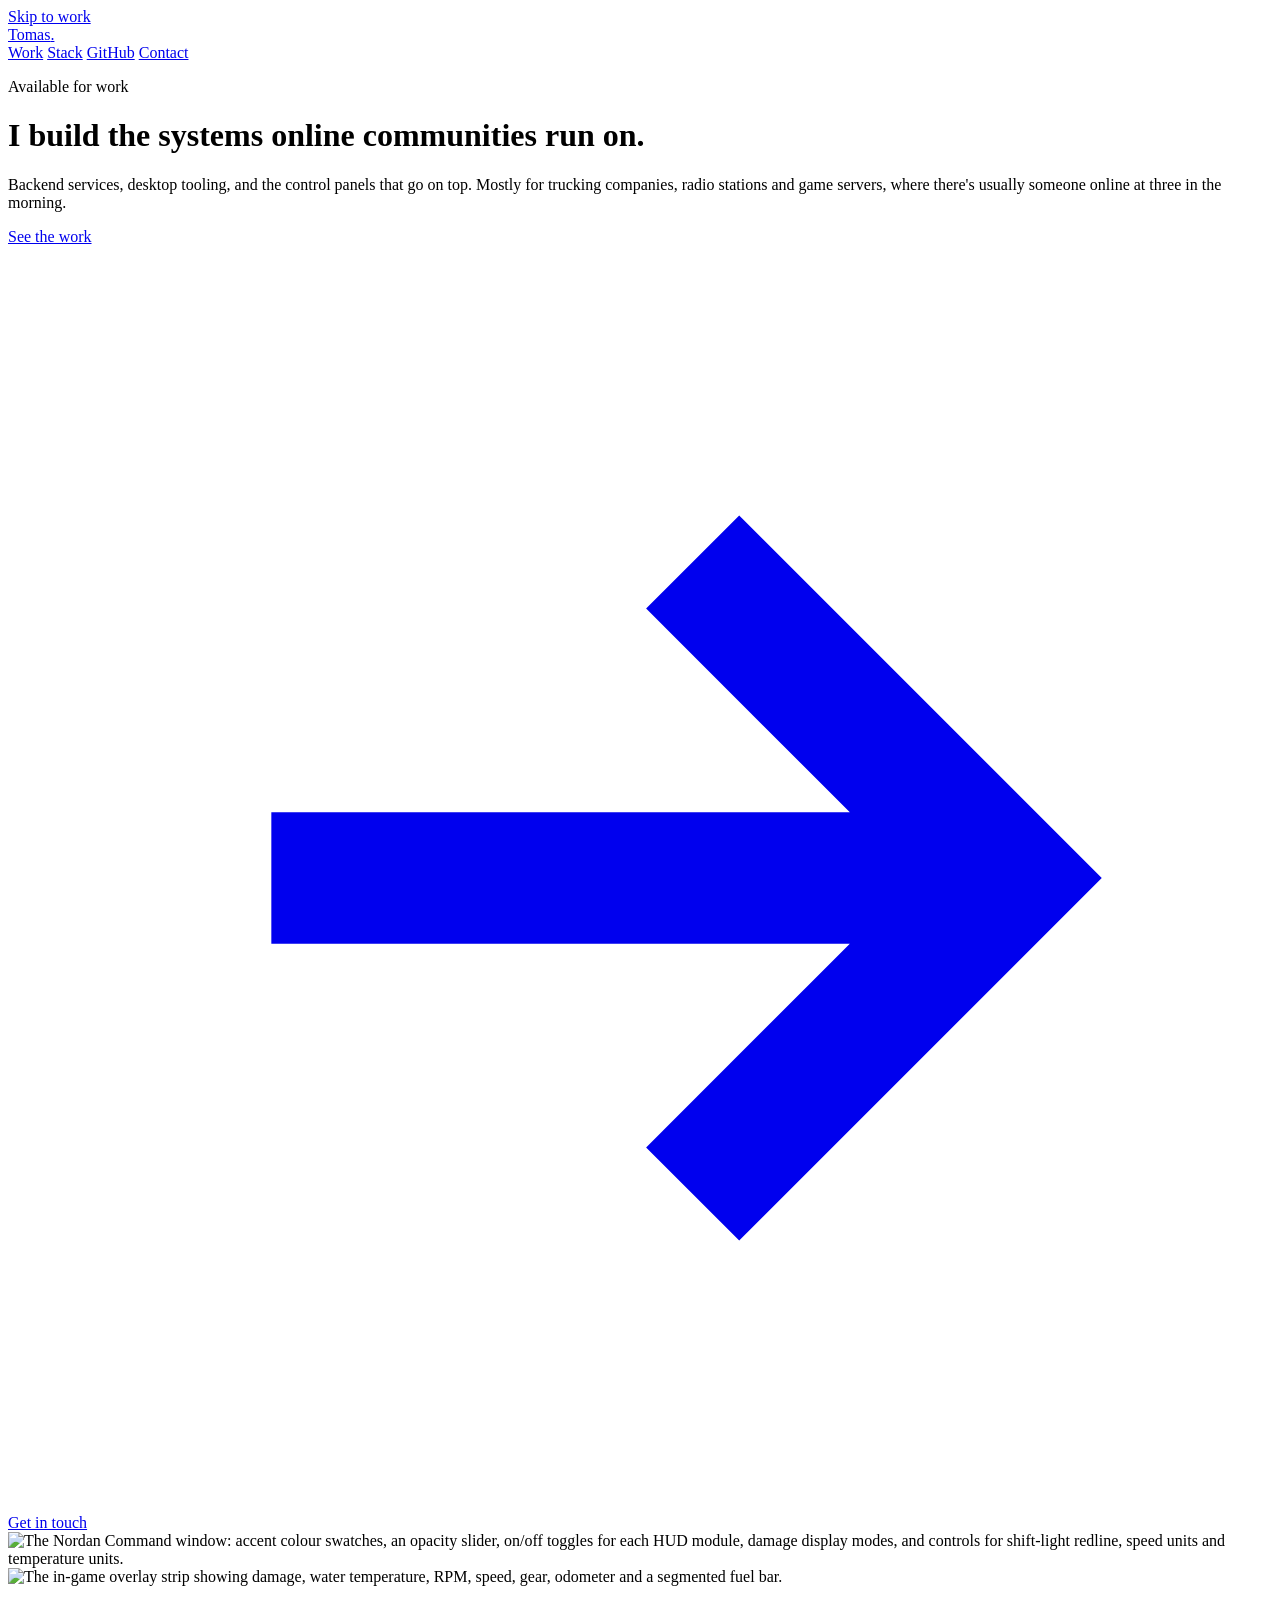
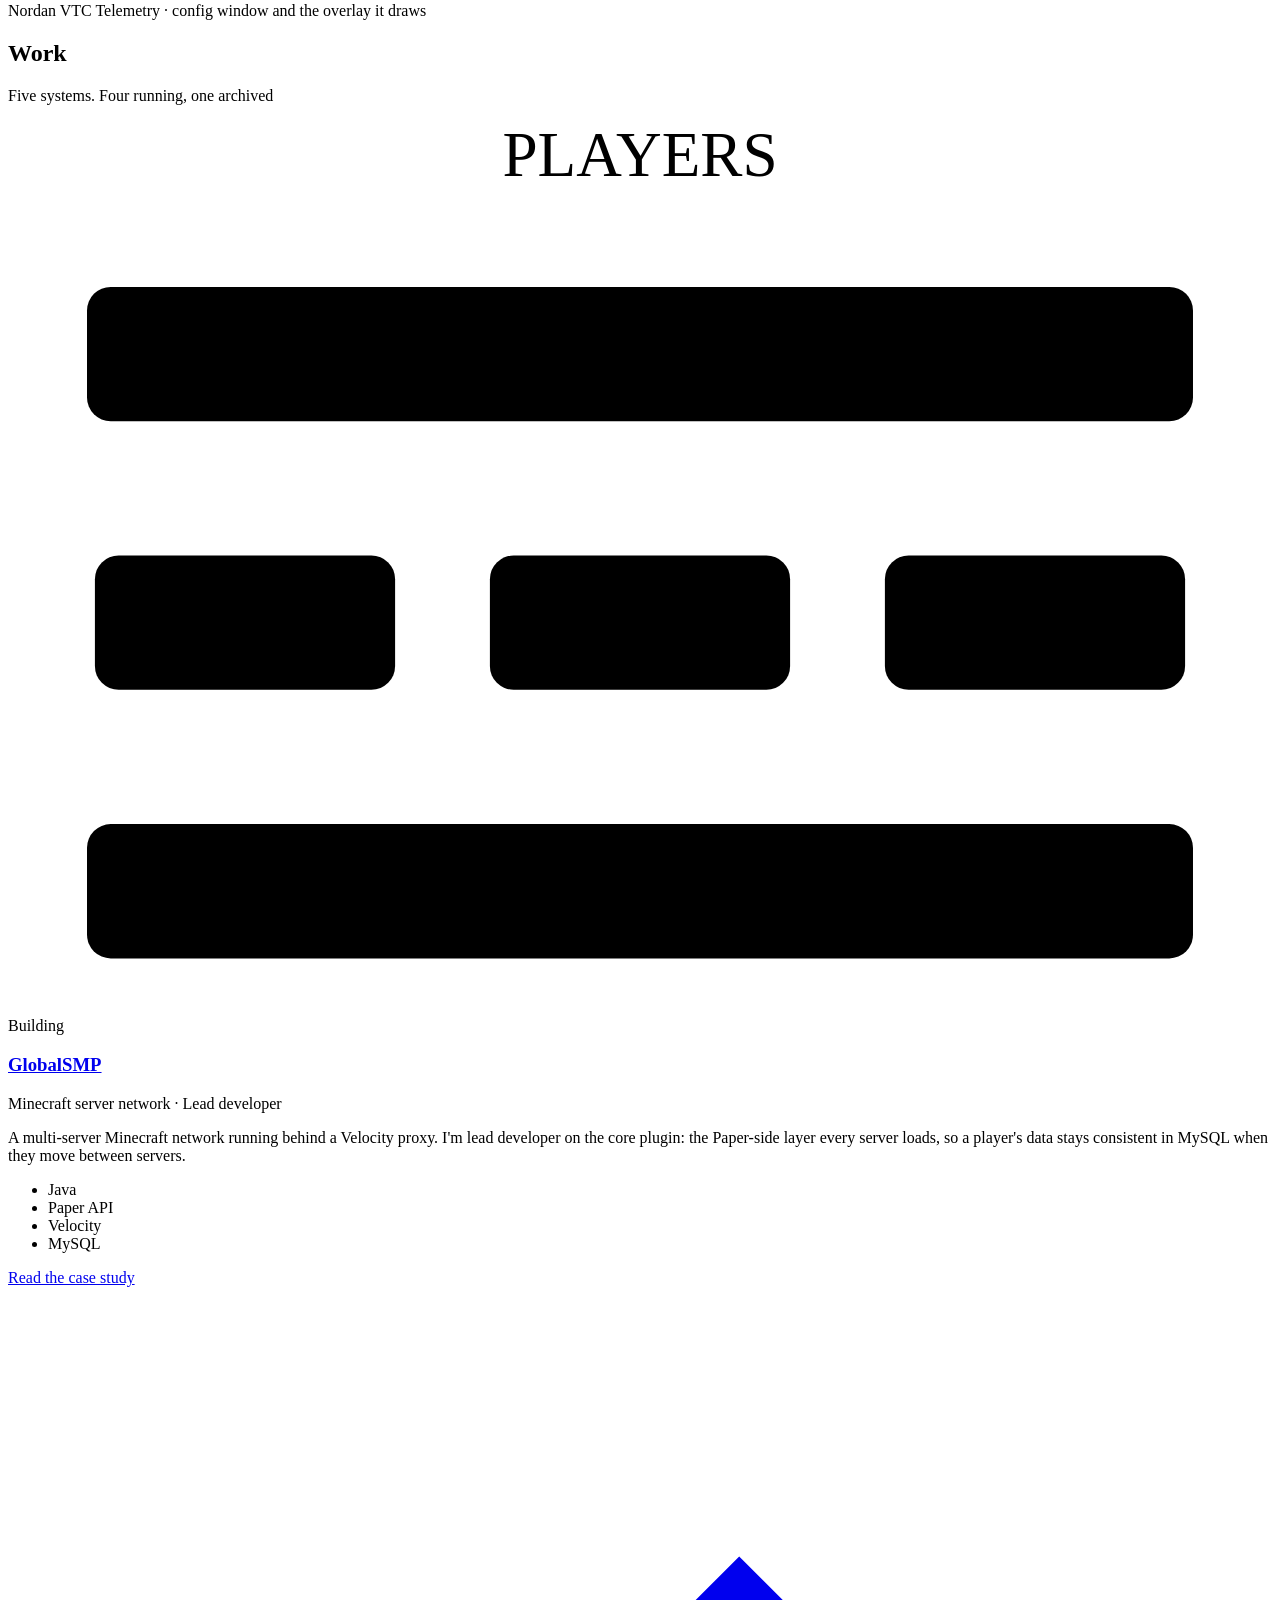
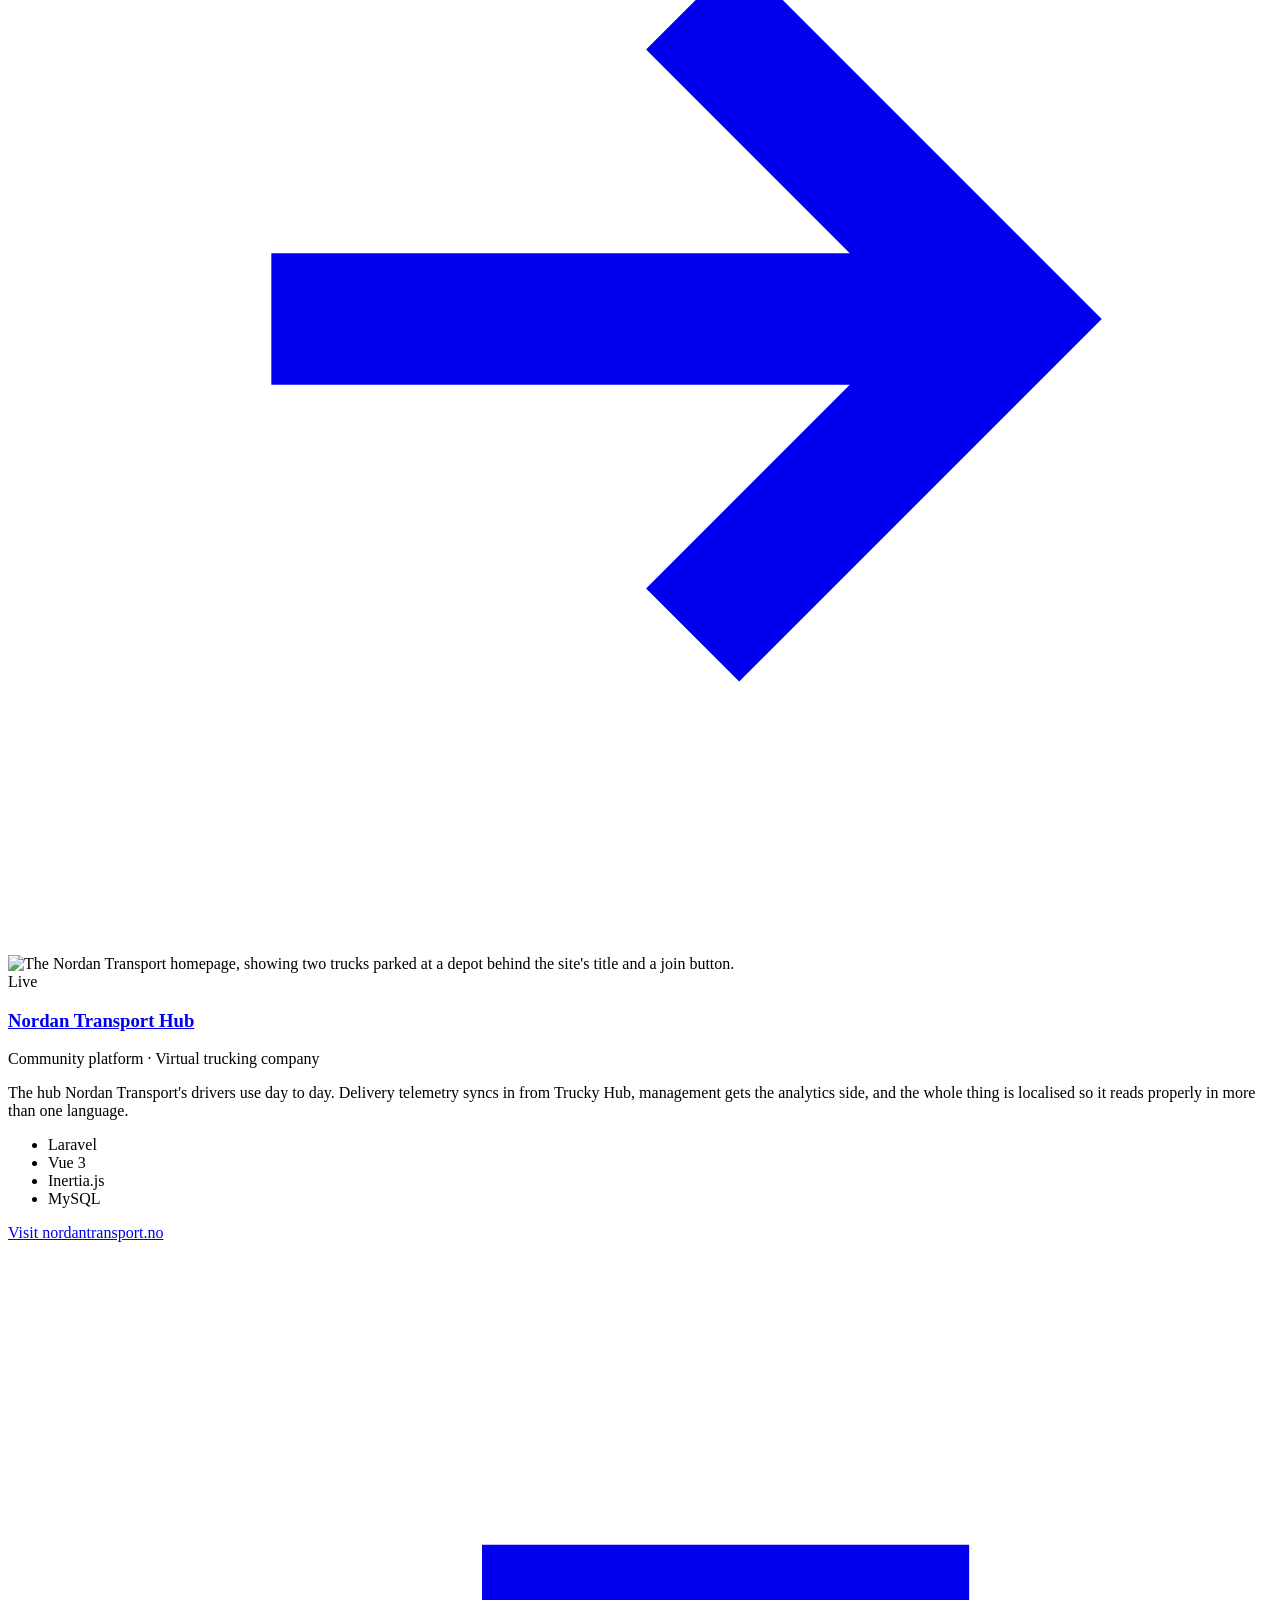
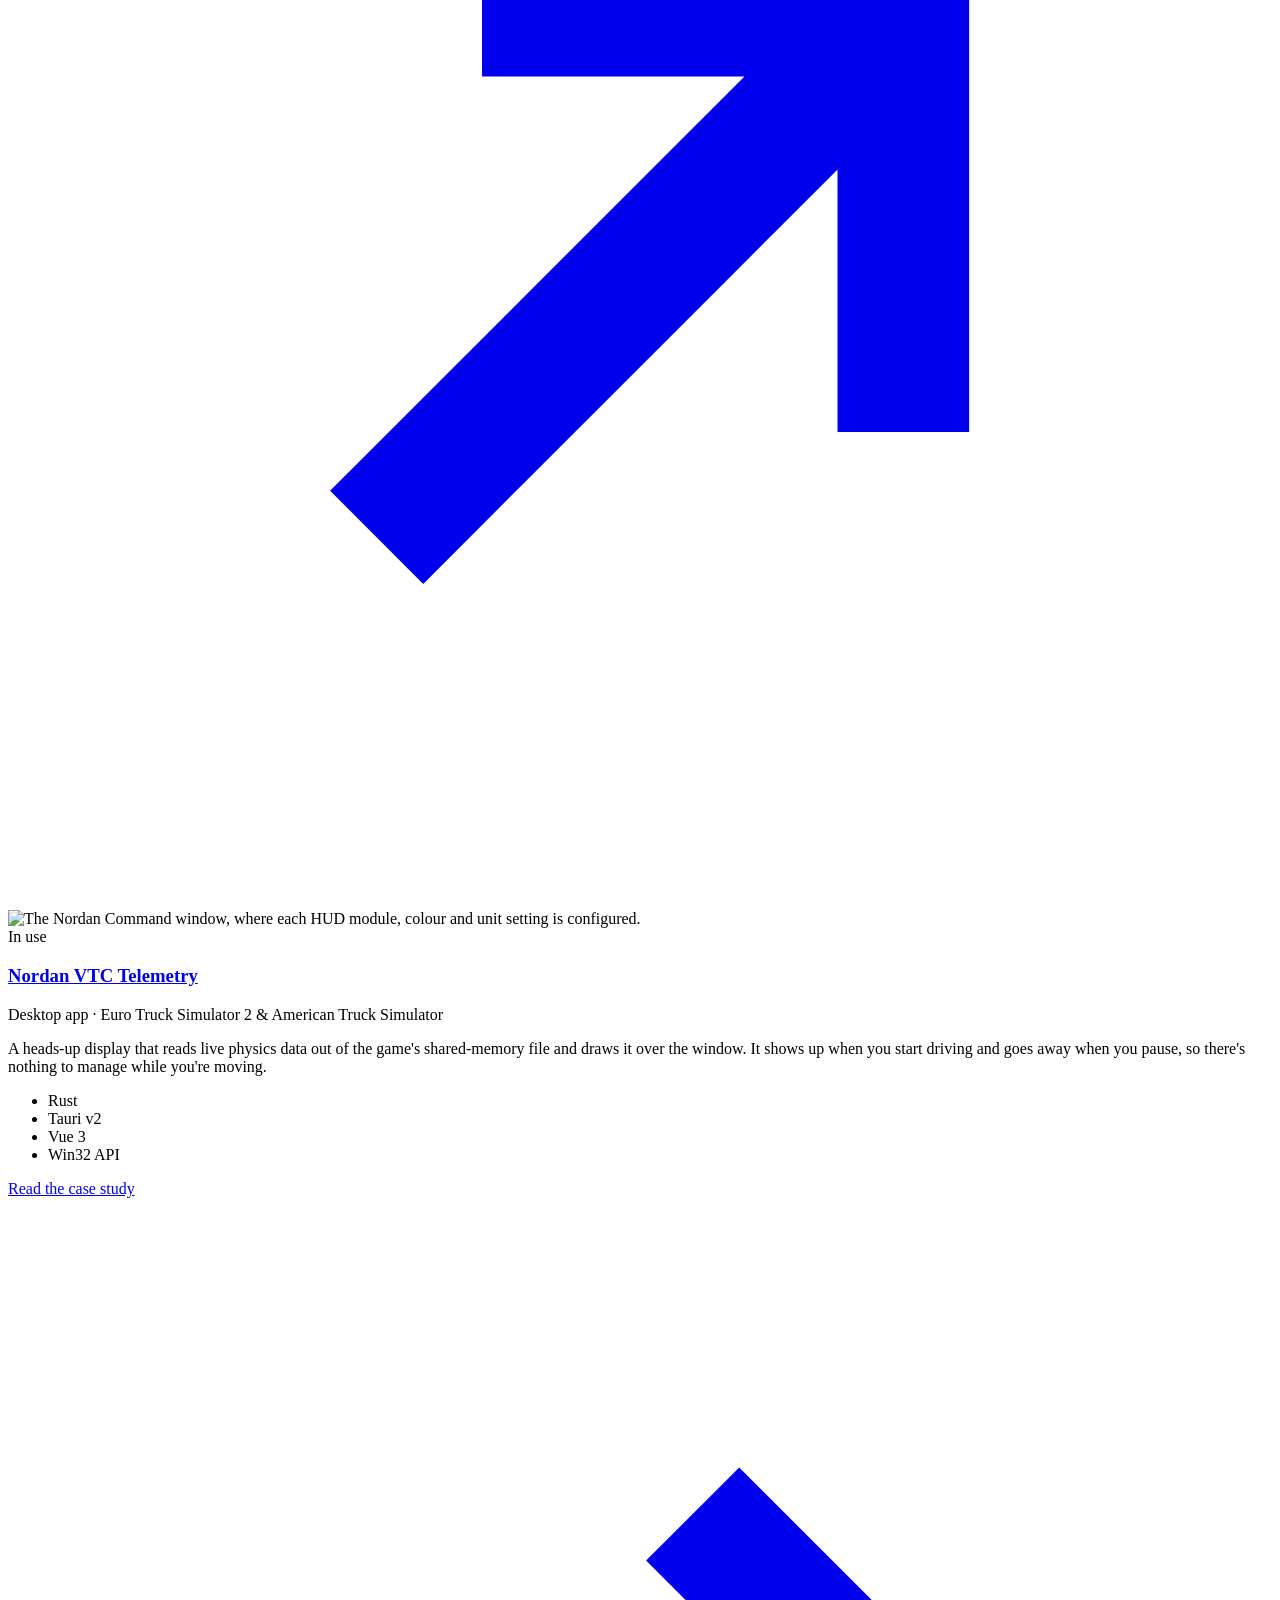
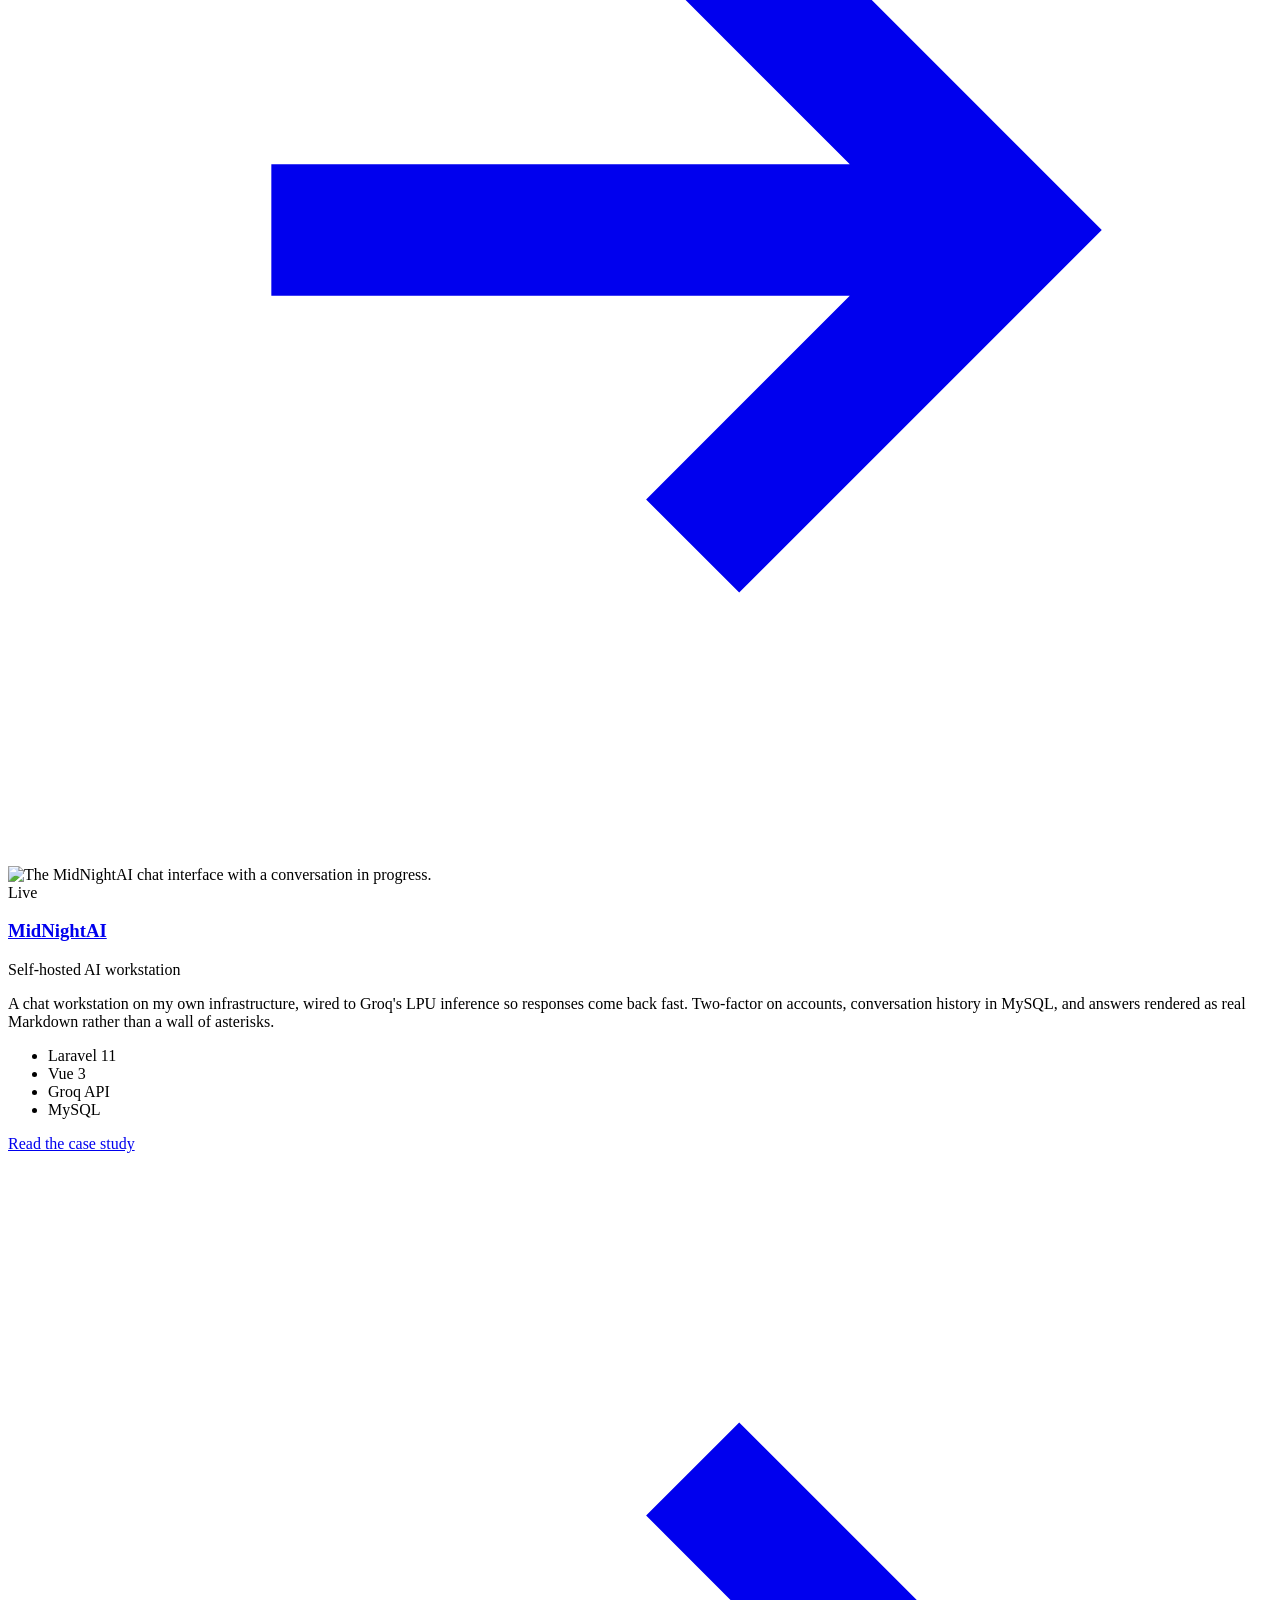
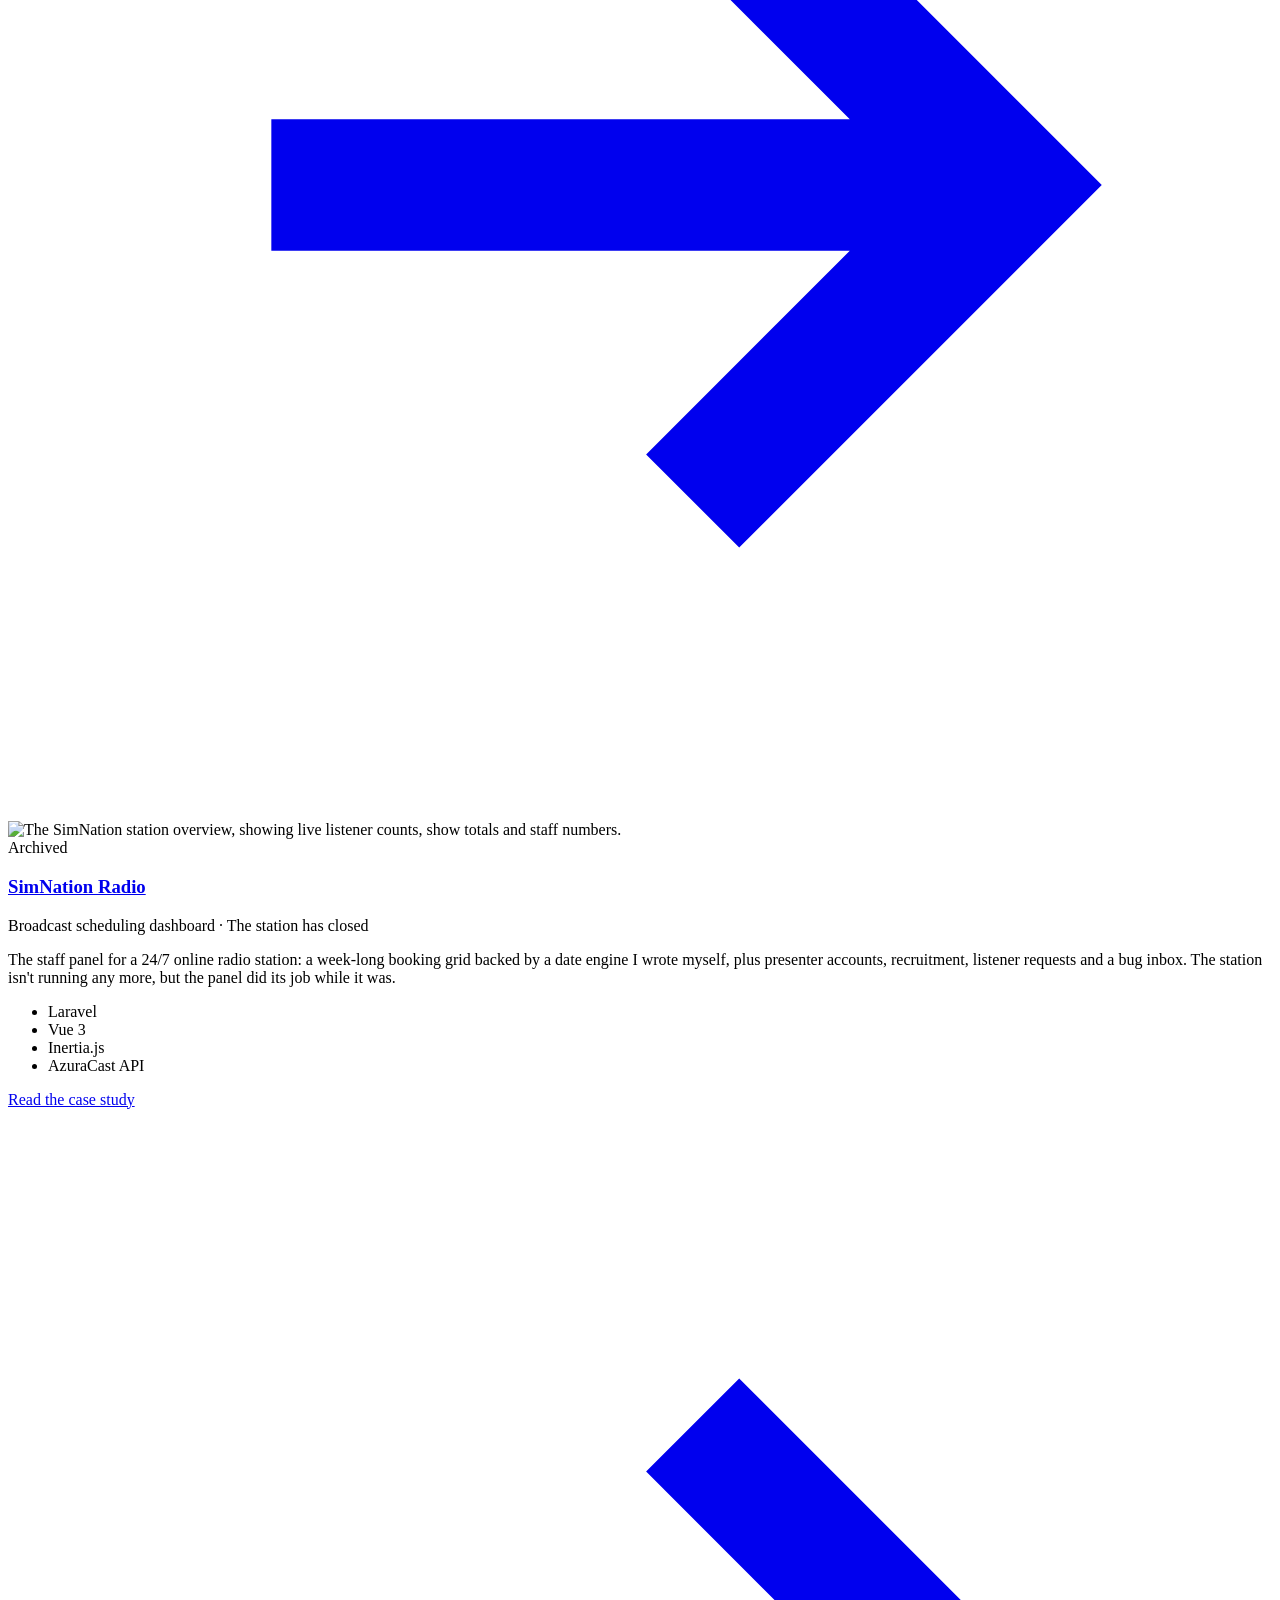
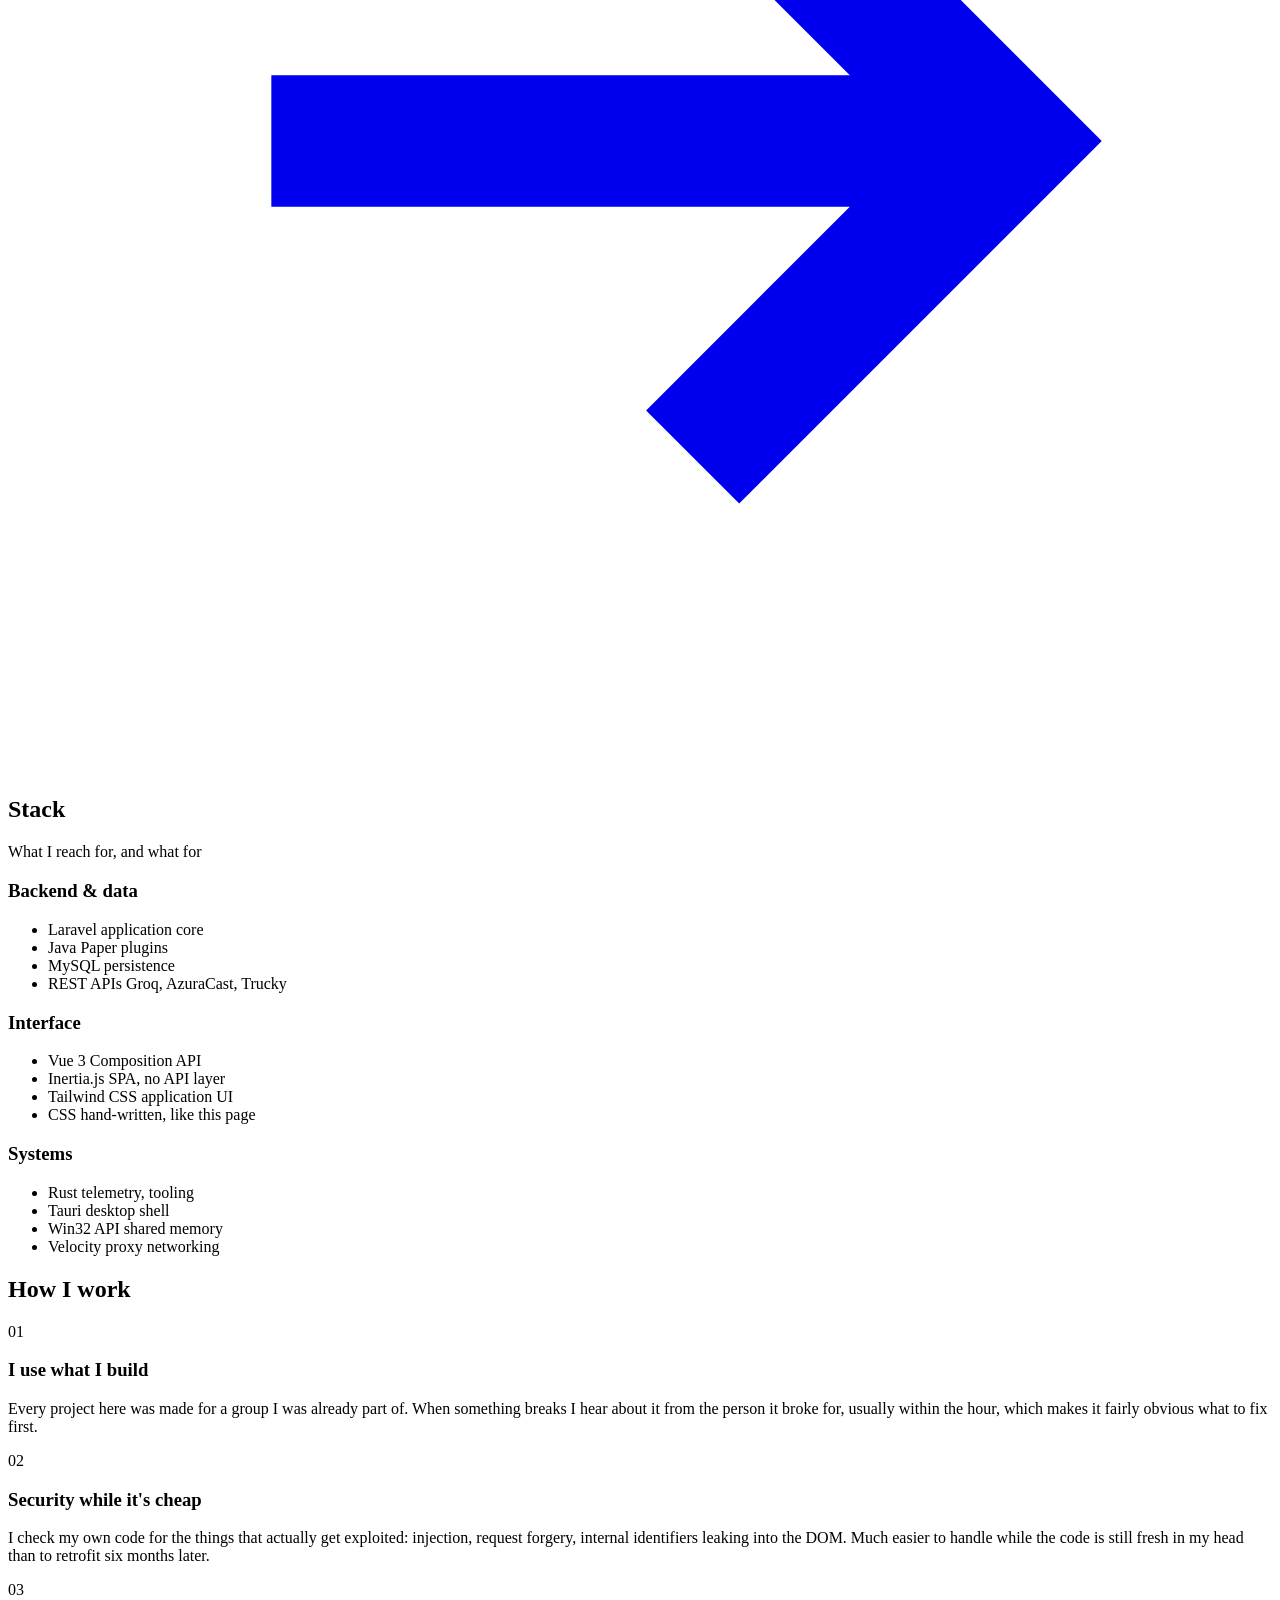
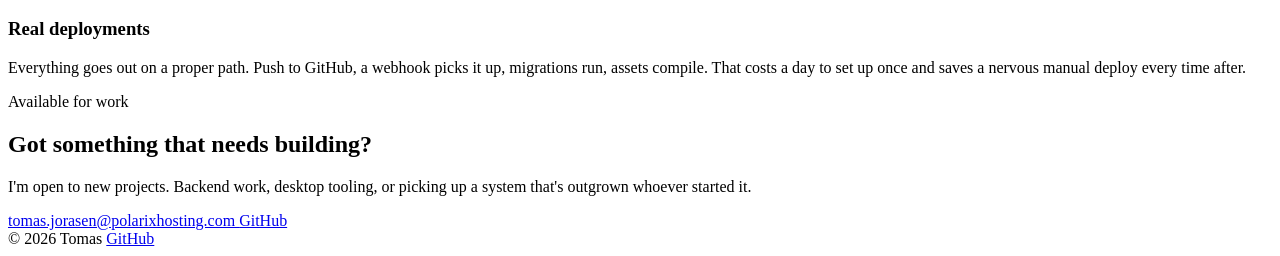
==== index.html @ 00ba9ccc "Update index.html" ====
<!DOCTYPE html>
<html lang="en">
<head>
<meta charset="UTF-8">
<meta name="viewport" content="width=device-width, initial-scale=1.0">
<script>document.documentElement.className+=' js';</script>

<title>Tomas — Systems &amp; Software Engineer</title>
<meta name="description" content="I build the systems online communities run on: backend services, desktop tooling, and the control panels that go on top.">
<link rel="canonical" href="https://miseltwister.github.io/">
<meta name="theme-color" content="#070809">
<link rel="icon" href="data:image/svg+xml,%3Csvg xmlns='http://www.w3.org/2000/svg' viewBox='0 0 32 32'%3E%3Crect width='32' height='32' rx='6' fill='%23070809'/%3E%3Crect x='11' y='11' width='10' height='10' rx='2' fill='%23ffb043'/%3E%3C/svg%3E">

<meta property="og:type" content="website">
<meta property="og:url" content="https://miseltwister.github.io/">
<meta property="og:title" content="Tomas — Systems &amp; Software Engineer">
<meta property="og:description" content="I build the systems online communities run on: backend services, desktop tooling, and the control panels that go on top.">
<meta property="og:image" content="https://miseltwister.github.io/images/og-preview.png">
<meta property="og:image:width" content="1200">
<meta property="og:image:height" content="630">
<meta name="twitter:card" content="summary_large_image">
<meta name="twitter:title" content="Tomas — Systems &amp; Software Engineer">
<meta name="twitter:description" content="I build the systems online communities run on: backend services, desktop tooling, and the control panels that go on top.">
<meta name="twitter:image" content="https://miseltwister.github.io/images/og-preview.png">

<link rel="preconnect" href="https://fonts.googleapis.com">
<link rel="preconnect" href="https://fonts.gstatic.com" crossorigin>
<link rel="stylesheet" href="https://fonts.googleapis.com/css2?family=Archivo:wdth,wght@100..125,400..800&family=IBM+Plex+Mono:wght@400;500&family=Instrument+Sans:wght@400;500;600&display=swap">
<link rel="stylesheet" href="styles.css">

<script type="application/ld+json">
{
  "@context": "https://schema.org",
  "@type": "Person",
  "name": "Tomas",
  "url": "https://miseltwister.github.io/",
  "jobTitle": "Systems & Software Engineer",
  "email": "mailto:tomas.jorasen@polarixhosting.com",
  "sameAs": ["https://github.com/ForgotToBuy"],
  "knowsAbout": ["Java", "Rust", "Laravel", "Vue.js", "Minecraft server development", "Application security"]
}
</script>
</head>
<body>

<a class="skip-link" href="#work">Skip to work</a>

<nav class="site-nav" aria-label="Main">
  <div class="wrap site-nav__inner">
    <a class="wordmark" href="/">Tomas<span>.</span></a>
    <div class="nav-links">
      <a href="#work">Work</a>
      <a href="#stack">Stack</a>
      <a href="https://github.com/MiselTwister" target="_blank" rel="noopener noreferrer">GitHub</a>
      <a class="btn btn--ghost" href="mailto:tomas.jorasen@polarixhosting.com">Contact</a>
    </div>
  </div>
</nav>

<header class="hero">
  <div class="glow hero__glow-a"></div>
  <div class="glow hero__glow-b"></div>
  <div class="wrap">
    <div class="hero__intro">
      <p class="eyebrow hero__eyebrow"><span class="status">Available for work</span></p>
      <h1>I build the systems online communities run on.</h1>
      <p class="hero__lede">
        Backend services, desktop tooling, and the control panels that go on top.
        Mostly for trucking companies, radio stations and game servers, where
        there's usually someone online at three in the morning.
      </p>
      <div class="hero__actions">
        <a class="btn btn--primary" href="#work">
          See the work
          <svg viewBox="0 0 24 24" fill="none" stroke="currentColor" stroke-width="2.5" aria-hidden="true"><path d="M5 12h14M13 6l6 6-6 6"/></svg>
        </a>
        <a class="btn btn--ghost" href="mailto:tomas.jorasen@polarixhosting.com">Get in touch</a>
      </div>
    </div>

    <div class="hero__showcase">
      <div class="hero__stack">
      <div class="hero__frame">
        <img src="images/commandcenter.png" width="1646" height="980" fetchpriority="high" decoding="async" alt="The Nordan Command window: accent colour swatches, an opacity slider, on/off toggles for each HUD module, damage display modes, and controls for shift-light redline, speed units and temperature units.">
      </div>
      <div class="hero__chip">
        <img src="images/overlay.png" width="1397" height="96" decoding="async" alt="The in-game overlay strip showing damage, water temperature, RPM, speed, gear, odometer and a segmented fuel bar.">
      </div>
      </div>
      <p class="hero__visual-caption">Nordan VTC Telemetry &middot; config window and the overlay it draws</p>
    </div>
  </div>
</header>

<main id="work">

  <section class="wrap section">
    <div class="section__head">
      <div class="section__title"><h2>Work</h2></div>
      <p class="eyebrow">Five systems. Four running, one archived</p>
    </div>

    <div class="projects">

      <article class="project" data-reveal>
        <div class="project__media project__media--diagram">
          <svg class="topology" viewBox="0 0 320 226" role="img" aria-label="Diagram: players connect through a Velocity proxy to three Paper servers, which share one MySQL database.">
            <text class="label label--dim" x="160" y="14" text-anchor="middle">PLAYERS</text>
            <path class="wire" d="M160 22 V40"/>
            <rect class="node node--live" x="20" y="42" width="280" height="34" rx="6"/>
            <text class="label label--amber" x="160" y="64" text-anchor="middle">VELOCITY PROXY</text>
            <path class="wire" d="M160 76 V92 M60 92 H260 M60 92 V108 M160 92 V108 M260 92 V108"/>
            <rect class="node" x="22" y="110" width="76" height="34" rx="6"/>
            <rect class="node" x="122" y="110" width="76" height="34" rx="6"/>
            <rect class="node" x="222" y="110" width="76" height="34" rx="6"/>
            <text class="label" x="60" y="132" text-anchor="middle">PAPER</text>
            <text class="label" x="160" y="132" text-anchor="middle">PAPER</text>
            <text class="label" x="260" y="132" text-anchor="middle">PAPER</text>
            <path class="wire" d="M60 144 V160 M160 144 V160 M260 144 V160 M60 160 H260 M160 160 V176"/>
            <rect class="node" x="20" y="178" width="280" height="34" rx="6"/>
            <text class="label label--dim" x="160" y="200" text-anchor="middle">MYSQL</text>
          </svg>
        </div>
        <div class="project__body">
          <div class="project__head">
          <span class="status">Building</span>
          <h3 class="project__title"><a href="globalsmp.html">GlobalSMP</a></h3>
          <p class="project__kicker">Minecraft server network &middot; Lead developer</p>
          </div>
          <div class="project__detail">
            <p class="project__text">
            A multi-server Minecraft network running behind a Velocity proxy. I'm
            lead developer on the core plugin: the Paper-side layer every server
            loads, so a player's data stays consistent in MySQL when they move
            between servers.
          </p>
          <ul class="tags">
            <li>Java</li><li>Paper API</li><li>Velocity</li><li>MySQL</li>
          </ul>
          <div class="project__actions">
            <a class="btn btn--ghost" href="globalsmp.html">
              Read the case study
              <svg viewBox="0 0 24 24" fill="none" stroke="currentColor" stroke-width="2.5" aria-hidden="true"><path d="M5 12h14M13 6l6 6-6 6"/></svg>
            </a>
          </div>
          </div>
        </div>
      </article>

      <article class="project" data-reveal>
        <div class="project__media">
          <img src="images/nordantransport.jpg" width="1600" height="636" loading="lazy" decoding="async" alt="The Nordan Transport homepage, showing two trucks parked at a depot behind the site's title and a join button.">
        </div>
        <div class="project__body">
          <div class="project__head">
          <span class="status">Live</span>
          <h3 class="project__title">
            <a href="https://nordantransport.no/" target="_blank" rel="noopener noreferrer">Nordan Transport Hub</a>
          </h3>
          <p class="project__kicker">Community platform &middot; Virtual trucking company</p>
          </div>
          <div class="project__detail">
            <p class="project__text">
            The hub Nordan Transport's drivers use day to day. Delivery telemetry
            syncs in from Trucky Hub, management gets the analytics side, and the
            whole thing is localised so it reads properly in more than one
            language.
          </p>
          <ul class="tags">
            <li>Laravel</li><li>Vue 3</li><li>Inertia.js</li><li>MySQL</li>
          </ul>
          <div class="project__actions">
            <a class="btn btn--ghost" href="https://nordantransport.no/" target="_blank" rel="noopener noreferrer">
              Visit nordantransport.no
              <svg viewBox="0 0 24 24" fill="none" stroke="currentColor" stroke-width="2.5" aria-hidden="true"><path d="M7 17 17 7M9 7h8v8"/></svg>
            </a>
          </div>
          </div>
        </div>
      </article>

      <article class="project" data-reveal>
        <div class="project__media">
          <img src="images/commandcenter.png" width="1646" height="980" loading="lazy" decoding="async" alt="The Nordan Command window, where each HUD module, colour and unit setting is configured.">
        </div>
        <div class="project__body">
          <div class="project__head">
          <span class="status">In use</span>
          <h3 class="project__title"><a href="nordanoverlay.html">Nordan VTC Telemetry</a></h3>
          <p class="project__kicker">Desktop app &middot; Euro Truck Simulator 2 &amp; American Truck Simulator</p>
          </div>
          <div class="project__detail">
            <p class="project__text">
            A heads-up display that reads live physics data out of the game's
            shared-memory file and draws it over the window. It shows up when you
            start driving and goes away when you pause, so there's nothing to
            manage while you're moving.
          </p>
          <ul class="tags">
            <li>Rust</li><li>Tauri v2</li><li>Vue 3</li><li>Win32 API</li>
          </ul>
          <div class="project__actions">
            <a class="btn btn--ghost" href="nordanoverlay.html">
              Read the case study
              <svg viewBox="0 0 24 24" fill="none" stroke="currentColor" stroke-width="2.5" aria-hidden="true"><path d="M5 12h14M13 6l6 6-6 6"/></svg>
            </a>
          </div>
          </div>
        </div>
      </article>

      <article class="project" data-reveal>
        <div class="project__media">
          <img src="images/Midnight-ai.png" width="1883" height="856" loading="lazy" decoding="async" alt="The MidNightAI chat interface with a conversation in progress.">
        </div>
        <div class="project__body">
          <div class="project__head">
          <span class="status">Live</span>
          <h3 class="project__title"><a href="midnight.html">MidNightAI</a></h3>
          <p class="project__kicker">Self-hosted AI workstation</p>
          </div>
          <div class="project__detail">
            <p class="project__text">
            A chat workstation on my own infrastructure, wired to Groq's LPU
            inference so responses come back fast. Two-factor on accounts,
            conversation history in MySQL, and answers rendered as real Markdown
            rather than a wall of asterisks.
          </p>
          <ul class="tags">
            <li>Laravel 11</li><li>Vue 3</li><li>Groq API</li><li>MySQL</li>
          </ul>
          <div class="project__actions">
            <a class="btn btn--ghost" href="midnight.html">
              Read the case study
              <svg viewBox="0 0 24 24" fill="none" stroke="currentColor" stroke-width="2.5" aria-hidden="true"><path d="M5 12h14M13 6l6 6-6 6"/></svg>
            </a>
          </div>
          </div>
        </div>
      </article>

      <article class="project project--off" data-reveal>
        <div class="project__media">
          <img src="images/staffdashboard.png" width="1810" height="894" loading="lazy" decoding="async" alt="The SimNation station overview, showing live listener counts, show totals and staff numbers.">
        </div>
        <div class="project__body">
          <div class="project__head">
          <span class="status status--off">Archived</span>
          <h3 class="project__title"><a href="simnation.html">SimNation Radio</a></h3>
          <p class="project__kicker">Broadcast scheduling dashboard &middot; The station has closed</p>
          </div>
          <div class="project__detail">
            <p class="project__text">
            The staff panel for a 24/7 online radio station: a week-long booking
            grid backed by a date engine I wrote myself, plus presenter accounts,
            recruitment, listener requests and a bug inbox. The station isn't
            running any more, but the panel did its job while it was.
          </p>
          <ul class="tags">
            <li>Laravel</li><li>Vue 3</li><li>Inertia.js</li><li>AzuraCast API</li>
          </ul>
          <div class="project__actions">
            <a class="btn btn--ghost" href="simnation.html">
              Read the case study
              <svg viewBox="0 0 24 24" fill="none" stroke="currentColor" stroke-width="2.5" aria-hidden="true"><path d="M5 12h14M13 6l6 6-6 6"/></svg>
            </a>
          </div>
          </div>
        </div>
      </article>

    </div>
  </section>

  <section class="wrap section" id="stack">
    <div class="section__head">
      <div class="section__title"><h2>Stack</h2></div>
      <p class="eyebrow">What I reach for, and what for</p>
    </div>

    <div class="stack">
      <div class="stack__group" data-reveal>
        <h3>Backend &amp; data</h3>
        <ul>
          <li>Laravel <span>application core</span></li>
          <li>Java <span>Paper plugins</span></li>
          <li>MySQL <span>persistence</span></li>
          <li>REST APIs <span>Groq, AzuraCast, Trucky</span></li>
        </ul>
      </div>
      <div class="stack__group" data-reveal>
        <h3>Interface</h3>
        <ul>
          <li>Vue 3 <span>Composition API</span></li>
          <li>Inertia.js <span>SPA, no API layer</span></li>
          <li>Tailwind CSS <span>application UI</span></li>
          <li>CSS <span>hand-written, like this page</span></li>
        </ul>
      </div>
      <div class="stack__group" data-reveal>
        <h3>Systems</h3>
        <ul>
          <li>Rust <span>telemetry, tooling</span></li>
          <li>Tauri <span>desktop shell</span></li>
          <li>Win32 API <span>shared memory</span></li>
          <li>Velocity <span>proxy networking</span></li>
        </ul>
      </div>
    </div>
  </section>

  <section class="wrap section">
    <div class="section__head">
      <div class="section__title"><h2>How I work</h2></div>
    </div>
    <div class="cards cards--3">
      <div class="card" data-reveal>
        <span class="card__no">01</span>
        <h3>I use what I build</h3>
        <p>
          Every project here was made for a group I was already part of. When
          something breaks I hear about it from the person it broke for, usually
          within the hour, which makes it fairly obvious what to fix first.
        </p>
      </div>
      <div class="card" data-reveal>
        <span class="card__no">02</span>
        <h3>Security while it's cheap</h3>
        <p>
          I check my own code for the things that actually get exploited:
          injection, request forgery, internal identifiers leaking into the DOM.
          Much easier to handle while the code is still fresh in my head than to
          retrofit six months later.
        </p>
      </div>
      <div class="card" data-reveal>
        <span class="card__no">03</span>
        <h3>Real deployments</h3>
        <p>
          Everything goes out on a proper path. Push to GitHub, a webhook picks
          it up, migrations run, assets compile. That costs a day to set up once
          and saves a nervous manual deploy every time after.
        </p>
      </div>
    </div>
  </section>

  <section class="wrap">
    <div class="contact" data-reveal>
      <p class="eyebrow"><span class="status">Available for work</span></p>
      <h2>Got something that needs building?</h2>
      <p class="prose">
        I'm open to new projects. Backend work, desktop tooling, or picking up a
        system that's outgrown whoever started it.
      </p>
      <div class="contact__actions">
        <a class="btn btn--primary" href="mailto:tomas.jorasen@polarixhosting.com">
          tomas.jorasen@polarixhosting.com
        </a>
        <a class="btn btn--ghost" href="https://github.com/MiselTwister" target="_blank" rel="noopener noreferrer">GitHub</a>
      </div>
    </div>
  </section>

</main>

<footer class="site-footer">
  <div class="wrap site-footer__inner">
    <span>&copy; 2026 Tomas</span>
    <a href="https://github.com/MiselTwister" target="_blank" rel="noopener noreferrer">GitHub</a>
  </div>
</footer>

<aside class="hud" id="siteHud" hidden>
  <div class="hud__player" id="hudPlayer" data-hud="player" hidden></div>
  <div class="hud__inner">
    <span class="hud__brand"><span class="hud__lamp"></span><span>Site telemetry</span></span>
    <button class="hud__now" data-hud="now" type="button" aria-expanded="false" aria-controls="hudPlayer" hidden>
      <svg class="hud__note" viewBox="0 0 24 24" fill="currentColor" aria-hidden="true"><path d="M21 3v12.5a3.5 3.5 0 1 1-2-3.16V6.6L10 8.4v9.1a3.5 3.5 0 1 1-2-3.16V5.6L21 3z"/></svg>
      <span class="hud__track">
        <span class="hud__title" data-hud="now-title"></span>
        <span class="hud__by" data-hud="now-artist"></span>
      </span>
      <svg class="hud__chevron" viewBox="0 0 24 24" fill="none" stroke="currentColor" stroke-width="2.5" aria-hidden="true"><path d="M18 15l-6-6-6 6"/></svg>
    </button>
    <div class="hud__bar" data-hud="bar" aria-hidden="true"></div>
    <div class="hud__readouts" aria-hidden="true">
      <div class="hud__cell hud__cell--primary"><span class="hud__val" data-hud="scroll">0</span><span class="hud__unit">% depth</span></div>
      <div class="hud__cell"><span class="hud__key">FPS</span><span class="hud__val" data-hud="fps">--</span></div>
      <div class="hud__cell hud__cell--session"><span class="hud__key">SES</span><span class="hud__val" data-hud="session">0:00</span></div>
      <div class="hud__cell hud__cell--viewport"><span class="hud__key">VIEW</span><span class="hud__val" data-hud="viewport">--</span></div>
    </div>
    <button class="hud__close" type="button" data-hud-close aria-label="Hide the telemetry readout">&times;</button>
  </div>
</aside>

<script src="motion.js" defer onerror="document.documentElement.classList.remove('js')"></script>

</body>
</html>
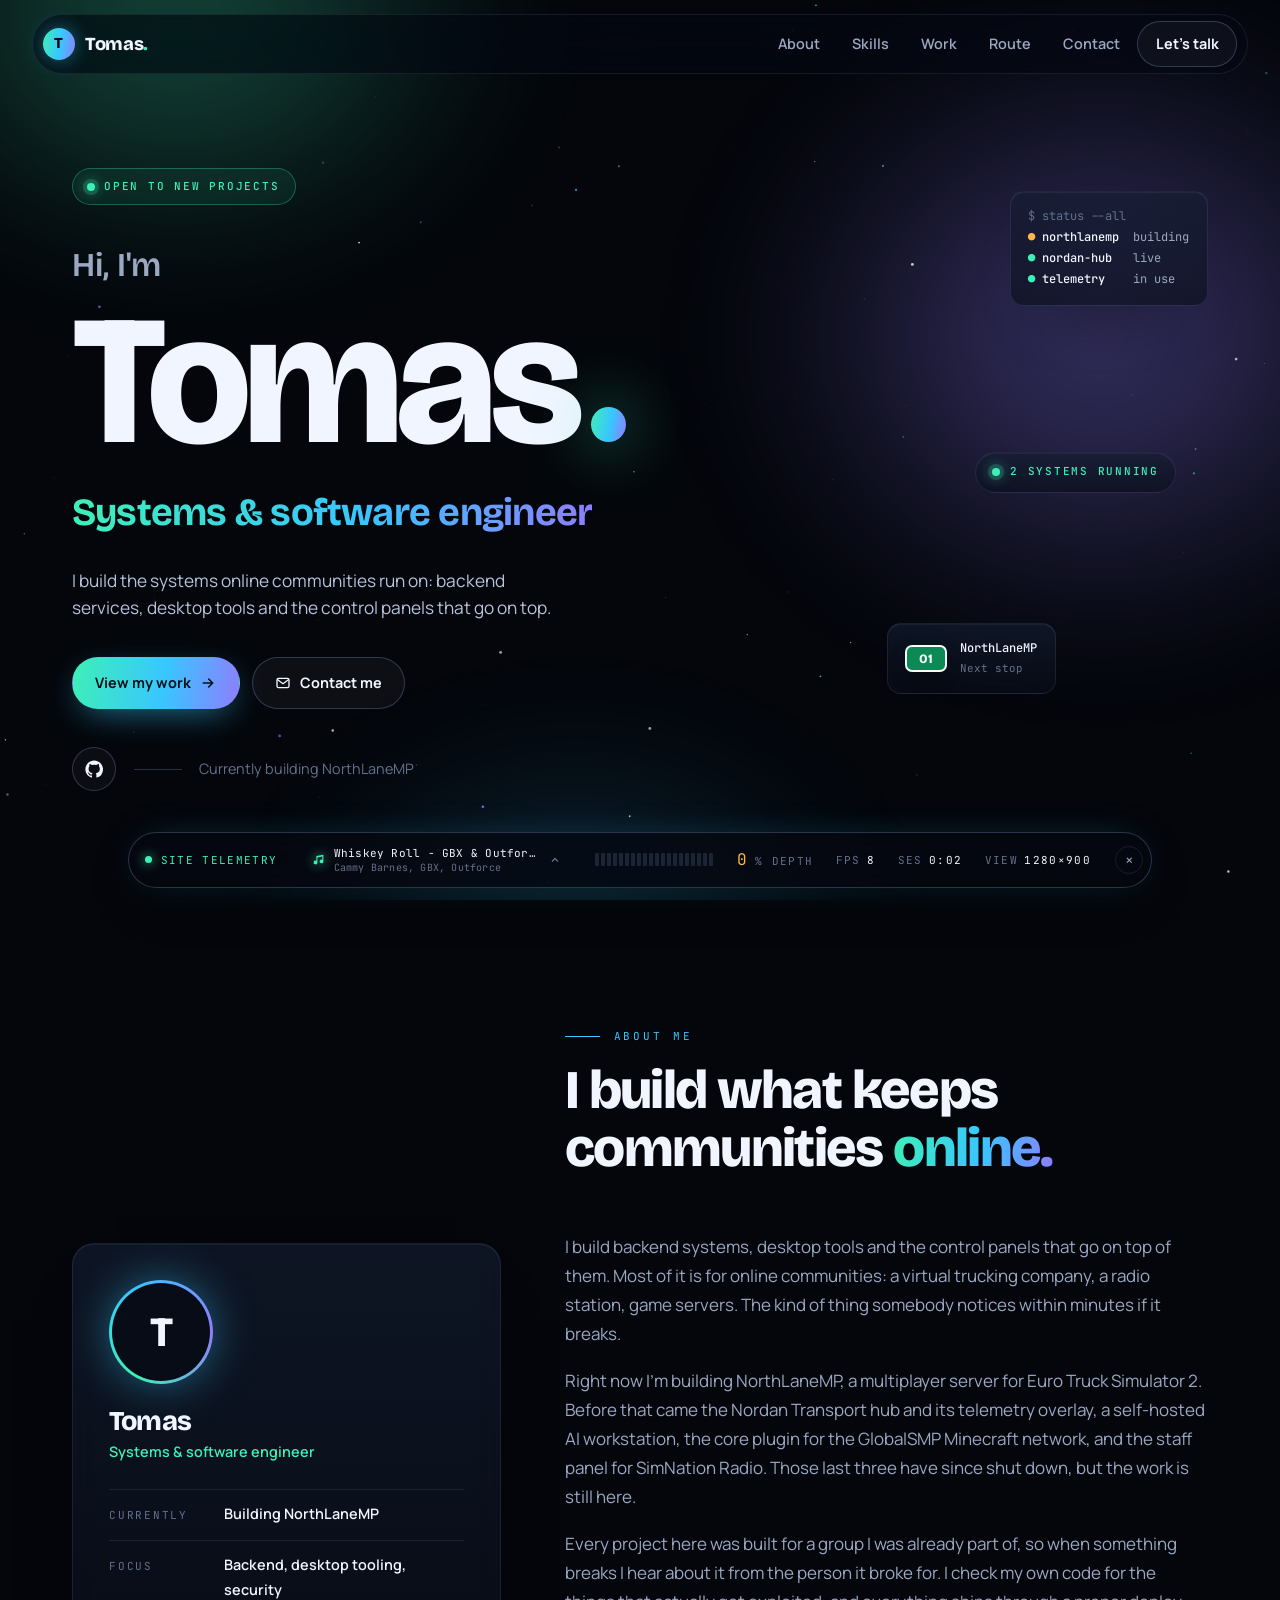
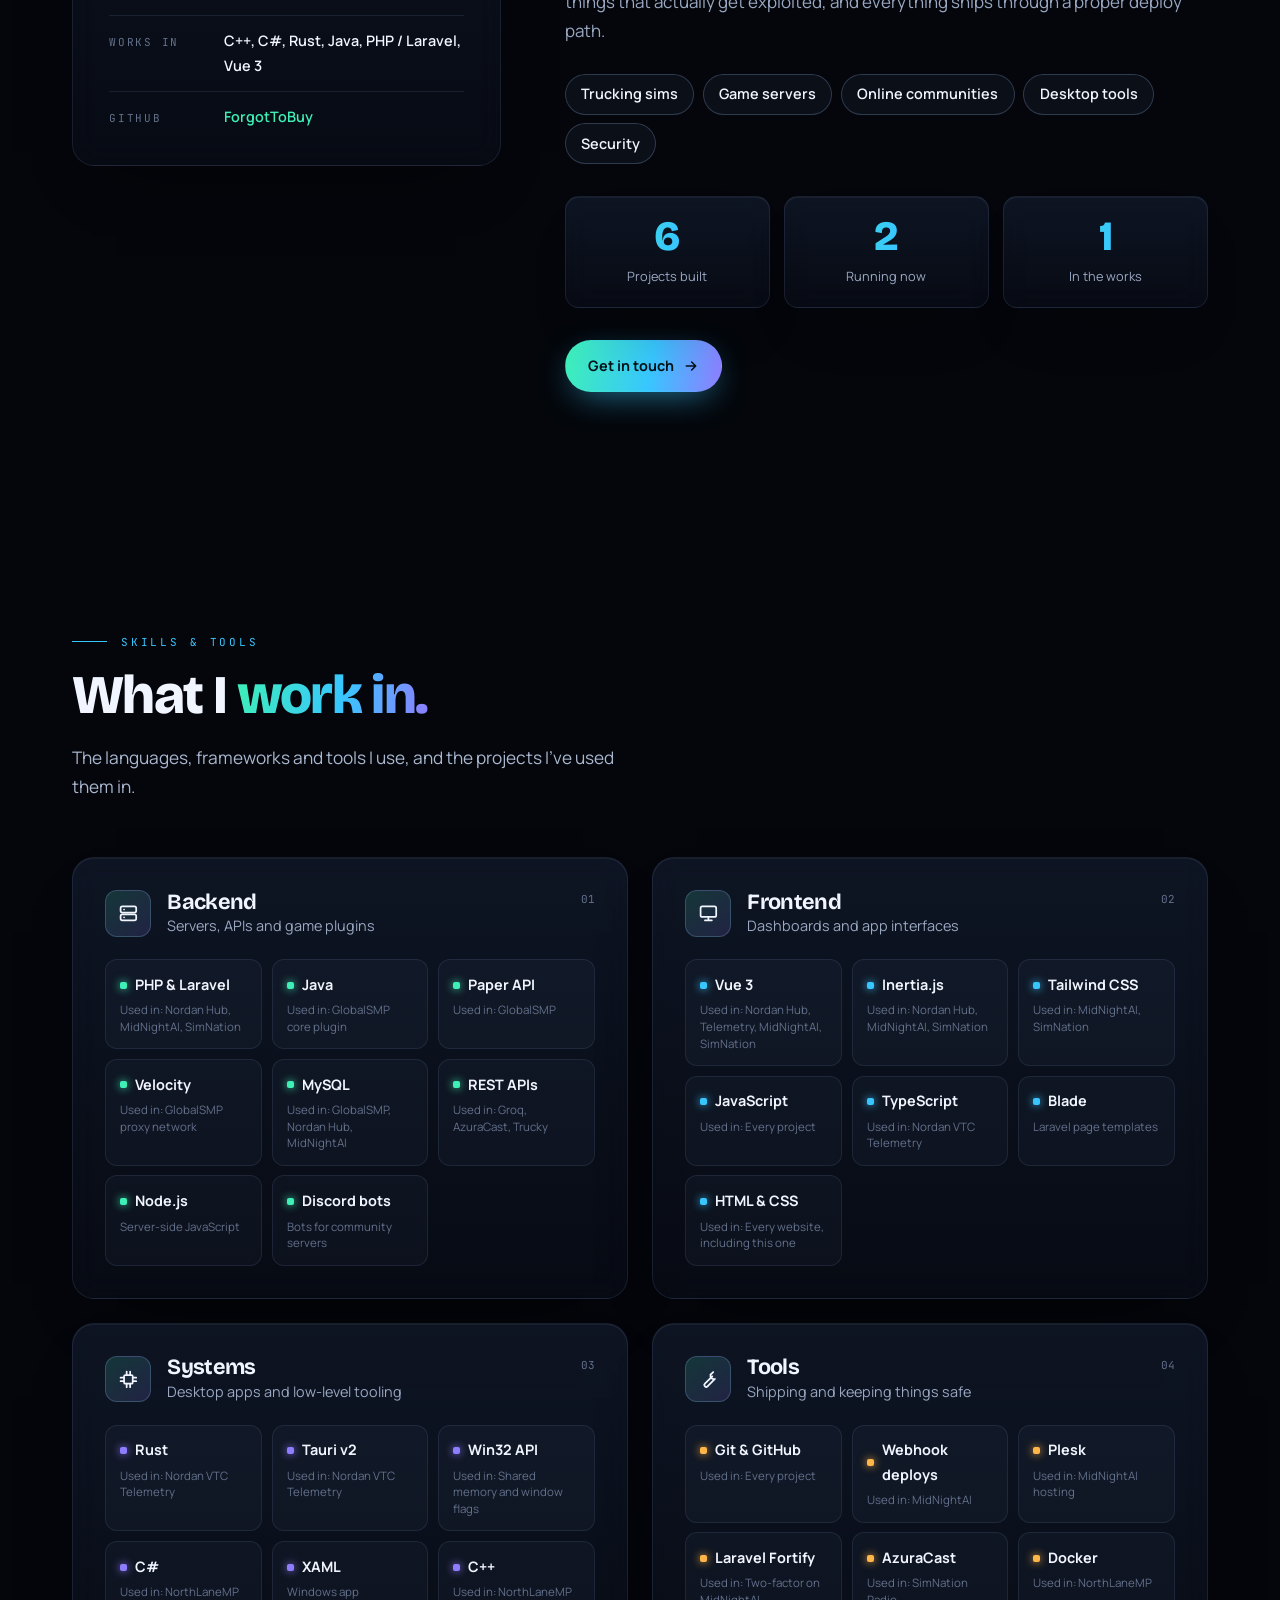
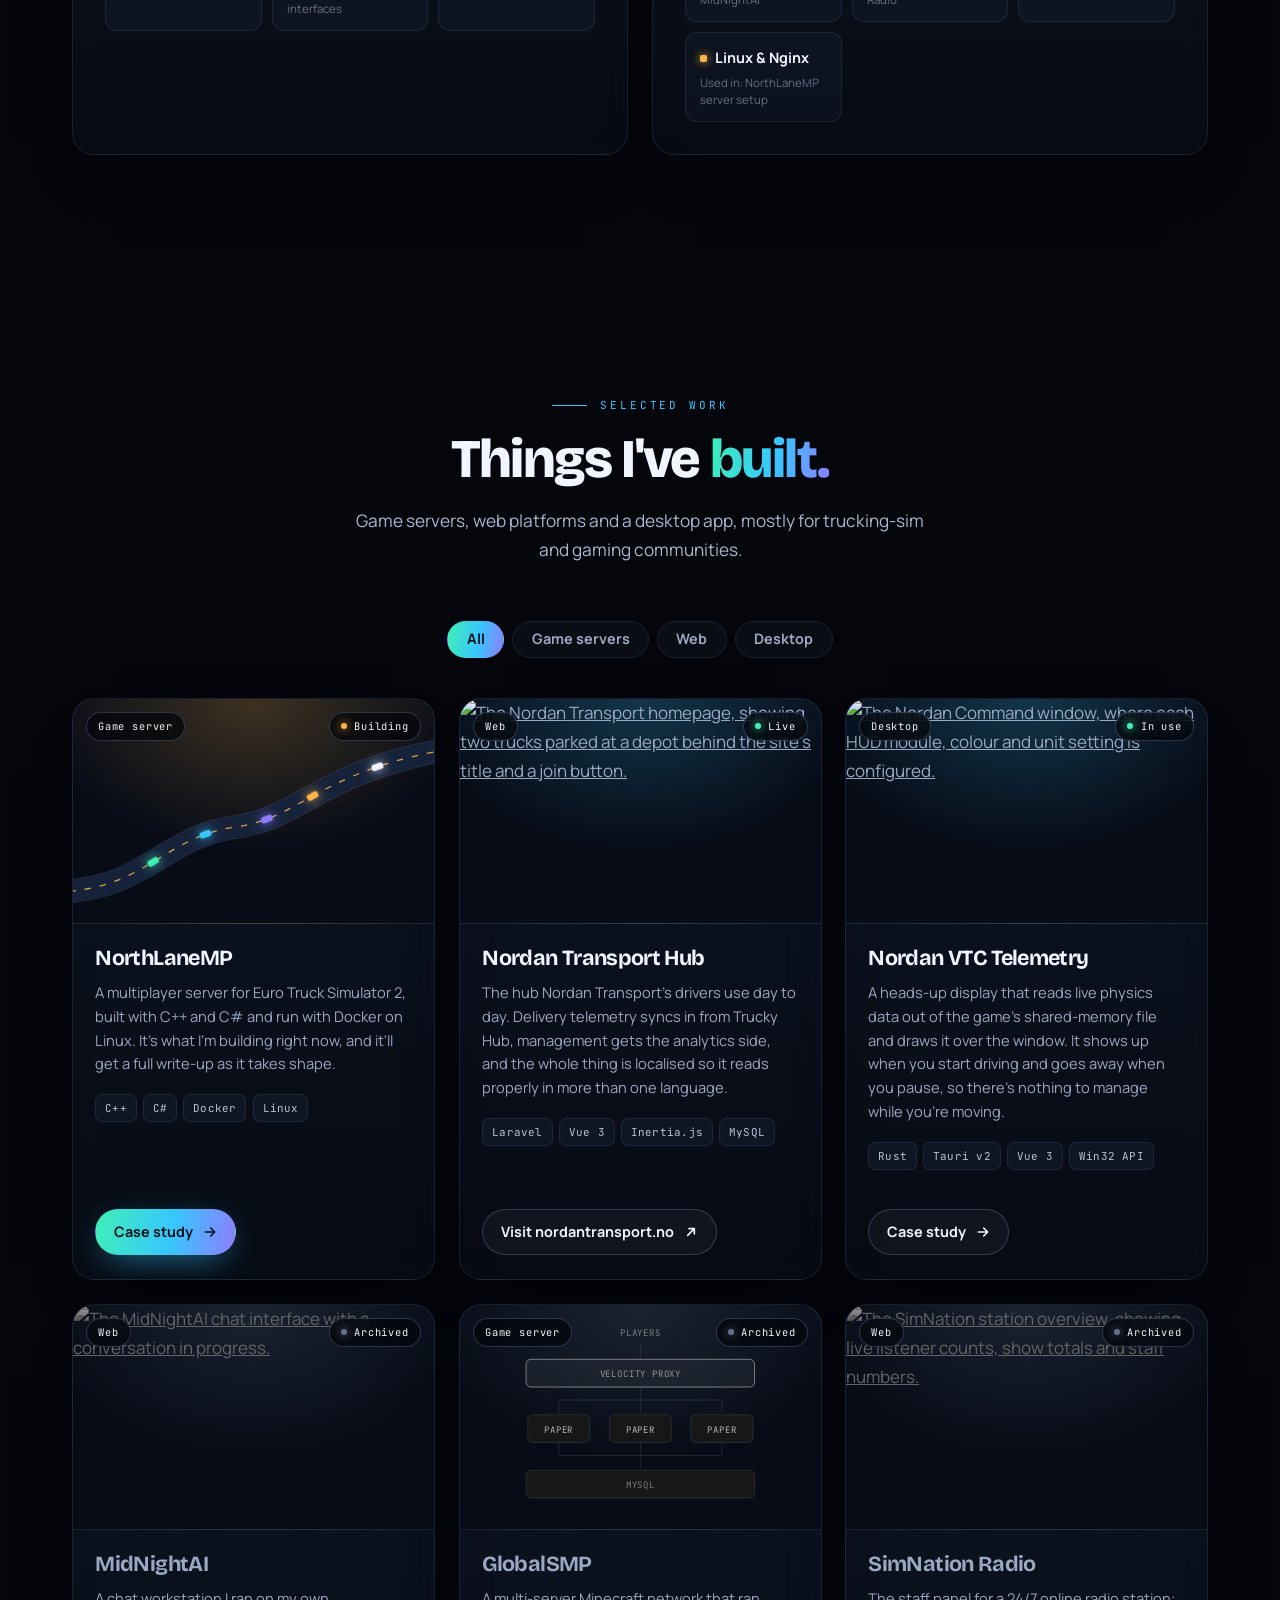
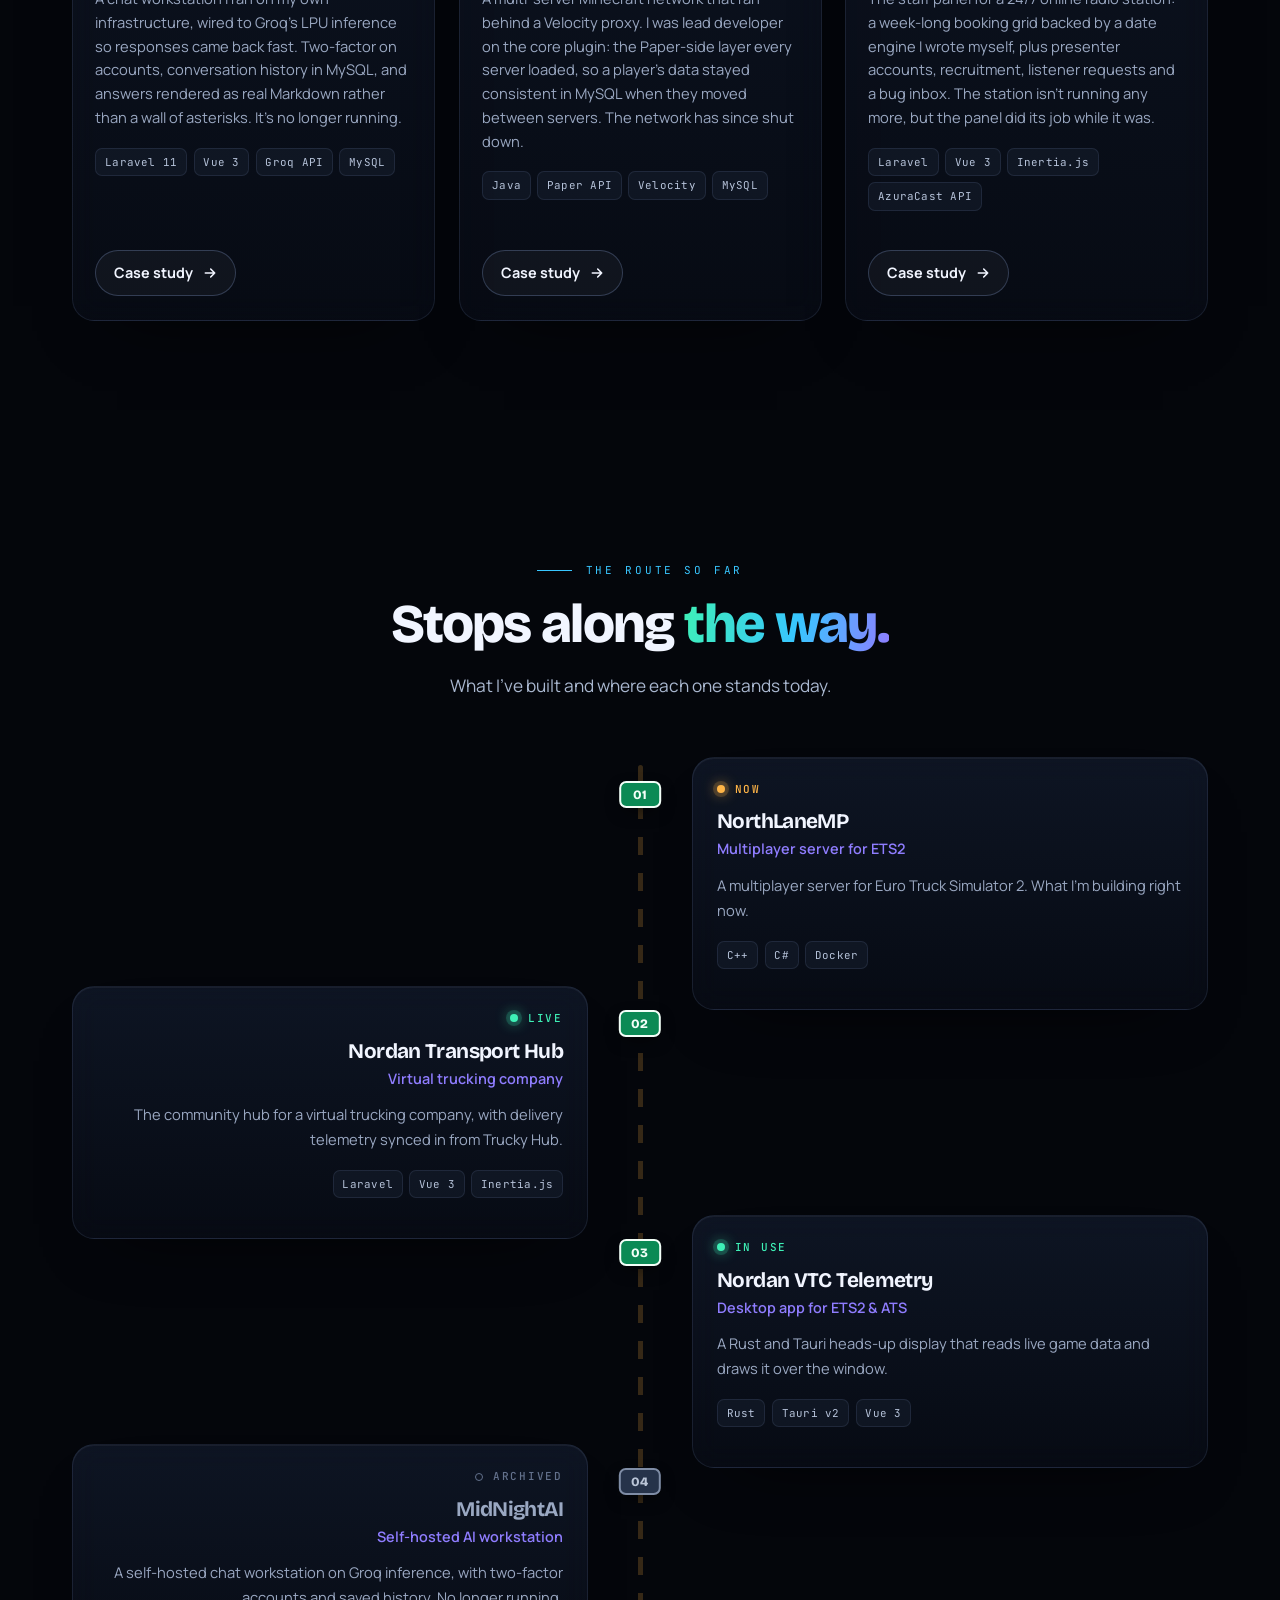
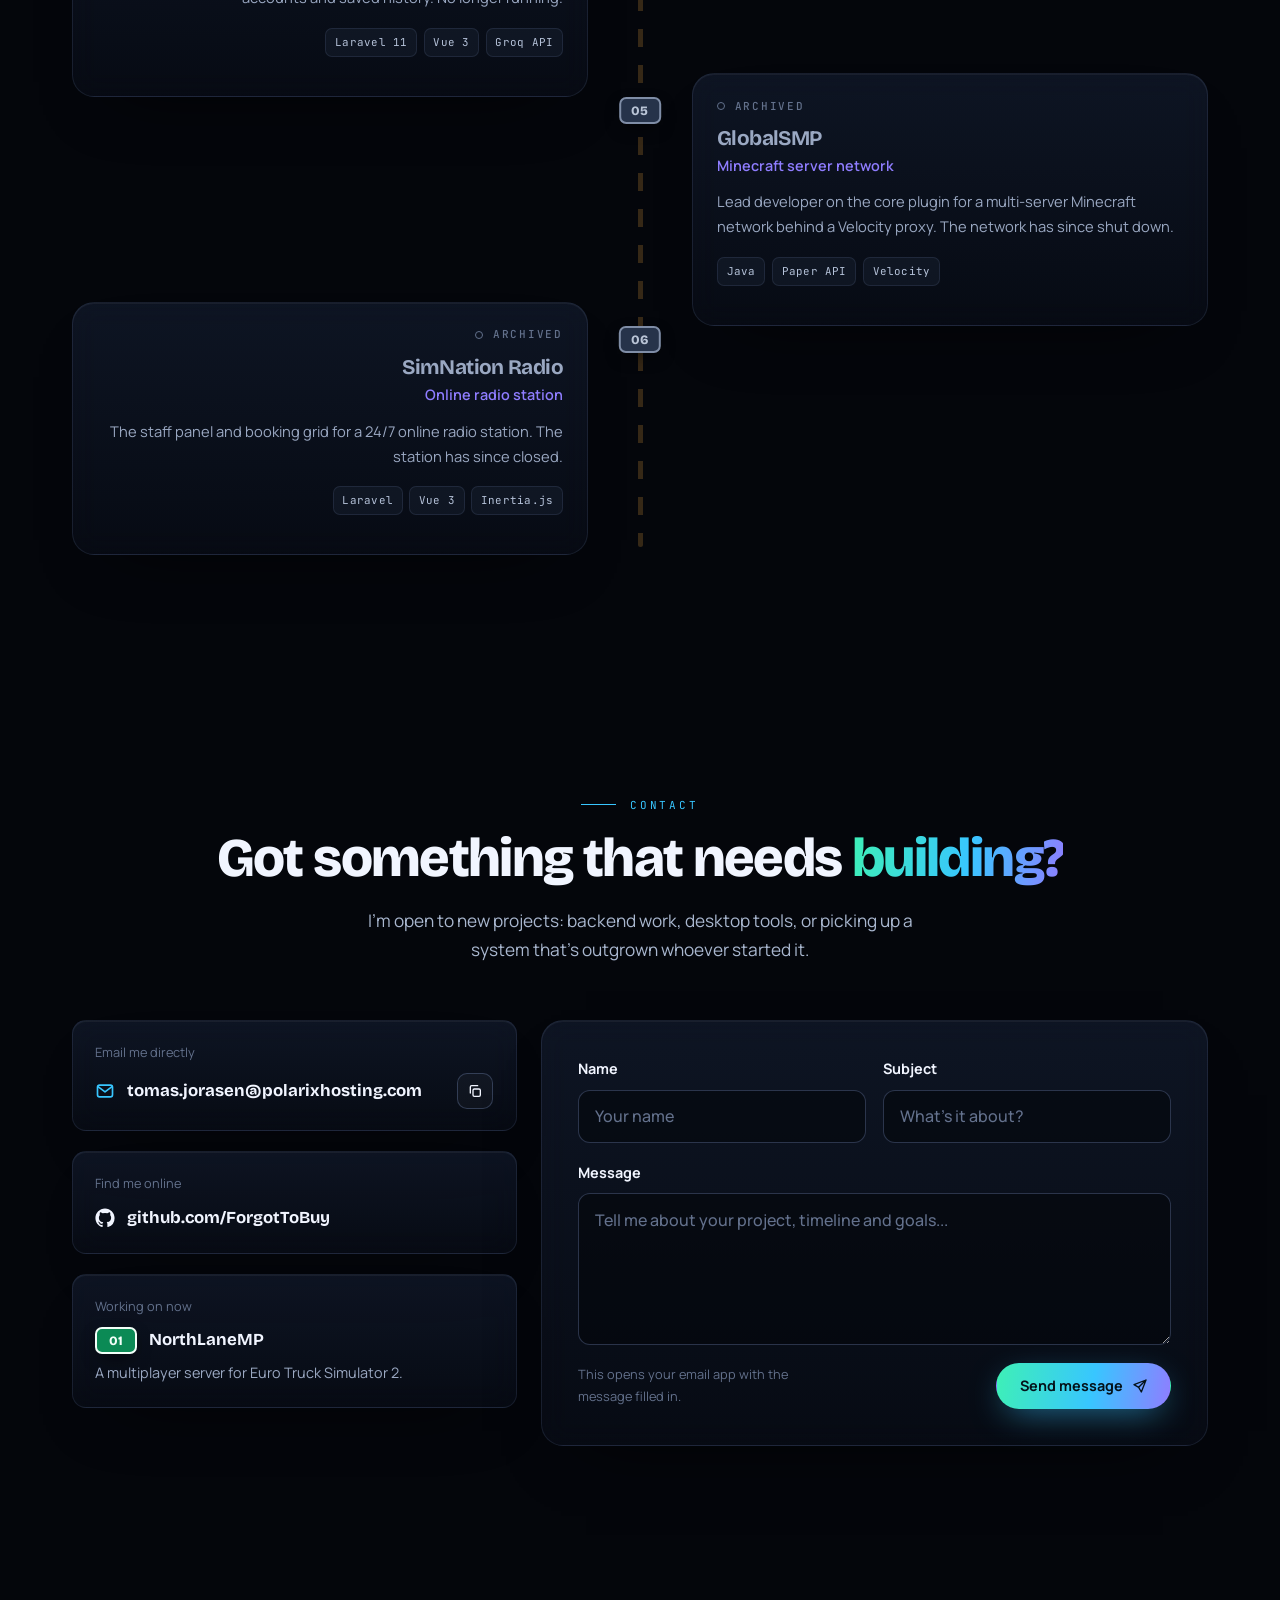
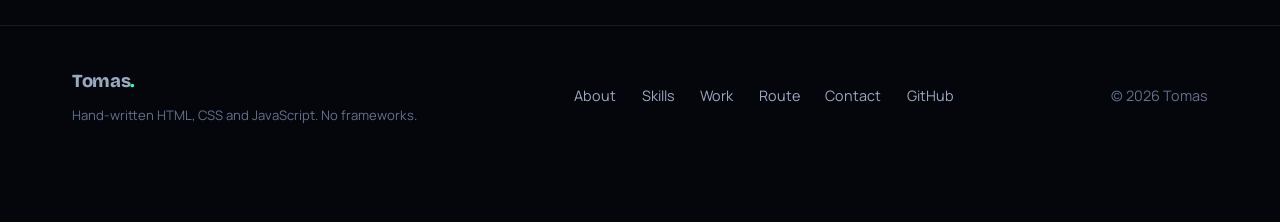
==== commit 3cf4b358: "Redesign portfolio as a single-page site and add NorthLaneMP - New one-page layout: hero, about, ski" ====
--- a/index.html
+++ b/index.html
@@ -1,400 +1,568 @@
-<!DOCTYPE html>
-<html lang="en">
-<head>
-<meta charset="UTF-8">
-<meta name="viewport" content="width=device-width, initial-scale=1.0">
-<script>document.documentElement.className+=' js';</script>
-
-<title>Tomas — Systems &amp; Software Engineer</title>
-<meta name="description" content="I build the systems online communities run on: backend services, desktop tooling, and the control panels that go on top.">
-<link rel="canonical" href="https://miseltwister.github.io/">
-<meta name="theme-color" content="#070809">
-<link rel="icon" href="data:image/svg+xml,%3Csvg xmlns='http://www.w3.org/2000/svg' viewBox='0 0 32 32'%3E%3Crect width='32' height='32' rx='6' fill='%23070809'/%3E%3Crect x='11' y='11' width='10' height='10' rx='2' fill='%23ffb043'/%3E%3C/svg%3E">
-
-<meta property="og:type" content="website">
-<meta property="og:url" content="https://miseltwister.github.io/">
-<meta property="og:title" content="Tomas — Systems &amp; Software Engineer">
-<meta property="og:description" content="I build the systems online communities run on: backend services, desktop tooling, and the control panels that go on top.">
-<meta property="og:image" content="https://miseltwister.github.io/images/og-preview.png">
-<meta property="og:image:width" content="1200">
-<meta property="og:image:height" content="630">
-<meta name="twitter:card" content="summary_large_image">
-<meta name="twitter:title" content="Tomas — Systems &amp; Software Engineer">
-<meta name="twitter:description" content="I build the systems online communities run on: backend services, desktop tooling, and the control panels that go on top.">
-<meta name="twitter:image" content="https://miseltwister.github.io/images/og-preview.png">
-
-<link rel="preconnect" href="https://fonts.googleapis.com">
-<link rel="preconnect" href="https://fonts.gstatic.com" crossorigin>
-<link rel="stylesheet" href="https://fonts.googleapis.com/css2?family=Archivo:wdth,wght@100..125,400..800&family=IBM+Plex+Mono:wght@400;500&family=Instrument+Sans:wght@400;500;600&display=swap">
-<link rel="stylesheet" href="styles.css">
-
-<script type="application/ld+json">
-{
-  "@context": "https://schema.org",
-  "@type": "Person",
-  "name": "Tomas",
-  "url": "https://miseltwister.github.io/",
-  "jobTitle": "Systems & Software Engineer",
-  "email": "mailto:tomas.jorasen@polarixhosting.com",
-  "sameAs": ["https://github.com/ForgotToBuy"],
-  "knowsAbout": ["Java", "Rust", "Laravel", "Vue.js", "Minecraft server development", "Application security"]
-}
-</script>
-</head>
-<body>
-
-<a class="skip-link" href="#work">Skip to work</a>
-
-<nav class="site-nav" aria-label="Main">
-  <div class="wrap site-nav__inner">
-    <a class="wordmark" href="/">Tomas<span>.</span></a>
-    <div class="nav-links">
-      <a href="#work">Work</a>
-      <a href="#stack">Stack</a>
-      <a href="https://github.com/MiselTwister" target="_blank" rel="noopener noreferrer">GitHub</a>
-      <a class="btn btn--ghost" href="mailto:tomas.jorasen@polarixhosting.com">Contact</a>
-    </div>
-  </div>
-</nav>
-
-<header class="hero">
-  <div class="glow hero__glow-a"></div>
-  <div class="glow hero__glow-b"></div>
-  <div class="wrap">
-    <div class="hero__intro">
-      <p class="eyebrow hero__eyebrow"><span class="status">Available for work</span></p>
-      <h1>I build the systems online communities run on.</h1>
-      <p class="hero__lede">
-        Backend services, desktop tooling, and the control panels that go on top.
-        Mostly for trucking companies, radio stations and game servers, where
-        there's usually someone online at three in the morning.
-      </p>
-      <div class="hero__actions">
-        <a class="btn btn--primary" href="#work">
-          See the work
-          <svg viewBox="0 0 24 24" fill="none" stroke="currentColor" stroke-width="2.5" aria-hidden="true"><path d="M5 12h14M13 6l6 6-6 6"/></svg>
-        </a>
-        <a class="btn btn--ghost" href="mailto:tomas.jorasen@polarixhosting.com">Get in touch</a>
-      </div>
-    </div>
-
-    <div class="hero__showcase">
-      <div class="hero__stack">
-      <div class="hero__frame">
-        <img src="images/commandcenter.png" width="1646" height="980" fetchpriority="high" decoding="async" alt="The Nordan Command window: accent colour swatches, an opacity slider, on/off toggles for each HUD module, damage display modes, and controls for shift-light redline, speed units and temperature units.">
-      </div>
-      <div class="hero__chip">
-        <img src="images/overlay.png" width="1397" height="96" decoding="async" alt="The in-game overlay strip showing damage, water temperature, RPM, speed, gear, odometer and a segmented fuel bar.">
-      </div>
-      </div>
-      <p class="hero__visual-caption">Nordan VTC Telemetry &middot; config window and the overlay it draws</p>
-    </div>
-  </div>
-</header>
-
-<main id="work">
-
-  <section class="wrap section">
-    <div class="section__head">
-      <div class="section__title"><h2>Work</h2></div>
-      <p class="eyebrow">Five systems. Four running, one archived</p>
-    </div>
-
-    <div class="projects">
-
-      <article class="project" data-reveal>
-        <div class="project__media project__media--diagram">
-          <svg class="topology" viewBox="0 0 320 226" role="img" aria-label="Diagram: players connect through a Velocity proxy to three Paper servers, which share one MySQL database.">
-            <text class="label label--dim" x="160" y="14" text-anchor="middle">PLAYERS</text>
-            <path class="wire" d="M160 22 V40"/>
-            <rect class="node node--live" x="20" y="42" width="280" height="34" rx="6"/>
-            <text class="label label--amber" x="160" y="64" text-anchor="middle">VELOCITY PROXY</text>
-            <path class="wire" d="M160 76 V92 M60 92 H260 M60 92 V108 M160 92 V108 M260 92 V108"/>
-            <rect class="node" x="22" y="110" width="76" height="34" rx="6"/>
-            <rect class="node" x="122" y="110" width="76" height="34" rx="6"/>
-            <rect class="node" x="222" y="110" width="76" height="34" rx="6"/>
-            <text class="label" x="60" y="132" text-anchor="middle">PAPER</text>
-            <text class="label" x="160" y="132" text-anchor="middle">PAPER</text>
-            <text class="label" x="260" y="132" text-anchor="middle">PAPER</text>
-            <path class="wire" d="M60 144 V160 M160 144 V160 M260 144 V160 M60 160 H260 M160 160 V176"/>
-            <rect class="node" x="20" y="178" width="280" height="34" rx="6"/>
-            <text class="label label--dim" x="160" y="200" text-anchor="middle">MYSQL</text>
-          </svg>
-        </div>
-        <div class="project__body">
-          <div class="project__head">
-          <span class="status">Building</span>
-          <h3 class="project__title"><a href="globalsmp.html">GlobalSMP</a></h3>
-          <p class="project__kicker">Minecraft server network &middot; Lead developer</p>
-          </div>
-          <div class="project__detail">
-            <p class="project__text">
-            A multi-server Minecraft network running behind a Velocity proxy. I'm
-            lead developer on the core plugin: the Paper-side layer every server
-            loads, so a player's data stays consistent in MySQL when they move
-            between servers.
-          </p>
-          <ul class="tags">
-            <li>Java</li><li>Paper API</li><li>Velocity</li><li>MySQL</li>
-          </ul>
-          <div class="project__actions">
-            <a class="btn btn--ghost" href="globalsmp.html">
-              Read the case study
-              <svg viewBox="0 0 24 24" fill="none" stroke="currentColor" stroke-width="2.5" aria-hidden="true"><path d="M5 12h14M13 6l6 6-6 6"/></svg>
-            </a>
-          </div>
-          </div>
-        </div>
-      </article>
-
-      <article class="project" data-reveal>
-        <div class="project__media">
-          <img src="images/nordantransport.jpg" width="1600" height="636" loading="lazy" decoding="async" alt="The Nordan Transport homepage, showing two trucks parked at a depot behind the site's title and a join button.">
-        </div>
-        <div class="project__body">
-          <div class="project__head">
-          <span class="status">Live</span>
-          <h3 class="project__title">
-            <a href="https://nordantransport.no/" target="_blank" rel="noopener noreferrer">Nordan Transport Hub</a>
-          </h3>
-          <p class="project__kicker">Community platform &middot; Virtual trucking company</p>
-          </div>
-          <div class="project__detail">
-            <p class="project__text">
-            The hub Nordan Transport's drivers use day to day. Delivery telemetry
-            syncs in from Trucky Hub, management gets the analytics side, and the
-            whole thing is localised so it reads properly in more than one
-            language.
-          </p>
-          <ul class="tags">
-            <li>Laravel</li><li>Vue 3</li><li>Inertia.js</li><li>MySQL</li>
-          </ul>
-          <div class="project__actions">
-            <a class="btn btn--ghost" href="https://nordantransport.no/" target="_blank" rel="noopener noreferrer">
-              Visit nordantransport.no
-              <svg viewBox="0 0 24 24" fill="none" stroke="currentColor" stroke-width="2.5" aria-hidden="true"><path d="M7 17 17 7M9 7h8v8"/></svg>
-            </a>
-          </div>
-          </div>
-        </div>
-      </article>
-
-      <article class="project" data-reveal>
-        <div class="project__media">
-          <img src="images/commandcenter.png" width="1646" height="980" loading="lazy" decoding="async" alt="The Nordan Command window, where each HUD module, colour and unit setting is configured.">
-        </div>
-        <div class="project__body">
-          <div class="project__head">
-          <span class="status">In use</span>
-          <h3 class="project__title"><a href="nordanoverlay.html">Nordan VTC Telemetry</a></h3>
-          <p class="project__kicker">Desktop app &middot; Euro Truck Simulator 2 &amp; American Truck Simulator</p>
-          </div>
-          <div class="project__detail">
-            <p class="project__text">
-            A heads-up display that reads live physics data out of the game's
-            shared-memory file and draws it over the window. It shows up when you
-            start driving and goes away when you pause, so there's nothing to
-            manage while you're moving.
-          </p>
-          <ul class="tags">
-            <li>Rust</li><li>Tauri v2</li><li>Vue 3</li><li>Win32 API</li>
-          </ul>
-          <div class="project__actions">
-            <a class="btn btn--ghost" href="nordanoverlay.html">
-              Read the case study
-              <svg viewBox="0 0 24 24" fill="none" stroke="currentColor" stroke-width="2.5" aria-hidden="true"><path d="M5 12h14M13 6l6 6-6 6"/></svg>
-            </a>
-          </div>
-          </div>
-        </div>
-      </article>
-
-      <article class="project" data-reveal>
-        <div class="project__media">
-          <img src="images/Midnight-ai.png" width="1883" height="856" loading="lazy" decoding="async" alt="The MidNightAI chat interface with a conversation in progress.">
-        </div>
-        <div class="project__body">
-          <div class="project__head">
-          <span class="status">Live</span>
-          <h3 class="project__title"><a href="midnight.html">MidNightAI</a></h3>
-          <p class="project__kicker">Self-hosted AI workstation</p>
-          </div>
-          <div class="project__detail">
-            <p class="project__text">
-            A chat workstation on my own infrastructure, wired to Groq's LPU
-            inference so responses come back fast. Two-factor on accounts,
-            conversation history in MySQL, and answers rendered as real Markdown
-            rather than a wall of asterisks.
-          </p>
-          <ul class="tags">
-            <li>Laravel 11</li><li>Vue 3</li><li>Groq API</li><li>MySQL</li>
-          </ul>
-          <div class="project__actions">
-            <a class="btn btn--ghost" href="midnight.html">
-              Read the case study
-              <svg viewBox="0 0 24 24" fill="none" stroke="currentColor" stroke-width="2.5" aria-hidden="true"><path d="M5 12h14M13 6l6 6-6 6"/></svg>
-            </a>
-          </div>
-          </div>
-        </div>
-      </article>
-
-      <article class="project project--off" data-reveal>
-        <div class="project__media">
-          <img src="images/staffdashboard.png" width="1810" height="894" loading="lazy" decoding="async" alt="The SimNation station overview, showing live listener counts, show totals and staff numbers.">
-        </div>
-        <div class="project__body">
-          <div class="project__head">
-          <span class="status status--off">Archived</span>
-          <h3 class="project__title"><a href="simnation.html">SimNation Radio</a></h3>
-          <p class="project__kicker">Broadcast scheduling dashboard &middot; The station has closed</p>
-          </div>
-          <div class="project__detail">
-            <p class="project__text">
-            The staff panel for a 24/7 online radio station: a week-long booking
-            grid backed by a date engine I wrote myself, plus presenter accounts,
-            recruitment, listener requests and a bug inbox. The station isn't
-            running any more, but the panel did its job while it was.
-          </p>
-          <ul class="tags">
-            <li>Laravel</li><li>Vue 3</li><li>Inertia.js</li><li>AzuraCast API</li>
-          </ul>
-          <div class="project__actions">
-            <a class="btn btn--ghost" href="simnation.html">
-              Read the case study
-              <svg viewBox="0 0 24 24" fill="none" stroke="currentColor" stroke-width="2.5" aria-hidden="true"><path d="M5 12h14M13 6l6 6-6 6"/></svg>
-            </a>
-          </div>
-          </div>
-        </div>
-      </article>
-
-    </div>
-  </section>
-
-  <section class="wrap section" id="stack">
-    <div class="section__head">
-      <div class="section__title"><h2>Stack</h2></div>
-      <p class="eyebrow">What I reach for, and what for</p>
-    </div>
-
-    <div class="stack">
-      <div class="stack__group" data-reveal>
-        <h3>Backend &amp; data</h3>
-        <ul>
-          <li>Laravel <span>application core</span></li>
-          <li>Java <span>Paper plugins</span></li>
-          <li>MySQL <span>persistence</span></li>
-          <li>REST APIs <span>Groq, AzuraCast, Trucky</span></li>
-        </ul>
-      </div>
-      <div class="stack__group" data-reveal>
-        <h3>Interface</h3>
-        <ul>
-          <li>Vue 3 <span>Composition API</span></li>
-          <li>Inertia.js <span>SPA, no API layer</span></li>
-          <li>Tailwind CSS <span>application UI</span></li>
-          <li>CSS <span>hand-written, like this page</span></li>
-        </ul>
-      </div>
-      <div class="stack__group" data-reveal>
-        <h3>Systems</h3>
-        <ul>
-          <li>Rust <span>telemetry, tooling</span></li>
-          <li>Tauri <span>desktop shell</span></li>
-          <li>Win32 API <span>shared memory</span></li>
-          <li>Velocity <span>proxy networking</span></li>
-        </ul>
-      </div>
-    </div>
-  </section>
-
-  <section class="wrap section">
-    <div class="section__head">
-      <div class="section__title"><h2>How I work</h2></div>
-    </div>
-    <div class="cards cards--3">
-      <div class="card" data-reveal>
-        <span class="card__no">01</span>
-        <h3>I use what I build</h3>
-        <p>
-          Every project here was made for a group I was already part of. When
-          something breaks I hear about it from the person it broke for, usually
-          within the hour, which makes it fairly obvious what to fix first.
-        </p>
-      </div>
-      <div class="card" data-reveal>
-        <span class="card__no">02</span>
-        <h3>Security while it's cheap</h3>
-        <p>
-          I check my own code for the things that actually get exploited:
-          injection, request forgery, internal identifiers leaking into the DOM.
-          Much easier to handle while the code is still fresh in my head than to
-          retrofit six months later.
-        </p>
-      </div>
-      <div class="card" data-reveal>
-        <span class="card__no">03</span>
-        <h3>Real deployments</h3>
-        <p>
-          Everything goes out on a proper path. Push to GitHub, a webhook picks
-          it up, migrations run, assets compile. That costs a day to set up once
-          and saves a nervous manual deploy every time after.
-        </p>
-      </div>
-    </div>
-  </section>
-
-  <section class="wrap">
-    <div class="contact" data-reveal>
-      <p class="eyebrow"><span class="status">Available for work</span></p>
-      <h2>Got something that needs building?</h2>
-      <p class="prose">
-        I'm open to new projects. Backend work, desktop tooling, or picking up a
-        system that's outgrown whoever started it.
-      </p>
-      <div class="contact__actions">
-        <a class="btn btn--primary" href="mailto:tomas.jorasen@polarixhosting.com">
-          tomas.jorasen@polarixhosting.com
-        </a>
-        <a class="btn btn--ghost" href="https://github.com/MiselTwister" target="_blank" rel="noopener noreferrer">GitHub</a>
-      </div>
-    </div>
-  </section>
-
-</main>
-
-<footer class="site-footer">
-  <div class="wrap site-footer__inner">
-    <span>&copy; 2026 Tomas</span>
-    <a href="https://github.com/MiselTwister" target="_blank" rel="noopener noreferrer">GitHub</a>
-  </div>
-</footer>
-
-<aside class="hud" id="siteHud" hidden>
-  <div class="hud__player" id="hudPlayer" data-hud="player" hidden></div>
-  <div class="hud__inner">
-    <span class="hud__brand"><span class="hud__lamp"></span><span>Site telemetry</span></span>
-    <button class="hud__now" data-hud="now" type="button" aria-expanded="false" aria-controls="hudPlayer" hidden>
-      <svg class="hud__note" viewBox="0 0 24 24" fill="currentColor" aria-hidden="true"><path d="M21 3v12.5a3.5 3.5 0 1 1-2-3.16V6.6L10 8.4v9.1a3.5 3.5 0 1 1-2-3.16V5.6L21 3z"/></svg>
-      <span class="hud__track">
-        <span class="hud__title" data-hud="now-title"></span>
-        <span class="hud__by" data-hud="now-artist"></span>
-      </span>
-      <svg class="hud__chevron" viewBox="0 0 24 24" fill="none" stroke="currentColor" stroke-width="2.5" aria-hidden="true"><path d="M18 15l-6-6-6 6"/></svg>
-    </button>
-    <div class="hud__bar" data-hud="bar" aria-hidden="true"></div>
-    <div class="hud__readouts" aria-hidden="true">
-      <div class="hud__cell hud__cell--primary"><span class="hud__val" data-hud="scroll">0</span><span class="hud__unit">% depth</span></div>
-      <div class="hud__cell"><span class="hud__key">FPS</span><span class="hud__val" data-hud="fps">--</span></div>
-      <div class="hud__cell hud__cell--session"><span class="hud__key">SES</span><span class="hud__val" data-hud="session">0:00</span></div>
-      <div class="hud__cell hud__cell--viewport"><span class="hud__key">VIEW</span><span class="hud__val" data-hud="viewport">--</span></div>
-    </div>
-    <button class="hud__close" type="button" data-hud-close aria-label="Hide the telemetry readout">&times;</button>
-  </div>
-</aside>
-
-<script src="motion.js" defer onerror="document.documentElement.classList.remove('js')"></script>
-
-</body>
-</html>
+<!DOCTYPE html>
+<html lang="en">
+<head>
+<meta charset="UTF-8">
+<meta name="viewport" content="width=device-width, initial-scale=1.0">
+<script>document.documentElement.className+=' js';</script>
+
+<title>Tomas — Systems &amp; Software Engineer</title>
+<meta name="description" content="I build the systems online communities run on: backend services, desktop tools, and the control panels that go on top.">
+<link rel="canonical" href="https://forgottobuy.github.io/">
+<meta name="theme-color" content="#04060b">
+<link rel="icon" href="data:image/svg+xml,%3Csvg xmlns='http://www.w3.org/2000/svg' viewBox='0 0 32 32'%3E%3Cdefs%3E%3ClinearGradient id='g' x1='0' x2='1'%3E%3Cstop stop-color='%233ef0b6'/%3E%3Cstop offset='.55' stop-color='%2338c6ff'/%3E%3Cstop offset='1' stop-color='%238f7dff'/%3E%3C/linearGradient%3E%3C/defs%3E%3Ccircle cx='16' cy='16' r='16' fill='url(%23g)'/%3E%3Cpath d='M9 10h14v4h-5v9h-4v-9H9z' fill='%2304060b'/%3E%3C/svg%3E">
+
+<meta property="og:type" content="website">
+<meta property="og:url" content="https://forgottobuy.github.io/">
+<meta property="og:title" content="Tomas — Systems &amp; Software Engineer">
+<meta property="og:description" content="I build the systems online communities run on: backend services, desktop tools, and the control panels that go on top.">
+<meta property="og:image" content="https://forgottobuy.github.io/images/og-preview.png">
+<meta name="twitter:card" content="summary_large_image">
+<meta name="twitter:image" content="https://forgottobuy.github.io/images/og-preview.png">
+
+<link rel="preconnect" href="https://fonts.googleapis.com">
+<link rel="preconnect" href="https://fonts.gstatic.com" crossorigin>
+<link rel="stylesheet" href="https://fonts.googleapis.com/css2?family=Bricolage+Grotesque:opsz,wght@12..96,500..800&family=JetBrains+Mono:wght@400;500&family=Manrope:wght@400;500;600;700&display=swap">
+<link rel="stylesheet" href="styles.css?v=7">
+
+<script type="application/ld+json">
+{
+  "@context": "https://schema.org",
+  "@type": "Person",
+  "name": "Tomas",
+  "url": "https://forgottobuy.github.io/",
+  "jobTitle": "Systems & Software Engineer",
+  "email": "mailto:tomas.jorasen@polarixhosting.com",
+  "sameAs": ["https://github.com/ForgotToBuy"],
+  "knowsAbout": ["Java", "Rust", "Laravel", "Vue.js", "Game server development", "Application security"]
+}
+</script>
+</head>
+<body id="top">
+
+<div class="backdrop" aria-hidden="true"><i></i><i></i><i></i></div>
+<canvas class="stars" aria-hidden="true"></canvas>
+
+<a class="skip-link" href="#main">Skip to content</a>
+
+<nav class="site-nav" aria-label="Main">
+  <div class="wrap site-nav__inner">
+    <a class="wordmark" href="#top"><span class="wordmark__mark">T</span>Tomas<span>.</span></a>
+    <div class="nav-links">
+      <a href="#about">About</a>
+      <a href="#skills">Skills</a>
+      <a href="#work">Work</a>
+      <a href="#route">Route</a>
+      <a href="#contact">Contact</a>
+      <a class="btn btn--ghost btn--small" href="#contact">Let's talk</a>
+    </div>
+  </div>
+</nav>
+
+<header class="hero">
+  <div class="hero__chips" aria-hidden="true">
+    <div class="chip chip--term glass"><em>$ status --all</em><br><span class="a">&#9679;</span> <b>northlanemp</b> &nbsp;building<br><span class="g">&#9679;</span> <b>nordan-hub</b> &nbsp;&nbsp;live<br><span class="g">&#9679;</span> <b>telemetry</b> &nbsp;&nbsp;&nbsp;in use</div>
+    <div class="chip chip--live glass"><span class="status">2 systems running</span></div>
+    <div class="chip chip--now glass"><span class="sign">01</span><span><b>NorthLaneMP</b><small>Next stop</small></span></div>
+  </div>
+
+  <div class="wrap">
+    <span class="hero__pill"><span class="status">Open to new projects</span></span>
+    <p class="hero__hi">Hi, I'm</p>
+    <h1 class="hero__name">Tomas<span class="hero__lamp"></span></h1>
+    <p class="hero__role" data-roles="Backend developer|Game server developer|Desktop tool builder|Systems &amp; software engineer"><span>Systems &amp; software engineer</span></p>
+    <p class="hero__lede">
+      I build the systems online communities run on: backend services,
+      desktop tools and the control panels that go on top.
+    </p>
+    <div class="hero__actions">
+      <a class="btn btn--primary" href="#work">
+        View my work
+        <svg viewBox="0 0 24 24" fill="none" stroke="currentColor" stroke-width="2.4" stroke-linecap="round" stroke-linejoin="round" aria-hidden="true"><path d="M5 12h14M13 6l6 6-6 6"/></svg>
+      </a>
+      <a class="btn btn--ghost" href="#contact">
+        <svg viewBox="0 0 24 24" fill="none" stroke="currentColor" stroke-width="2" stroke-linecap="round" stroke-linejoin="round" aria-hidden="true"><rect x="3" y="5" width="18" height="14" rx="2.5"/><path d="m4 7 8 6 8-6"/></svg>
+        Contact me
+      </a>
+    </div>
+    <div class="hero__meta">
+      <a class="icon-btn" href="https://github.com/ForgotToBuy" target="_blank" rel="noopener noreferrer" aria-label="GitHub"><svg viewBox="0 0 24 24" fill="currentColor" aria-hidden="true"><path d="M12 .5C5.65.5.5 5.65.5 12c0 5.08 3.29 9.39 7.86 10.91.58.11.79-.25.79-.56v-2.14c-3.2.7-3.87-1.36-3.87-1.36-.52-1.33-1.28-1.68-1.28-1.68-1.04-.71.08-.7.08-.7 1.15.08 1.76 1.18 1.76 1.18 1.03 1.76 2.69 1.25 3.35.96.1-.74.4-1.25.73-1.54-2.55-.29-5.24-1.28-5.24-5.68 0-1.26.45-2.28 1.18-3.09-.12-.29-.51-1.46.11-3.04 0 0 .97-.31 3.16 1.18a10.9 10.9 0 0 1 5.76 0c2.2-1.49 3.16-1.18 3.16-1.18.63 1.58.23 2.75.11 3.04.74.81 1.18 1.83 1.18 3.09 0 4.42-2.69 5.39-5.25 5.67.41.36.78 1.06.78 2.13v3.16c0 .31.21.68.8.56A11.5 11.5 0 0 0 23.5 12C23.5 5.65 18.35.5 12 .5z"/></svg></a>
+      <span>Currently building NorthLaneMP</span>
+    </div>
+  </div>
+
+</header>
+
+<main id="main">
+
+  <section class="wrap section" id="about">
+    <div class="about">
+      <aside class="glance glass" data-reveal>
+        <div class="glance__ring"><span>T</span></div>
+        <h3 class="glance__name">Tomas</h3>
+        <p class="glance__role">Systems &amp; software engineer</p>
+        <dl>
+          <div><dt>Currently</dt><dd>Building NorthLaneMP</dd></div>
+          <div><dt>Focus</dt><dd>Backend, desktop tooling, security</dd></div>
+          <div><dt>Works in</dt><dd>C++, C#, Rust, Java, PHP / Laravel, Vue 3</dd></div>
+          <div><dt>GitHub</dt><dd><a href="https://github.com/ForgotToBuy" target="_blank" rel="noopener noreferrer">ForgotToBuy</a></dd></div>
+        </dl>
+      </aside>
+
+      <div class="about__text" data-reveal>
+        <div class="head">
+          <span class="head__kicker">About me</span>
+          <h2>I build what keeps communities <span class="aurora-text">online.</span></h2>
+        </div>
+        <p>
+          I build backend systems, desktop tools and the control panels that go
+          on top of them. Most of it is for online communities: a virtual
+          trucking company, a radio station, game servers. The kind of thing
+          somebody notices within minutes if it breaks.
+        </p>
+        <p>
+          Right now I'm building NorthLaneMP, a multiplayer server for Euro
+          Truck Simulator 2. Before that came the Nordan Transport hub and its
+          telemetry overlay, a self-hosted AI workstation, the core plugin for
+          the GlobalSMP Minecraft network, and the staff panel for SimNation
+          Radio. Those last three have since shut down, but the work is still here.
+        </p>
+        <p>
+          Every project here was built for a group I was already part of, so
+          when something breaks I hear about it from the person it broke for. I
+          check my own code for the things that actually get exploited, and
+          everything ships through a proper deploy path.
+        </p>
+        <ul class="chips">
+          <li>Trucking sims</li><li>Game servers</li><li>Online communities</li><li>Desktop tools</li><li>Security</li>
+        </ul>
+        <div class="stats">
+          <div class="stat glass"><b>6</b><span>Projects built</span></div>
+          <div class="stat glass"><b>2</b><span>Running now</span></div>
+          <div class="stat glass"><b>1</b><span>In the works</span></div>
+        </div>
+        <a class="btn btn--primary about__cta" href="#contact">
+          Get in touch
+          <svg viewBox="0 0 24 24" fill="none" stroke="currentColor" stroke-width="2.4" stroke-linecap="round" stroke-linejoin="round" aria-hidden="true"><path d="M5 12h14M13 6l6 6-6 6"/></svg>
+        </a>
+      </div>
+    </div>
+  </section>
+
+  <section class="wrap section" id="skills">
+    <div class="head" data-reveal>
+      <span class="head__kicker">Skills &amp; tools</span>
+      <h2>What I <span class="aurora-text">work in.</span></h2>
+      <p class="head__sub">The languages, frameworks and tools I use, and the projects I've used them in.</p>
+    </div>
+    <div class="skills">
+      <div class="skill glass" data-reveal>
+        <div class="skill__head">
+          <span class="skill__icon"><svg viewBox="0 0 24 24" fill="none" stroke="currentColor" stroke-width="2" stroke-linecap="round" stroke-linejoin="round" aria-hidden="true"><rect x="3" y="4" width="18" height="7" rx="2"/><rect x="3" y="13" width="18" height="7" rx="2"/><path d="M7 7.5h.01M7 16.5h.01"/></svg></span>
+          <div><h3>Backend</h3><p>Servers, APIs and game plugins</p></div>
+          <span class="skill__no">01</span>
+        </div>
+        <div class="skill__grid">
+          <div class="tool" style="--dot: var(--green)"><b>PHP &amp; Laravel</b><small>Used in: Nordan Hub, MidNightAI, SimNation</small></div>
+          <div class="tool" style="--dot: var(--green)"><b>Java</b><small>Used in: GlobalSMP core plugin</small></div>
+          <div class="tool" style="--dot: var(--green)"><b>Paper API</b><small>Used in: GlobalSMP</small></div>
+          <div class="tool" style="--dot: var(--green)"><b>Velocity</b><small>Used in: GlobalSMP proxy network</small></div>
+          <div class="tool" style="--dot: var(--green)"><b>MySQL</b><small>Used in: GlobalSMP, Nordan Hub, MidNightAI</small></div>
+          <div class="tool" style="--dot: var(--green)"><b>REST APIs</b><small>Used in: Groq, AzuraCast, Trucky</small></div>
+          <div class="tool" style="--dot: var(--green)"><b>Node.js</b><small>Server-side JavaScript</small></div>
+          <div class="tool" style="--dot: var(--green)"><b>Discord bots</b><small>Bots for community servers</small></div>
+        </div>
+      </div>
+      <div class="skill glass" data-reveal>
+        <div class="skill__head">
+          <span class="skill__icon"><svg viewBox="0 0 24 24" fill="none" stroke="currentColor" stroke-width="2" stroke-linecap="round" stroke-linejoin="round" aria-hidden="true"><rect x="3" y="4" width="18" height="12" rx="2"/><path d="M8 20h8M12 16v4"/></svg></span>
+          <div><h3>Frontend</h3><p>Dashboards and app interfaces</p></div>
+          <span class="skill__no">02</span>
+        </div>
+        <div class="skill__grid">
+          <div class="tool" style="--dot: var(--cyan)"><b>Vue 3</b><small>Used in: Nordan Hub, Telemetry, MidNightAI, SimNation</small></div>
+          <div class="tool" style="--dot: var(--cyan)"><b>Inertia.js</b><small>Used in: Nordan Hub, MidNightAI, SimNation</small></div>
+          <div class="tool" style="--dot: var(--cyan)"><b>Tailwind CSS</b><small>Used in: MidNightAI, SimNation</small></div>
+          <div class="tool" style="--dot: var(--cyan)"><b>JavaScript</b><small>Used in: Every project</small></div>
+          <div class="tool" style="--dot: var(--cyan)"><b>TypeScript</b><small>Used in: Nordan VTC Telemetry</small></div>
+          <div class="tool" style="--dot: var(--cyan)"><b>Blade</b><small>Laravel page templates</small></div>
+          <div class="tool" style="--dot: var(--cyan)"><b>HTML &amp; CSS</b><small>Used in: Every website, including this one</small></div>
+        </div>
+      </div>
+      <div class="skill glass" data-reveal>
+        <div class="skill__head">
+          <span class="skill__icon"><svg viewBox="0 0 24 24" fill="none" stroke="currentColor" stroke-width="2" stroke-linecap="round" stroke-linejoin="round" aria-hidden="true"><rect x="7" y="7" width="10" height="10" rx="1.5"/><path d="M10 3v4M14 3v4M10 17v4M14 17v4M3 10h4M3 14h4M17 10h4M17 14h4"/></svg></span>
+          <div><h3>Systems</h3><p>Desktop apps and low-level tooling</p></div>
+          <span class="skill__no">03</span>
+        </div>
+        <div class="skill__grid">
+          <div class="tool" style="--dot: var(--violet)"><b>Rust</b><small>Used in: Nordan VTC Telemetry</small></div>
+          <div class="tool" style="--dot: var(--violet)"><b>Tauri v2</b><small>Used in: Nordan VTC Telemetry</small></div>
+          <div class="tool" style="--dot: var(--violet)"><b>Win32 API</b><small>Used in: Shared memory and window flags</small></div>
+          <div class="tool" style="--dot: var(--violet)"><b>C#</b><small>Used in: NorthLaneMP</small></div>
+          <div class="tool" style="--dot: var(--violet)"><b>XAML</b><small>Windows app interfaces</small></div>
+          <div class="tool" style="--dot: var(--violet)"><b>C++</b><small>Used in: NorthLaneMP</small></div>
+        </div>
+      </div>
+      <div class="skill glass" data-reveal>
+        <div class="skill__head">
+          <span class="skill__icon"><svg viewBox="0 0 24 24" fill="none" stroke="currentColor" stroke-width="2" stroke-linecap="round" stroke-linejoin="round" aria-hidden="true"><path d="M14.5 6.5a4 4 0 0 0 5 5L11 20a2.1 2.1 0 0 1-3-3l8.5-8.5"/><path d="m14.5 6.5 3-3"/></svg></span>
+          <div><h3>Tools</h3><p>Shipping and keeping things safe</p></div>
+          <span class="skill__no">04</span>
+        </div>
+        <div class="skill__grid">
+          <div class="tool" style="--dot: var(--amber)"><b>Git &amp; GitHub</b><small>Used in: Every project</small></div>
+          <div class="tool" style="--dot: var(--amber)"><b>Webhook deploys</b><small>Used in: MidNightAI</small></div>
+          <div class="tool" style="--dot: var(--amber)"><b>Plesk</b><small>Used in: MidNightAI hosting</small></div>
+          <div class="tool" style="--dot: var(--amber)"><b>Laravel Fortify</b><small>Used in: Two-factor on MidNightAI</small></div>
+          <div class="tool" style="--dot: var(--amber)"><b>AzuraCast</b><small>Used in: SimNation Radio</small></div>
+          <div class="tool" style="--dot: var(--amber)"><b>Docker</b><small>Used in: NorthLaneMP</small></div>
+          <div class="tool" style="--dot: var(--amber)"><b>Linux &amp; Nginx</b><small>Used in: NorthLaneMP server setup</small></div>
+        </div>
+      </div>
+    </div>
+  </section>
+
+  <section class="wrap section" id="work">
+    <div class="head head--center" data-reveal>
+      <span class="head__kicker">Selected work</span>
+      <h2>Things I've <span class="aurora-text">built.</span></h2>
+      <p class="head__sub">Game servers, web platforms and a desktop app, mostly for trucking-sim and gaming communities.</p>
+    </div>
+    <div class="filters" role="group" aria-label="Filter projects">
+      <button class="filter" type="button" data-filter="all" aria-pressed="true">All</button>
+      <button class="filter" type="button" data-filter="game" aria-pressed="false">Game servers</button>
+      <button class="filter" type="button" data-filter="web" aria-pressed="false">Web</button>
+      <button class="filter" type="button" data-filter="desktop" aria-pressed="false">Desktop</button>
+    </div>
+    <div class="work">
+      <article class="work-card glass" data-cat="game" style="--accent: var(--amber)" data-reveal>
+        <a class="work-card__media" href="northlanemp.html" tabindex="-1" aria-hidden="true">
+          <span class="badge badge--type">Game server</span>
+          <span class="badge badge--state" style="--lamp: var(--amber)">Building</span>
+          <svg viewBox="0 0 560 350" preserveAspectRatio="xMidYMid slice" aria-hidden="true"><path id="convoyPath" class="convoy__edge" d="M-30 300C110 300 140 215 250 200S380 110 600 76"/><path class="convoy__road" d="M-30 300C110 300 140 215 250 200S380 110 600 76"/><path class="convoy__lane" d="M-30 300C110 300 140 215 250 200S380 110 600 76"/><rect class="convoy__truck" x="-9" y="-5" width="18" height="10" rx="3" fill="var(--green)" color="var(--green)"><animateMotion dur="11s" begin="0s" repeatCount="indefinite" rotate="auto"><mpath href="#convoyPath"/></animateMotion></rect><rect class="convoy__truck" x="-9" y="-5" width="18" height="10" rx="3" fill="var(--cyan)" color="var(--cyan)"><animateMotion dur="11s" begin="-1.5s" repeatCount="indefinite" rotate="auto"><mpath href="#convoyPath"/></animateMotion></rect><rect class="convoy__truck" x="-9" y="-5" width="18" height="10" rx="3" fill="var(--violet)" color="var(--violet)"><animateMotion dur="11s" begin="-3.1s" repeatCount="indefinite" rotate="auto"><mpath href="#convoyPath"/></animateMotion></rect><rect class="convoy__truck" x="-9" y="-5" width="18" height="10" rx="3" fill="var(--amber)" color="var(--amber)"><animateMotion dur="11s" begin="-4.4s" repeatCount="indefinite" rotate="auto"><mpath href="#convoyPath"/></animateMotion></rect><rect class="convoy__truck" x="-9" y="-5" width="18" height="10" rx="3" fill="#f1f5ff" color="#f1f5ff"><animateMotion dur="11s" begin="-6.2s" repeatCount="indefinite" rotate="auto"><mpath href="#convoyPath"/></animateMotion></rect><rect class="convoy__truck" x="-9" y="-5" width="18" height="10" rx="3" fill="var(--cyan)" color="var(--cyan)"><animateMotion dur="11s" begin="-8s" repeatCount="indefinite" rotate="auto"><mpath href="#convoyPath"/></animateMotion></rect></svg>
+        </a>
+        <div class="work-card__body">
+          <h3><a href="northlanemp.html">NorthLaneMP</a></h3>
+          <p>
+            A multiplayer server for Euro Truck Simulator 2, built with C++ and
+            C# and run with Docker on Linux. It's what I'm building right now,
+            and it'll get a full write-up as it takes shape.
+          </p>
+          <ul class="tags"><li>C++</li><li>C#</li><li>Docker</li><li>Linux</li></ul>
+          <div class="work-card__actions">
+            <a class="btn btn--primary btn--small" href="northlanemp.html">
+              Case study
+              <svg viewBox="0 0 24 24" fill="none" stroke="currentColor" stroke-width="2.4" stroke-linecap="round" stroke-linejoin="round" aria-hidden="true"><path d="M5 12h14M13 6l6 6-6 6"/></svg>
+            </a>
+          </div>
+        </div>
+      </article>
+
+      <article class="work-card glass" data-cat="web" style="--accent: var(--cyan)" data-reveal>
+        <a class="work-card__media" href="https://nordantransport.no/" target="_blank" rel="noopener noreferrer" tabindex="-1" aria-hidden="true">
+          <span class="badge badge--type">Web</span>
+          <span class="badge badge--state" style="--lamp: var(--green)">Live</span>
+          <img src="images/nordantransport.jpg" width="1600" height="636" loading="lazy" decoding="async" alt="The Nordan Transport homepage, showing two trucks parked at a depot behind the site's title and a join button.">
+        </a>
+        <div class="work-card__body">
+          <h3><a href="https://nordantransport.no/" target="_blank" rel="noopener noreferrer">Nordan Transport Hub</a></h3>
+          <p>
+            The hub Nordan Transport's drivers use day to day. Delivery
+            telemetry syncs in from Trucky Hub, management gets the analytics
+            side, and the whole thing is localised so it reads properly in more
+            than one language.
+          </p>
+          <ul class="tags"><li>Laravel</li><li>Vue 3</li><li>Inertia.js</li><li>MySQL</li></ul>
+          <div class="work-card__actions">
+            <a class="btn btn--ghost btn--small" href="https://nordantransport.no/" target="_blank" rel="noopener noreferrer">
+              Visit nordantransport.no
+              <svg viewBox="0 0 24 24" fill="none" stroke="currentColor" stroke-width="2.4" stroke-linecap="round" stroke-linejoin="round" aria-hidden="true"><path d="M7 17 17 7M9 7h8v8"/></svg>
+            </a>
+          </div>
+        </div>
+      </article>
+
+      <article class="work-card glass" data-cat="desktop" style="--accent: var(--cyan)" data-reveal>
+        <a class="work-card__media" href="nordanoverlay.html" tabindex="-1" aria-hidden="true">
+          <span class="badge badge--type">Desktop</span>
+          <span class="badge badge--state" style="--lamp: var(--green)">In use</span>
+          <img src="images/commandcenter.png" width="1646" height="980" loading="lazy" decoding="async" alt="The Nordan Command window, where each HUD module, colour and unit setting is configured.">
+        </a>
+        <div class="work-card__body">
+          <h3><a href="nordanoverlay.html">Nordan VTC Telemetry</a></h3>
+          <p>
+            A heads-up display that reads live physics data out of the game's
+            shared-memory file and draws it over the window. It shows up when
+            you start driving and goes away when you pause, so there's nothing
+            to manage while you're moving.
+          </p>
+          <ul class="tags"><li>Rust</li><li>Tauri v2</li><li>Vue 3</li><li>Win32 API</li></ul>
+          <div class="work-card__actions">
+            <a class="btn btn--ghost btn--small" href="nordanoverlay.html">
+              Case study
+              <svg viewBox="0 0 24 24" fill="none" stroke="currentColor" stroke-width="2.4" stroke-linecap="round" stroke-linejoin="round" aria-hidden="true"><path d="M5 12h14M13 6l6 6-6 6"/></svg>
+            </a>
+          </div>
+        </div>
+      </article>
+
+      <article class="work-card glass work-card--off" data-cat="web" style="--accent: var(--dim)" data-reveal>
+        <a class="work-card__media" href="midnight.html" tabindex="-1" aria-hidden="true">
+          <span class="badge badge--type">Web</span>
+          <span class="badge badge--state" style="--lamp: var(--dim)">Archived</span>
+          <img src="images/Midnight-ai.png" width="1883" height="856" loading="lazy" decoding="async" alt="The MidNightAI chat interface with a conversation in progress.">
+        </a>
+        <div class="work-card__body">
+          <h3><a href="midnight.html">MidNightAI</a></h3>
+          <p>
+            A chat workstation I ran on my own infrastructure, wired to Groq's
+            LPU inference so responses came back fast. Two-factor on accounts,
+            conversation history in MySQL, and answers rendered as real Markdown
+            rather than a wall of asterisks. It's no longer running.
+          </p>
+          <ul class="tags"><li>Laravel 11</li><li>Vue 3</li><li>Groq API</li><li>MySQL</li></ul>
+          <div class="work-card__actions">
+            <a class="btn btn--ghost btn--small" href="midnight.html">
+              Case study
+              <svg viewBox="0 0 24 24" fill="none" stroke="currentColor" stroke-width="2.4" stroke-linecap="round" stroke-linejoin="round" aria-hidden="true"><path d="M5 12h14M13 6l6 6-6 6"/></svg>
+            </a>
+          </div>
+        </div>
+      </article>
+
+      <article class="work-card glass work-card--off" data-cat="game" style="--accent: var(--dim)" data-reveal>
+        <a class="work-card__media" href="globalsmp.html" tabindex="-1" aria-hidden="true">
+          <span class="badge badge--type">Game server</span>
+          <span class="badge badge--state" style="--lamp: var(--dim)">Archived</span>
+          <svg class="topology" viewBox="0 0 320 226" role="img" aria-label="Diagram: players connect through a Velocity proxy to three Paper servers, which share one MySQL database.">
+            <text class="label label--dim" x="160" y="14" text-anchor="middle">PLAYERS</text>
+            <path class="wire" d="M160 22 V40"/>
+            <rect class="node node--live" x="20" y="42" width="280" height="34" rx="6"/>
+            <text class="label label--amber" x="160" y="64" text-anchor="middle">VELOCITY PROXY</text>
+            <path class="wire" d="M160 76 V92 M60 92 H260 M60 92 V108 M160 92 V108 M260 92 V108"/>
+            <rect class="node" x="22" y="110" width="76" height="34" rx="6"/>
+            <rect class="node" x="122" y="110" width="76" height="34" rx="6"/>
+            <rect class="node" x="222" y="110" width="76" height="34" rx="6"/>
+            <text class="label" x="60" y="132" text-anchor="middle">PAPER</text>
+            <text class="label" x="160" y="132" text-anchor="middle">PAPER</text>
+            <text class="label" x="260" y="132" text-anchor="middle">PAPER</text>
+            <path class="wire" d="M60 144 V160 M160 144 V160 M260 144 V160 M60 160 H260 M160 160 V176"/>
+            <rect class="node" x="20" y="178" width="280" height="34" rx="6"/>
+            <text class="label label--dim" x="160" y="200" text-anchor="middle">MYSQL</text>
+          </svg>
+        </a>
+        <div class="work-card__body">
+          <h3><a href="globalsmp.html">GlobalSMP</a></h3>
+          <p>
+            A multi-server Minecraft network that ran behind a Velocity proxy. I
+            was lead developer on the core plugin: the Paper-side layer every
+            server loaded, so a player's data stayed consistent in MySQL when
+            they moved between servers. The network has since shut down.
+          </p>
+          <ul class="tags"><li>Java</li><li>Paper API</li><li>Velocity</li><li>MySQL</li></ul>
+          <div class="work-card__actions">
+            <a class="btn btn--ghost btn--small" href="globalsmp.html">
+              Case study
+              <svg viewBox="0 0 24 24" fill="none" stroke="currentColor" stroke-width="2.4" stroke-linecap="round" stroke-linejoin="round" aria-hidden="true"><path d="M5 12h14M13 6l6 6-6 6"/></svg>
+            </a>
+          </div>
+        </div>
+      </article>
+
+      <article class="work-card glass work-card--off" data-cat="web" style="--accent: var(--dim)" data-reveal>
+        <a class="work-card__media" href="simnation.html" tabindex="-1" aria-hidden="true">
+          <span class="badge badge--type">Web</span>
+          <span class="badge badge--state" style="--lamp: var(--dim)">Archived</span>
+          <img src="images/staffdashboard.png" width="1810" height="894" loading="lazy" decoding="async" alt="The SimNation station overview, showing live listener counts, show totals and staff numbers.">
+        </a>
+        <div class="work-card__body">
+          <h3><a href="simnation.html">SimNation Radio</a></h3>
+          <p>
+            The staff panel for a 24/7 online radio station: a week-long booking
+            grid backed by a date engine I wrote myself, plus presenter
+            accounts, recruitment, listener requests and a bug inbox. The
+            station isn't running any more, but the panel did its job while it
+            was.
+          </p>
+          <ul class="tags"><li>Laravel</li><li>Vue 3</li><li>Inertia.js</li><li>AzuraCast API</li></ul>
+          <div class="work-card__actions">
+            <a class="btn btn--ghost btn--small" href="simnation.html">
+              Case study
+              <svg viewBox="0 0 24 24" fill="none" stroke="currentColor" stroke-width="2.4" stroke-linecap="round" stroke-linejoin="round" aria-hidden="true"><path d="M5 12h14M13 6l6 6-6 6"/></svg>
+            </a>
+          </div>
+        </div>
+      </article>
+    </div>
+  </section>
+
+  <section class="wrap section" id="route">
+    <div class="head head--center" data-reveal>
+      <span class="head__kicker">The route so far</span>
+      <h2>Stops along <span class="aurora-text">the way.</span></h2>
+      <p class="head__sub">What I've built and where each one stands today.</p>
+    </div>
+    <div class="route__track">
+      <div class="lane" aria-hidden="true"><div class="lane__fill"></div></div>
+      <article class="stop" data-reveal>
+        <span class="sign" aria-hidden="true">01</span>
+        <div class="stop__card glass">
+          <div class="stop__top"><span class="status status--build">Now</span></div>
+          <h3><a href="northlanemp.html">NorthLaneMP</a></h3>
+          <p class="stop__sub">Multiplayer server for ETS2</p>
+          <p>A multiplayer server for Euro Truck Simulator 2. What I'm building right now.</p>
+          <ul class="tags"><li>C++</li><li>C#</li><li>Docker</li></ul>
+        </div>
+      </article>
+
+      <article class="stop" data-reveal>
+        <span class="sign" aria-hidden="true">02</span>
+        <div class="stop__card glass">
+          <div class="stop__top"><span class="status">Live</span></div>
+          <h3><a href="https://nordantransport.no/" target="_blank" rel="noopener noreferrer">Nordan Transport Hub</a></h3>
+          <p class="stop__sub">Virtual trucking company</p>
+          <p>The community hub for a virtual trucking company, with delivery telemetry synced in from Trucky Hub.</p>
+          <ul class="tags"><li>Laravel</li><li>Vue 3</li><li>Inertia.js</li></ul>
+        </div>
+      </article>
+
+      <article class="stop" data-reveal>
+        <span class="sign" aria-hidden="true">03</span>
+        <div class="stop__card glass">
+          <div class="stop__top"><span class="status">In use</span></div>
+          <h3><a href="nordanoverlay.html">Nordan VTC Telemetry</a></h3>
+          <p class="stop__sub">Desktop app for ETS2 & ATS</p>
+          <p>A Rust and Tauri heads-up display that reads live game data and draws it over the window.</p>
+          <ul class="tags"><li>Rust</li><li>Tauri v2</li><li>Vue 3</li></ul>
+        </div>
+      </article>
+
+      <article class="stop stop--off" data-reveal>
+        <span class="sign sign--off" aria-hidden="true">04</span>
+        <div class="stop__card glass">
+          <div class="stop__top"><span class="status status--off">Archived</span></div>
+          <h3><a href="midnight.html">MidNightAI</a></h3>
+          <p class="stop__sub">Self-hosted AI workstation</p>
+          <p>A self-hosted chat workstation on Groq inference, with two-factor accounts and saved history. No longer running.</p>
+          <ul class="tags"><li>Laravel 11</li><li>Vue 3</li><li>Groq API</li></ul>
+        </div>
+      </article>
+
+      <article class="stop stop--off" data-reveal>
+        <span class="sign sign--off" aria-hidden="true">05</span>
+        <div class="stop__card glass">
+          <div class="stop__top"><span class="status status--off">Archived</span></div>
+          <h3><a href="globalsmp.html">GlobalSMP</a></h3>
+          <p class="stop__sub">Minecraft server network</p>
+          <p>Lead developer on the core plugin for a multi-server Minecraft network behind a Velocity proxy. The network has since shut down.</p>
+          <ul class="tags"><li>Java</li><li>Paper API</li><li>Velocity</li></ul>
+        </div>
+      </article>
+
+      <article class="stop stop--off" data-reveal>
+        <span class="sign sign--off" aria-hidden="true">06</span>
+        <div class="stop__card glass">
+          <div class="stop__top"><span class="status status--off">Archived</span></div>
+          <h3><a href="simnation.html">SimNation Radio</a></h3>
+          <p class="stop__sub">Online radio station</p>
+          <p>The staff panel and booking grid for a 24/7 online radio station. The station has since closed.</p>
+          <ul class="tags"><li>Laravel</li><li>Vue 3</li><li>Inertia.js</li></ul>
+        </div>
+      </article>
+    </div>
+  </section>
+
+  <section class="wrap section" id="contact">
+    <div class="head head--center" data-reveal>
+      <span class="head__kicker">Contact</span>
+      <h2>Got something that needs <span class="aurora-text">building?</span></h2>
+      <p class="head__sub">I'm open to new projects: backend work, desktop tools, or picking up a system that's outgrown whoever started it.</p>
+    </div>
+    <div class="reach">
+      <div class="reach__side" data-reveal>
+        <div class="reach__card glass">
+          <small>Email me directly</small>
+          <div class="reach__row">
+            <svg viewBox="0 0 24 24" fill="none" stroke="currentColor" stroke-width="2" stroke-linecap="round" stroke-linejoin="round" aria-hidden="true"><rect x="3" y="5" width="18" height="14" rx="2.5"/><path d="m4 7 8 6 8-6"/></svg>
+            <a href="mailto:tomas.jorasen@polarixhosting.com">tomas.jorasen@polarixhosting.com</a>
+            <button class="icon-btn" type="button" data-copy="tomas.jorasen@polarixhosting.com" aria-label="Copy email address"><svg viewBox="0 0 24 24" fill="none" stroke="currentColor" stroke-width="2" stroke-linecap="round" stroke-linejoin="round" aria-hidden="true"><rect x="9" y="9" width="11" height="11" rx="2"/><path d="M5 15V6a2 2 0 0 1 2-2h9"/></svg></button>
+          </div>
+        </div>
+        <div class="reach__card glass">
+          <small>Find me online</small>
+          <div class="reach__row">
+            <svg style="color: var(--snow)" viewBox="0 0 24 24" fill="currentColor" aria-hidden="true"><path d="M12 .5C5.65.5.5 5.65.5 12c0 5.08 3.29 9.39 7.86 10.91.58.11.79-.25.79-.56v-2.14c-3.2.7-3.87-1.36-3.87-1.36-.52-1.33-1.28-1.68-1.28-1.68-1.04-.71.08-.7.08-.7 1.15.08 1.76 1.18 1.76 1.18 1.03 1.76 2.69 1.25 3.35.96.1-.74.4-1.25.73-1.54-2.55-.29-5.24-1.28-5.24-5.68 0-1.26.45-2.28 1.18-3.09-.12-.29-.51-1.46.11-3.04 0 0 .97-.31 3.16 1.18a10.9 10.9 0 0 1 5.76 0c2.2-1.49 3.16-1.18 3.16-1.18.63 1.58.23 2.75.11 3.04.74.81 1.18 1.83 1.18 3.09 0 4.42-2.69 5.39-5.25 5.67.41.36.78 1.06.78 2.13v3.16c0 .31.21.68.8.56A11.5 11.5 0 0 0 23.5 12C23.5 5.65 18.35.5 12 .5z"/></svg>
+            <a href="https://github.com/ForgotToBuy" target="_blank" rel="noopener noreferrer">github.com/ForgotToBuy</a>
+          </div>
+        </div>
+        <div class="reach__card glass">
+          <small>Working on now</small>
+          <div class="reach__row"><span class="sign">01</span><b>NorthLaneMP</b></div>
+          <p>A multiplayer server for Euro Truck Simulator 2.</p>
+        </div>
+      </div>
+
+      <form class="form glass" data-mailto="tomas.jorasen@polarixhosting.com" action="mailto:tomas.jorasen@polarixhosting.com" method="post" enctype="text/plain" data-reveal>
+        <div class="form__two">
+          <label>Name<input type="text" name="name" autocomplete="name" placeholder="Your name" required></label>
+          <label>Subject<input type="text" name="subject" placeholder="What's it about?"></label>
+        </div>
+        <label>Message<textarea name="message" placeholder="Tell me about your project, timeline and goals..." required></textarea></label>
+        <div class="form__foot">
+          <small>This opens your email app with the message filled in.</small>
+          <button class="btn btn--primary" type="submit">
+            Send message
+            <svg viewBox="0 0 24 24" fill="none" stroke="currentColor" stroke-width="2" stroke-linecap="round" stroke-linejoin="round" aria-hidden="true"><path d="M21 3 10 14M21 3l-7 18-4-7-7-4z"/></svg>
+          </button>
+        </div>
+      </form>
+    </div>
+  </section>
+
+</main>
+
+<footer class="site-footer">
+  <div class="wrap site-footer__inner">
+    <div class="site-footer__brand">
+      <a class="wordmark" href="#top">Tomas<span>.</span></a>
+      <p>Hand-written HTML, CSS and JavaScript. No frameworks.</p>
+    </div>
+    <div class="site-footer__links">
+      <a href="#about">About</a>
+      <a href="#skills">Skills</a>
+      <a href="#work">Work</a>
+      <a href="#route">Route</a>
+      <a href="#contact">Contact</a>
+      <a href="https://github.com/ForgotToBuy" target="_blank" rel="noopener noreferrer">GitHub</a>
+    </div>
+    <span>&copy; 2026 Tomas</span>
+  </div>
+</footer>
+
+<aside class="hud" id="siteHud" hidden>
+  <div class="hud__player" id="hudPlayer" data-hud="player" hidden></div>
+  <div class="hud__inner">
+    <span class="hud__brand"><span class="hud__lamp"></span><span>Site telemetry</span></span>
+    <button class="hud__now" data-hud="now" type="button" aria-expanded="false" aria-controls="hudPlayer" hidden>
+      <svg class="hud__note" viewBox="0 0 24 24" fill="currentColor" aria-hidden="true"><path d="M21 3v12.5a3.5 3.5 0 1 1-2-3.16V6.6L10 8.4v9.1a3.5 3.5 0 1 1-2-3.16V5.6L21 3z"/></svg>
+      <span class="hud__track">
+        <span class="hud__title" data-hud="now-title"></span>
+        <span class="hud__by" data-hud="now-artist"></span>
+      </span>
+      <svg class="hud__chevron" viewBox="0 0 24 24" fill="none" stroke="currentColor" stroke-width="2.5" aria-hidden="true"><path d="M18 15l-6-6-6 6"/></svg>
+    </button>
+    <div class="hud__bar" data-hud="bar" aria-hidden="true"></div>
+    <div class="hud__readouts" aria-hidden="true">
+      <div class="hud__cell hud__cell--primary"><span class="hud__val" data-hud="scroll">0</span><span class="hud__unit">% depth</span></div>
+      <div class="hud__cell"><span class="hud__key">FPS</span><span class="hud__val" data-hud="fps">--</span></div>
+      <div class="hud__cell hud__cell--session"><span class="hud__key">SES</span><span class="hud__val" data-hud="session">0:00</span></div>
+      <div class="hud__cell hud__cell--viewport"><span class="hud__key">VIEW</span><span class="hud__val" data-hud="viewport">--</span></div>
+    </div>
+    <button class="hud__close" type="button" data-hud-close aria-label="Hide the telemetry readout">&times;</button>
+  </div>
+</aside>
+
+<script src="motion.js?v=7" defer onerror="document.documentElement.classList.remove('js')"></script>
+
+</body>
+</html>
--- a/styles.css
+++ b/styles.css
@@ -0,0 +1,1050 @@
+:root {
+  --night:   #04060b;
+  --panel:   rgba(16, 24, 40, 0.55);
+  --panel-solid: #0b111e;
+  --line:    rgba(160, 190, 255, 0.11);
+  --line-2:  rgba(160, 190, 255, 0.24);
+  --snow:    #f1f5ff;
+  --mist:    #9aa8c2;
+  --dim:     #63718c;
+  --green:   #3ef0b6;
+  --cyan:    #38c6ff;
+  --violet:  #8f7dff;
+  --amber:   #ffb547;
+  --aurora:  linear-gradient(100deg, #3ef0b6 0%, #38c6ff 55%, #8f7dff 100%);
+
+  --font-display: 'Bricolage Grotesque', 'Segoe UI', system-ui, sans-serif;
+  --font-body: 'Manrope', 'Segoe UI', system-ui, sans-serif;
+  --font-mono: 'JetBrains Mono', ui-monospace, Consolas, monospace;
+
+  --micro: 0.6875rem;
+  --small: 0.9rem;
+  --base: 1.0625rem;
+  --lede: clamp(1.0625rem, 1.35vw, 1.25rem);
+  --h3: clamp(1.2rem, 1.7vw, 1.4rem);
+  --h2: clamp(2.1rem, 4.6vw, 3.4rem);
+  --h1: clamp(2.6rem, 6vw, 4.6rem);
+  --name: clamp(4.5rem, 15vw, 11.5rem);
+
+  --gutter: clamp(1.25rem, 4.5vw, 3.5rem);
+  --radius: 22px;
+  --radius-s: 14px;
+  --ease: cubic-bezier(0.2, 0.7, 0.2, 1);
+  --accent: var(--cyan);
+}
+
+*, *::before, *::after { box-sizing: border-box; }
+
+html { -webkit-text-size-adjust: 100%; scroll-behavior: smooth; scroll-padding-top: 6rem; }
+
+body {
+  margin: 0;
+  background: var(--night);
+  color: var(--mist);
+  font-family: var(--font-body);
+  font-size: var(--base);
+  line-height: 1.7;
+  -webkit-font-smoothing: antialiased;
+  overflow-x: hidden;
+}
+
+::selection { background: var(--green); color: var(--night); }
+
+img { max-width: 100%; height: auto; display: block; }
+a { color: inherit; }
+
+:focus-visible { outline: 2px solid var(--green); outline-offset: 3px; border-radius: 6px; }
+
+.stars {
+  position: fixed;
+  inset: 0;
+  width: 100%;
+  height: 100%;
+  z-index: 0;
+  pointer-events: none;
+}
+
+.backdrop { position: fixed; inset: 0; z-index: 0; pointer-events: none; overflow: hidden; }
+
+.backdrop i {
+  position: absolute;
+  border-radius: 50%;
+  filter: blur(80px);
+  opacity: 0.85;
+  will-change: transform;
+}
+.backdrop i:nth-child(1) {
+  width: 52vw; height: 30rem; left: -12vw; top: -14rem;
+  background: radial-gradient(closest-side, rgba(62, 240, 182, 0.42), transparent);
+  animation: sway-a 22s ease-in-out infinite alternate;
+}
+.backdrop i:nth-child(2) {
+  width: 56vw; height: 38rem; right: -14vw; top: 2rem;
+  background: radial-gradient(closest-side, rgba(143, 125, 255, 0.5), transparent);
+  animation: sway-b 27s ease-in-out infinite alternate;
+}
+.backdrop i:nth-child(3) {
+  width: 46vw; height: 26rem; left: 22vw; bottom: -16rem;
+  background: radial-gradient(closest-side, rgba(56, 198, 255, 0.3), transparent);
+  animation: sway-a 31s ease-in-out infinite alternate-reverse;
+}
+
+@keyframes sway-a { from { transform: translate3d(-3%, 0, 0) scale(1); } to { transform: translate3d(6%, 8%, 0) scale(1.15); } }
+@keyframes sway-b { from { transform: translate3d(4%, -4%, 0) scale(1.1); } to { transform: translate3d(-6%, 6%, 0) scale(0.92); } }
+
+.skip-link {
+  position: absolute;
+  left: var(--gutter);
+  top: 0;
+  transform: translateY(-160%);
+  z-index: 300;
+  background: var(--green);
+  color: var(--night);
+  padding: 0.7rem 1.15rem;
+  border-radius: var(--radius-s);
+  font: 700 var(--small)/1 var(--font-body);
+  text-decoration: none;
+}
+.skip-link:focus { transform: translateY(0.75rem); }
+
+h1, h2, h3, h4 {
+  font-family: var(--font-display);
+  color: var(--snow);
+  font-weight: 700;
+  line-height: 1.06;
+  letter-spacing: -0.03em;
+  margin: 0;
+  text-wrap: balance;
+}
+
+p { margin: 0; }
+strong { color: var(--snow); font-weight: 700; }
+
+code {
+  font-family: var(--font-mono);
+  font-size: 0.86em;
+  color: var(--green);
+  background: rgba(62, 240, 182, 0.08);
+  border: 1px solid rgba(62, 240, 182, 0.2);
+  padding: 0.1em 0.4em;
+  border-radius: 6px;
+}
+
+.aurora-text {
+  background: var(--aurora);
+  -webkit-background-clip: text;
+  background-clip: text;
+  color: transparent;
+}
+
+.eyebrow {
+  font-family: var(--font-mono);
+  font-size: var(--micro);
+  font-weight: 500;
+  letter-spacing: 0.2em;
+  text-transform: uppercase;
+  color: var(--dim);
+  margin: 0;
+}
+
+.prose { max-width: 62ch; }
+.prose + .prose { margin-top: 1.15rem; }
+.prose p + p { margin-top: 1.15rem; }
+
+.wrap {
+  width: 100%;
+  max-width: 78rem;
+  margin-inline: auto;
+  padding-inline: var(--gutter);
+  position: relative;
+  z-index: 1;
+}
+
+main, .site-footer { position: relative; z-index: 1; }
+
+.status {
+  display: inline-flex;
+  align-items: center;
+  gap: 0.6rem;
+  font-family: var(--font-mono);
+  font-size: var(--micro);
+  font-weight: 500;
+  letter-spacing: 0.16em;
+  text-transform: uppercase;
+  color: var(--green);
+  white-space: nowrap;
+}
+
+.status::before {
+  content: '';
+  width: 8px;
+  height: 8px;
+  flex: none;
+  border-radius: 50%;
+  background: currentColor;
+  box-shadow: 0 0 0 4px color-mix(in srgb, currentColor 18%, transparent), 0 0 14px currentColor;
+}
+
+.status--build { color: var(--amber); }
+.status--off { color: var(--dim); }
+.status--off::before { background: transparent; border: 1.5px solid var(--dim); box-shadow: none; }
+
+.glass {
+  border-radius: var(--radius);
+  border: 1px solid var(--line);
+  background: linear-gradient(180deg, rgba(20, 30, 50, 0.62), rgba(9, 14, 25, 0.62));
+  backdrop-filter: blur(14px);
+  box-shadow: 0 30px 70px -45px rgba(0, 0, 0, 0.95), inset 0 1px 0 rgba(255, 255, 255, 0.05);
+}
+
+.site-nav {
+  position: sticky;
+  top: 0.9rem;
+  z-index: 100;
+  width: min(76rem, calc(100% - 1.5rem));
+  margin: 0.9rem auto 0;
+  border-radius: 999px;
+  border: 1px solid var(--line);
+  background: rgba(6, 9, 17, 0.66);
+  backdrop-filter: blur(18px) saturate(150%);
+  box-shadow: 0 20px 50px -30px rgba(0, 0, 0, 0.9);
+}
+
+.site-nav .wrap { padding-inline: 0.6rem 0.6rem; max-width: none; }
+
+.site-nav__inner {
+  display: flex;
+  align-items: center;
+  justify-content: space-between;
+  gap: 1rem;
+  height: 3.6rem;
+  padding-left: 0.9rem;
+}
+
+.wordmark {
+  display: inline-flex;
+  align-items: center;
+  font-family: var(--font-display);
+  font-size: 1.15rem;
+  font-weight: 800;
+  letter-spacing: -0.02em;
+  color: var(--snow);
+  text-decoration: none;
+}
+.wordmark span { color: var(--green); }
+
+.wordmark__mark {
+  width: 2rem;
+  height: 2rem;
+  margin-right: 0.65rem;
+  border-radius: 50%;
+  display: grid;
+  place-items: center;
+  font-size: 0.95rem;
+  color: var(--night) !important;
+  background: var(--aurora);
+  box-shadow: 0 0 22px -4px rgba(56, 198, 255, 0.8);
+}
+
+.nav-links { display: flex; align-items: center; gap: 0.2rem; font-size: var(--small); font-weight: 600; }
+
+.nav-links > a:not(.btn) {
+  color: var(--mist);
+  text-decoration: none;
+  padding: 0.45rem 0.9rem;
+  border-radius: 999px;
+  transition: color 0.2s, background 0.2s;
+}
+.nav-links > a:not(.btn):hover { color: var(--snow); }
+.nav-links > a.is-active { color: var(--snow); background: rgba(160, 190, 255, 0.12); }
+
+.back-link {
+  display: inline-flex;
+  align-items: center;
+  gap: 0.55rem;
+  font-size: var(--small);
+  font-weight: 600;
+  color: var(--mist);
+  text-decoration: none;
+  transition: color 0.2s;
+}
+.back-link:hover { color: var(--snow); }
+.back-link svg { width: 1rem; height: 1rem; transition: transform 0.2s; }
+.back-link:hover svg { transform: translateX(-3px); }
+.site-nav .back-link + .wordmark { margin-right: 0.9rem; }
+
+.btn {
+  display: inline-flex;
+  align-items: center;
+  gap: 0.55rem;
+  font-family: var(--font-body);
+  font-size: var(--small);
+  font-weight: 700;
+  text-decoration: none;
+  padding: 0.8rem 1.4rem;
+  border-radius: 999px;
+  border: 1px solid transparent;
+  cursor: pointer;
+  transition: transform 0.25s var(--ease), box-shadow 0.25s, background 0.25s, border-color 0.25s, color 0.25s;
+}
+.btn svg { width: 1rem; height: 1rem; flex: none; transition: transform 0.25s var(--ease); }
+.btn:hover { transform: translateY(-2px); }
+.btn:hover svg { transform: translateX(3px); }
+
+.btn--primary { background: var(--aurora); color: #04121a; box-shadow: 0 10px 34px -10px rgba(56, 198, 255, 0.65); }
+.btn--primary:hover { box-shadow: 0 16px 44px -10px rgba(62, 240, 182, 0.75); }
+
+.btn--ghost { color: var(--snow); background: rgba(255, 255, 255, 0.04); border-color: var(--line-2); }
+.btn--ghost:hover { border-color: var(--green); color: var(--green); background: rgba(62, 240, 182, 0.07); }
+
+.btn--small { padding: 0.6rem 1.1rem; }
+
+.hero {
+  position: relative;
+  min-height: min(100vh, 60rem);
+  margin-top: -4.5rem;
+  padding-block: 8.5rem 5rem;
+  display: flex;
+  align-items: center;
+}
+
+.hero__pill {
+  display: inline-flex;
+  padding: 0.5rem 1rem 0.5rem 0.85rem;
+  border-radius: 999px;
+  border: 1px solid rgba(62, 240, 182, 0.3);
+  background: rgba(62, 240, 182, 0.07);
+}
+
+.hero__hi {
+  margin-top: 2rem;
+  font-family: var(--font-display);
+  font-size: clamp(1.4rem, 2.6vw, 2.1rem);
+  font-weight: 600;
+  color: var(--mist);
+}
+
+.hero__name {
+  font-size: var(--name);
+  font-weight: 800;
+  letter-spacing: -0.035em;
+  line-height: 0.9;
+  margin-top: 0.3rem;
+}
+
+.hero__lamp {
+  display: inline-block;
+  width: 0.19em;
+  height: 0.19em;
+  margin-left: 0.07em;
+  border-radius: 50%;
+  background: var(--aurora);
+  box-shadow: 0 0 0.35em rgba(62, 240, 182, 0.75);
+}
+
+.hero__role {
+  margin-top: 1.5rem;
+  height: 1.5em;
+  overflow: hidden;
+  font-family: var(--font-display);
+  font-size: clamp(1.5rem, 3.2vw, 2.4rem);
+  font-weight: 700;
+  letter-spacing: -0.02em;
+  line-height: 1.3;
+  position: relative;
+}
+
+.hero__role span {
+  position: absolute;
+  left: 0;
+  top: 0;
+  white-space: nowrap;
+  display: block;
+  background: var(--aurora);
+  -webkit-background-clip: text;
+  background-clip: text;
+  color: transparent;
+  width: fit-content;
+  transition: transform 0.6s var(--ease), opacity 0.6s var(--ease);
+}
+.hero__role span.is-leaving { transform: translateY(-100%); opacity: 0; }
+.hero__role span.is-entering { transform: translateY(100%); opacity: 0; transition: none; }
+
+.hero__lede { margin-top: 1.3rem; font-size: var(--lede); max-width: 44ch; line-height: 1.6; color: #b6c3da; }
+
+.hero__actions { display: flex; flex-wrap: wrap; gap: 0.75rem; margin-top: 2.2rem; }
+
+.hero__meta {
+  display: flex;
+  align-items: center;
+  gap: 1.1rem;
+  margin-top: 2.4rem;
+  font-size: var(--small);
+  color: var(--dim);
+}
+.hero__meta::after { content: ''; order: 1; width: 3rem; height: 1px; background: var(--line-2); }
+.hero__meta span { order: 2; }
+
+.icon-btn {
+  width: 2.75rem;
+  height: 2.75rem;
+  flex: none;
+  display: grid;
+  place-items: center;
+  border-radius: 50%;
+  border: 1px solid var(--line-2);
+  background: rgba(255, 255, 255, 0.03);
+  color: var(--snow);
+  cursor: pointer;
+  transition: border-color 0.25s, color 0.25s, transform 0.25s var(--ease), background 0.25s;
+}
+.icon-btn svg { width: 1.15rem; height: 1.15rem; }
+.icon-btn:hover, .icon-btn.is-done { border-color: var(--green); color: var(--green); transform: translateY(-2px); }
+
+.hero__chips { display: none; }
+
+.chip {
+  position: absolute;
+  padding: 0.9rem 1.1rem;
+  border-radius: var(--radius-s);
+  font-family: var(--font-mono);
+  font-size: 0.75rem;
+  line-height: 1.75;
+  color: var(--mist);
+  animation: bob 7s ease-in-out infinite alternate;
+}
+.chip b { color: var(--snow); font-weight: 500; }
+.chip--term { right: 3.5rem; top: 21%; }
+.chip--term em { font-style: normal; color: var(--dim); }
+.chip--term .g { color: var(--green); }
+.chip--term .a { color: var(--amber); }
+.chip--live { right: 5.5rem; top: 50%; border-radius: 999px; padding: 0.55rem 1rem; animation-delay: -2.5s; }
+.chip--now { right: 13rem; top: 69%; display: flex; align-items: center; gap: 0.85rem; animation-delay: -4.5s; }
+.chip--now small { display: block; color: var(--dim); font-size: 0.68rem; }
+
+@keyframes bob { from { transform: translateY(-7px); } to { transform: translateY(8px); } }
+
+.sign {
+  display: inline-grid;
+  place-items: center;
+  min-width: 2.6rem;
+  padding: 0.25rem 0.45rem;
+  border-radius: 7px;
+  border: 2px solid #f2fff8;
+  background: #0b8a55;
+  color: #f2fff8;
+  font-family: var(--font-display);
+  font-size: 0.8rem;
+  font-weight: 800;
+  line-height: 1.2;
+  letter-spacing: 0.03em;
+  box-shadow: 0 6px 18px -6px rgba(0, 0, 0, 0.8);
+}
+.sign--off { background: #26334a; border-color: #7f8da6; color: #b9c4d6; }
+
+@keyframes lane-run { from { background-position: 0 0; } to { background-position: 0 18px; } }
+
+.section { position: relative; padding-block: clamp(4rem, 9vw, 7.5rem); }
+
+.head { margin-bottom: clamp(2.25rem, 4.5vw, 3.5rem); }
+.head--center { text-align: center; }
+.head--center .head__sub { margin-inline: auto; }
+
+.head__kicker {
+  display: inline-flex;
+  align-items: center;
+  gap: 0.85rem;
+  font-family: var(--font-mono);
+  font-size: var(--micro);
+  letter-spacing: 0.26em;
+  text-transform: uppercase;
+  color: var(--cyan);
+}
+.head__kicker::before { content: ''; width: 2.2rem; height: 1px; background: var(--cyan); }
+
+.head h2 { font-size: var(--h2); font-weight: 800; margin-top: 1rem; }
+.head__sub { margin-top: 1.1rem; max-width: 52ch; font-size: var(--lede); color: #a9b7cf; }
+
+.section__head {
+  display: flex;
+  align-items: flex-end;
+  justify-content: space-between;
+  gap: 1rem 2rem;
+  flex-wrap: wrap;
+  margin-bottom: clamp(1.75rem, 3.5vw, 2.75rem);
+}
+.section__head h2 { font-size: clamp(1.8rem, 3.6vw, 2.7rem); font-weight: 800; }
+.section__head .eyebrow { padding-bottom: 0.4rem; }
+.section__title { display: flex; flex-direction: column; gap: 0.9rem; }
+
+.about { display: grid; gap: clamp(2rem, 5vw, 4.5rem); align-items: center; }
+@media (min-width: 60em) { .about { grid-template-columns: minmax(0, 0.8fr) minmax(0, 1.2fr); } }
+
+.glance { padding: clamp(1.5rem, 3vw, 2.25rem); position: relative; overflow: hidden; }
+
+.glance__ring {
+  width: 6.5rem;
+  height: 6.5rem;
+  border-radius: 50%;
+  padding: 3px;
+  background: conic-gradient(from 210deg, #3ef0b6, #38c6ff, #8f7dff, #3ef0b6);
+  box-shadow: 0 0 50px -8px rgba(56, 198, 255, 0.7);
+  animation: spin 14s linear infinite;
+}
+@keyframes spin { to { transform: rotate(360deg); } }
+
+.glance__ring span {
+  width: 100%;
+  height: 100%;
+  border-radius: 50%;
+  display: grid;
+  place-items: center;
+  background: #070c17;
+  font-family: var(--font-display);
+  font-size: 2.6rem;
+  font-weight: 800;
+  color: var(--snow);
+  animation: spin 14s linear infinite reverse;
+}
+
+.glance__name { font-size: 1.7rem; font-weight: 800; margin-top: 1.4rem; }
+.glance__role { color: var(--green); font-weight: 600; font-size: var(--small); margin-top: 0.3rem; }
+
+.glance dl { margin: 1.5rem 0 0; border-top: 1px solid var(--line); }
+.glance dl div { display: grid; grid-template-columns: 6.2rem 1fr; gap: 1rem; padding-block: 0.8rem; border-bottom: 1px solid var(--line); align-items: baseline; }
+.glance dl div:last-child { border-bottom: 0; padding-bottom: 0; }
+.glance dt { font-family: var(--font-mono); font-size: var(--micro); letter-spacing: 0.16em; text-transform: uppercase; color: var(--dim); }
+.glance dd { margin: 0; color: var(--snow); font-size: var(--small); font-weight: 600; }
+.glance dd a { color: var(--green); text-decoration: none; }
+
+.about__text p + p { margin-top: 1.15rem; }
+
+.chips { display: flex; flex-wrap: wrap; gap: 0.55rem; padding: 0; margin: 1.75rem 0 0; list-style: none; }
+.chips li {
+  font-weight: 600;
+  font-size: var(--small);
+  color: var(--snow);
+  padding: 0.45rem 0.95rem;
+  border-radius: 999px;
+  border: 1px solid var(--line-2);
+  background: rgba(160, 190, 255, 0.05);
+}
+
+.stats { display: grid; grid-template-columns: repeat(3, 1fr); gap: 0.9rem; margin-top: 2rem; }
+.stat { padding: 1.2rem 1rem; text-align: center; border-radius: var(--radius-s); }
+.stat b {
+  display: block;
+  font-family: var(--font-display);
+  font-size: clamp(1.9rem, 3.4vw, 2.6rem);
+  font-weight: 800;
+  line-height: 1;
+  background: var(--aurora);
+  -webkit-background-clip: text;
+  background-clip: text;
+  color: transparent;
+}
+.stat span { display: block; margin-top: 0.5rem; font-size: 0.8rem; color: var(--mist); }
+
+.about__cta { margin-top: 2rem; }
+
+.skills { display: grid; gap: clamp(1rem, 2vw, 1.5rem); }
+@media (min-width: 56em) { .skills { grid-template-columns: repeat(2, 1fr); } }
+
+.skill { padding: clamp(1.4rem, 2.6vw, 2rem); }
+
+.skill__head { display: flex; align-items: center; gap: 1rem; margin-bottom: 1.4rem; }
+.skill__icon {
+  width: 2.9rem;
+  height: 2.9rem;
+  flex: none;
+  display: grid;
+  place-items: center;
+  border-radius: 12px;
+  border: 1px solid var(--line-2);
+  background: linear-gradient(140deg, rgba(62, 240, 182, 0.16), rgba(143, 125, 255, 0.16));
+  color: var(--snow);
+}
+.skill__icon svg { width: 1.3rem; height: 1.3rem; }
+.skill__head h3 { font-size: var(--h3); }
+.skill__head p { font-size: var(--small); color: var(--mist); line-height: 1.4; margin-top: 0.15rem; }
+.skill__no { margin-left: auto; font-family: var(--font-mono); font-size: var(--micro); color: var(--dim); align-self: flex-start; }
+
+.skill__grid { display: grid; grid-template-columns: repeat(auto-fill, minmax(9.2rem, 1fr)); gap: 0.6rem; }
+
+.tool {
+  padding: 0.8rem 0.9rem;
+  border-radius: 12px;
+  border: 1px solid var(--line);
+  background: rgba(160, 190, 255, 0.035);
+  transition: border-color 0.25s, transform 0.25s var(--ease), background 0.25s;
+}
+.tool:hover { border-color: color-mix(in srgb, var(--dot, var(--cyan)) 60%, transparent); transform: translateY(-2px); background: rgba(160, 190, 255, 0.06); }
+.tool b { display: flex; align-items: center; gap: 0.5rem; color: var(--snow); font-size: var(--small); font-weight: 700; }
+.tool b::before { content: ''; width: 7px; height: 7px; border-radius: 2px; background: var(--dot, var(--cyan)); box-shadow: 0 0 8px var(--dot, var(--cyan)); flex: none; }
+.tool small { display: block; margin-top: 0.3rem; font-size: 0.72rem; line-height: 1.45; color: var(--dim); }
+
+.filters { display: flex; flex-wrap: wrap; justify-content: center; gap: 0.5rem; margin-bottom: clamp(1.75rem, 3.5vw, 2.5rem); }
+.filter {
+  font: 700 var(--small)/1 var(--font-body);
+  color: var(--mist);
+  padding: 0.65rem 1.15rem;
+  border-radius: 999px;
+  border: 1px solid var(--line);
+  background: rgba(160, 190, 255, 0.04);
+  cursor: pointer;
+  transition: color 0.2s, border-color 0.2s, background 0.2s;
+}
+.filter:hover { color: var(--snow); border-color: var(--line-2); }
+.filter[aria-pressed="true"] { color: #04121a; background: var(--aurora); border-color: transparent; }
+
+.work { display: grid; gap: clamp(1rem, 2vw, 1.5rem); }
+@media (min-width: 44em) { .work { grid-template-columns: repeat(2, 1fr); } }
+@media (min-width: 68em) { .work { grid-template-columns: repeat(3, 1fr); } }
+
+.work-card {
+  display: flex;
+  flex-direction: column;
+  overflow: hidden;
+  transform: perspective(1200px) rotateX(var(--rx, 0deg)) rotateY(var(--ry, 0deg)) translateY(var(--ty, 0px));
+  transition: transform 0.25s var(--ease), border-color 0.35s, box-shadow 0.35s;
+}
+.work-card[hidden] { display: none; }
+
+.work-card:not(.work-card--off):hover {
+  --ty: -6px;
+  border-color: color-mix(in srgb, var(--accent) 55%, transparent);
+  box-shadow: 0 40px 80px -45px color-mix(in srgb, var(--accent) 60%, transparent), 0 30px 70px -45px rgba(0, 0, 0, 0.95);
+}
+
+.work-card__media {
+  position: relative;
+  display: block;
+  aspect-ratio: 16 / 10;
+  overflow: hidden;
+  border-bottom: 1px solid var(--line);
+  background:
+    radial-gradient(80% 90% at 50% 0%, color-mix(in srgb, var(--accent) 22%, transparent), transparent 75%),
+    #070c17;
+}
+.work-card__media img { width: 100%; height: 100%; object-fit: cover; object-position: center top; transition: transform 0.7s var(--ease), filter 0.5s; }
+.work-card:not(.work-card--off):hover .work-card__media img { transform: scale(1.05); }
+.work-card__media svg { position: absolute; inset: 0; width: 100%; height: 100%; }
+.work-card__media .topology { position: static; padding: 1.25rem; }
+
+.work-card--off .work-card__media img { filter: grayscale(1) brightness(0.6); }
+.work-card--off .work-card__media svg { filter: grayscale(1) brightness(0.75); transition: filter 0.5s; }
+.work-card--off:hover .work-card__media svg { filter: grayscale(0.3) brightness(0.95); }
+.work-card--off:hover .work-card__media img { filter: grayscale(0.4) brightness(0.85); }
+.work-card--off h3 { color: var(--mist); }
+
+.badge {
+  position: absolute;
+  z-index: 2;
+  top: 0.8rem;
+  padding: 0.3rem 0.7rem;
+  border-radius: 999px;
+  font-family: var(--font-mono);
+  font-size: 0.65rem;
+  letter-spacing: 0.08em;
+  color: var(--snow);
+  background: rgba(4, 6, 11, 0.72);
+  border: 1px solid var(--line-2);
+  backdrop-filter: blur(8px);
+}
+.badge--type { left: 0.8rem; }
+.badge--state { right: 0.8rem; display: inline-flex; align-items: center; gap: 0.45rem; }
+.badge--state::before { content: ''; width: 6px; height: 6px; border-radius: 50%; background: var(--lamp, var(--green)); box-shadow: 0 0 8px var(--lamp, var(--green)); }
+
+.work-card__body { display: flex; flex-direction: column; flex: 1; padding: 1.4rem 1.4rem 1.5rem; }
+.work-card__body h3 { font-size: 1.35rem; }
+.work-card__body h3 a { color: inherit; text-decoration: none; transition: color 0.2s; }
+.work-card:not(.work-card--off) h3 a:hover { color: var(--accent); }
+.work-card__body > p { margin-top: 0.7rem; font-size: 0.92rem; line-height: 1.62; }
+.work-card__actions { margin-top: auto; padding-top: 1.4rem; display: flex; flex-wrap: wrap; align-items: center; gap: 0.75rem; }
+
+.tags { display: flex; flex-wrap: wrap; gap: 0.4rem; margin-top: 1.1rem; padding: 0; list-style: none; }
+.tags li {
+  font-family: var(--font-mono);
+  font-size: 0.68rem;
+  letter-spacing: 0.02em;
+  color: #b6c3da;
+  border: 1px solid var(--line);
+  background: rgba(160, 190, 255, 0.05);
+  border-radius: 7px;
+  padding: 0.25rem 0.55rem;
+}
+
+.convoy__road { fill: none; stroke: #16223a; stroke-width: 34; stroke-linecap: round; }
+.convoy__edge { fill: none; stroke: rgba(160, 190, 255, 0.16); stroke-width: 37; stroke-linecap: round; }
+.convoy__lane { fill: none; stroke: var(--amber); stroke-width: 2; stroke-dasharray: 10 14; opacity: 0.85; }
+.convoy__truck { filter: drop-shadow(0 0 8px currentColor); }
+
+.route__track { position: relative; display: grid; gap: 1.25rem; }
+
+.lane {
+  position: absolute;
+  left: 1.15rem;
+  top: 0.5rem;
+  bottom: 0.5rem;
+  width: 5px;
+  border-radius: 3px;
+  background: repeating-linear-gradient(180deg, rgba(255, 181, 71, 0.2) 0 18px, transparent 18px 36px);
+}
+.lane__fill {
+  position: absolute;
+  left: 0; top: 0;
+  width: 100%;
+  height: calc(var(--lane, 0) * 100%);
+  border-radius: 3px;
+  background: repeating-linear-gradient(180deg, var(--amber) 0 18px, transparent 18px 36px);
+  filter: drop-shadow(0 0 8px rgba(255, 181, 71, 0.8));
+}
+
+.stop { position: relative; padding-left: 4.25rem; }
+.stop .sign { position: absolute; left: 0; top: 1.4rem; z-index: 2; }
+
+.stop__card { padding: 1.4rem 1.5rem; transition: border-color 0.3s, transform 0.3s var(--ease); }
+.stop__card:hover { border-color: var(--line-2); transform: translateY(-3px); }
+.stop__top { display: flex; flex-wrap: wrap; align-items: center; gap: 0.75rem; }
+.stop__card h3 { font-size: 1.3rem; margin-top: 0.8rem; }
+.stop__card h3 a { color: inherit; text-decoration: none; }
+.stop__card h3 a:hover { color: var(--green); }
+.stop__sub { color: var(--violet); font-weight: 600; font-size: var(--small); margin-top: 0.25rem; }
+.stop__card > p:not(.stop__sub) { margin-top: 0.7rem; font-size: 0.92rem; }
+.stop--off h3 { color: var(--mist); }
+
+@media (min-width: 60em) {
+  .lane { left: calc(50% - 2.5px); }
+  .stop { padding-left: 0; width: calc(50% - 3.25rem); }
+  .stop:nth-child(even) { margin-left: auto; }
+  .stop:nth-child(odd) { text-align: right; }
+  .stop:nth-child(odd) .stop__top, .stop:nth-child(odd) .tags { justify-content: flex-end; }
+  .stop .sign { top: 1.5rem; }
+  .stop:nth-child(odd) .sign { left: auto; right: -3.25rem; transform: translateX(50%); }
+  .stop:nth-child(even) .sign { left: -3.25rem; transform: translateX(-50%); }
+  .route__track { gap: 0; }
+  .stop + .stop { margin-top: -1.5rem; }
+}
+
+.reach { display: grid; gap: clamp(1rem, 2vw, 1.5rem); }
+@media (min-width: 58em) { .reach { grid-template-columns: minmax(0, 0.8fr) minmax(0, 1.2fr); } }
+
+.reach__side { display: grid; gap: clamp(1rem, 2vw, 1.25rem); align-content: start; }
+.reach__card { padding: 1.3rem 1.4rem; border-radius: var(--radius-s); }
+.reach__card small { display: block; font-size: 0.8rem; color: var(--dim); margin-bottom: 0.55rem; }
+.reach__row { display: flex; align-items: center; gap: 0.75rem; }
+.reach__row > svg { width: 1.25rem; height: 1.25rem; flex: none; color: var(--cyan); }
+.reach__row a, .reach__row b { color: var(--snow); font-family: var(--font-display); font-weight: 700; font-size: 1.05rem; text-decoration: none; overflow-wrap: anywhere; min-width: 0; }
+.reach__row a:hover { color: var(--green); }
+.reach__row .icon-btn { margin-left: auto; width: 2.3rem; height: 2.3rem; border-radius: 10px; }
+.reach__row .icon-btn svg { width: 1rem; height: 1rem; }
+.reach__card p { font-size: var(--small); margin-top: 0.4rem; }
+
+.form { padding: clamp(1.4rem, 3vw, 2.25rem); display: grid; gap: 1.1rem; align-content: start; }
+.form__two { display: grid; gap: 1.1rem; }
+@media (min-width: 40em) { .form__two { grid-template-columns: 1fr 1fr; } }
+.form label { display: grid; gap: 0.5rem; font-size: var(--small); font-weight: 700; color: var(--snow); }
+.form input, .form textarea {
+  width: 100%;
+  font: 500 1rem/1.5 var(--font-body);
+  color: var(--snow);
+  padding: 0.85rem 1rem;
+  border-radius: 12px;
+  border: 1px solid var(--line-2);
+  background: rgba(4, 6, 11, 0.55);
+  transition: border-color 0.2s, box-shadow 0.2s;
+}
+.form textarea { min-height: 9.5rem; resize: vertical; }
+.form input::placeholder, .form textarea::placeholder { color: var(--dim); }
+.form input:focus, .form textarea:focus { outline: none; border-color: var(--green); box-shadow: 0 0 0 4px rgba(62, 240, 182, 0.14); }
+.form__foot { display: flex; flex-wrap: wrap; align-items: center; justify-content: space-between; gap: 1rem; }
+.form__foot small { font-size: 0.8rem; color: var(--dim); max-width: 30ch; }
+
+.cards { display: grid; gap: clamp(1rem, 2vw, 1.5rem); }
+@media (min-width: 46em) { .cards--2 { grid-template-columns: repeat(2, 1fr); } }
+@media (min-width: 62em) { .cards--3 { grid-template-columns: repeat(3, 1fr); } }
+@media (min-width: 46em) and (max-width: 61.99em) { .cards--3 { grid-template-columns: repeat(2, 1fr); } }
+
+.card {
+  border-radius: var(--radius);
+  border: 1px solid var(--line);
+  background: linear-gradient(180deg, rgba(20, 30, 50, 0.62), rgba(9, 14, 25, 0.62));
+  backdrop-filter: blur(14px);
+  box-shadow: 0 30px 70px -50px rgba(0, 0, 0, 0.95), inset 0 1px 0 rgba(255, 255, 255, 0.05);
+  padding: clamp(1.5rem, 2.6vw, 2rem);
+  transition: border-color 0.3s, transform 0.3s var(--ease);
+}
+.card:hover { border-color: var(--line-2); transform: translateY(-3px); }
+.card h3 { font-size: var(--h3); margin-bottom: 0.75rem; }
+.card p { font-size: var(--small); }
+.card p + p { margin-top: 0.9rem; }
+
+.shot {
+  border-radius: var(--radius);
+  border: 1px solid var(--line);
+  background: #070c17;
+  box-shadow: 0 30px 70px -45px rgba(0, 0, 0, 0.95);
+  overflow: hidden;
+  margin: 0;
+}
+.shot figcaption {
+  font-family: var(--font-mono);
+  font-size: var(--micro);
+  letter-spacing: 0.14em;
+  text-transform: uppercase;
+  color: var(--dim);
+  padding: 1rem 1.25rem;
+  border-top: 1px solid var(--line);
+}
+.shot--off img { filter: grayscale(1) brightness(0.7); }
+.shot--bare { border: 0; background: none; box-shadow: none; }
+.section > .shot { margin-top: clamp(2rem, 4vw, 3rem); }
+.shot + .shot { margin-top: 1.5rem; }
+.shots { display: grid; gap: 1.5rem; }
+@media (min-width: 46em) { .shots--2 { grid-template-columns: repeat(2, 1fr); } }
+
+.facts { margin-top: clamp(2.25rem, 5vw, 3.5rem); border-top: 1px solid var(--line); }
+.facts__row {
+  display: grid;
+  grid-template-columns: 8.5rem minmax(0, 1fr);
+  gap: 0.75rem 1.5rem;
+  padding-block: 0.95rem;
+  border-bottom: 1px solid var(--line);
+  align-items: baseline;
+}
+.facts__key { font-family: var(--font-mono); font-size: var(--micro); letter-spacing: 0.16em; text-transform: uppercase; color: var(--dim); }
+.facts__val { color: var(--snow); font-size: var(--small); font-weight: 600; }
+.facts__val a { color: var(--green); text-decoration: none; border-bottom: 1px solid rgba(62, 240, 182, 0.35); }
+
+.glow { display: none; }
+
+.case-hero { position: relative; padding-block: clamp(4rem, 9vw, 7rem) clamp(2rem, 4vw, 3rem); }
+.case-hero h1 { font-size: var(--h1); font-weight: 800; letter-spacing: -0.045em; line-height: 1; margin-top: 1.4rem; max-width: 16ch; }
+.case-hero__lede { margin-top: 1.5rem; font-size: var(--lede); max-width: 56ch; line-height: 1.6; color: #b6c3da; }
+
+.notice {
+  border-radius: var(--radius-s);
+  border: 1px solid var(--line);
+  border-left: 3px solid var(--dim);
+  background: var(--panel);
+  padding: 1.1rem 1.4rem;
+  margin-top: 2.25rem;
+  font-size: var(--small);
+  max-width: 56ch;
+}
+
+.topology { width: 100%; height: auto; max-width: 30rem; margin-inline: auto; }
+.topology .node { fill: #131f36; stroke: var(--line-2); }
+.topology .node--live { stroke: var(--green); fill: rgba(62, 240, 182, 0.09); }
+.topology .wire { stroke: var(--line-2); fill: none; }
+.topology .label { fill: var(--snow); font-family: var(--font-mono); font-size: 11px; letter-spacing: 0.09em; }
+.topology .label--dim { fill: var(--mist); }
+.topology .label--amber { fill: var(--green); }
+
+.contact {
+  position: relative;
+  overflow: hidden;
+  border-radius: var(--radius);
+  border: 1px solid transparent;
+  background:
+    radial-gradient(70% 120% at 10% 0%, rgba(62, 240, 182, 0.16), transparent 60%) padding-box,
+    radial-gradient(60% 120% at 100% 100%, rgba(143, 125, 255, 0.2), transparent 60%) padding-box,
+    linear-gradient(180deg, #0f1a30, #0a1222) padding-box,
+    linear-gradient(140deg, rgba(62, 240, 182, 0.6), rgba(56, 198, 255, 0.25) 40%, rgba(143, 125, 255, 0.6)) border-box;
+  box-shadow: 0 40px 100px -55px rgba(56, 198, 255, 0.5);
+  padding: clamp(2.25rem, 5vw, 4rem);
+  margin-bottom: clamp(3rem, 6vw, 5rem);
+}
+.contact h2 { font-size: clamp(2rem, 4.4vw, 3.2rem); font-weight: 800; letter-spacing: -0.04em; max-width: 16ch; margin-top: 1.25rem; }
+.contact .prose { margin-top: 1.3rem; }
+.contact__actions { display: flex; flex-wrap: wrap; gap: 0.75rem; margin-top: 2.2rem; }
+
+.site-footer { border-top: 1px solid var(--line); padding-block: 2.5rem 6rem; margin-top: clamp(2rem, 5vw, 4rem); }
+.site-footer__inner { display: flex; flex-wrap: wrap; align-items: center; justify-content: space-between; gap: 1.25rem 2rem; font-size: var(--small); color: var(--dim); }
+.site-footer a { color: var(--mist); text-decoration: none; transition: color 0.2s; }
+.site-footer a:hover { color: var(--snow); }
+.site-footer__links { display: flex; flex-wrap: wrap; gap: 0.5rem 1.6rem; }
+.site-footer__brand p { margin-top: 0.4rem; font-size: 0.82rem; }
+
+.error-page { position: relative; min-height: 66vh; display: flex; flex-direction: column; justify-content: center; align-items: flex-start; padding-block: clamp(4rem, 12vw, 8rem); }
+.error-page .eyebrow { display: inline-flex; align-items: center; gap: 0.65rem; }
+.error-page h1 { font-size: var(--h1); font-weight: 800; letter-spacing: -0.045em; line-height: 1; max-width: 12ch; margin-top: 1.25rem; }
+.error-page .prose { margin-top: 1.5rem; font-size: var(--lede); }
+.error-page .btn { margin-top: 2rem; }
+
+.spotlight { position: relative; }
+.spotlight::after {
+  content: '';
+  position: absolute;
+  inset: 0;
+  border-radius: inherit;
+  pointer-events: none;
+  opacity: 0;
+  transition: opacity 0.4s var(--ease);
+  background: radial-gradient(22rem circle at var(--mx, 50%) var(--my, 50%), rgba(56, 198, 255, 0.1), rgba(62, 240, 182, 0.04) 35%, transparent 60%);
+}
+.spotlight:hover::after { opacity: 1; }
+
+.hud {
+  position: fixed;
+  left: 50%;
+  bottom: 0;
+  z-index: 120;
+  width: min(64rem, calc(100% - 2rem));
+  translate: -50% 0;
+  transition: translate 0.5s var(--ease), opacity 0.4s var(--ease);
+  pointer-events: none;
+  color: var(--mist);
+}
+.hud[hidden] { display: none; }
+.hud.is-idle { translate: -50% calc(100% + 0.75rem); opacity: 0; }
+
+.hud__inner {
+  pointer-events: auto;
+  display: flex;
+  align-items: center;
+  gap: clamp(0.75rem, 2vw, 1.5rem);
+  padding: 0.5rem 0.5rem 0.5rem 1rem;
+  margin-bottom: 0.75rem;
+  border: 1px solid var(--line-2);
+  border-radius: 999px;
+  background: rgba(6, 9, 17, 0.84);
+  backdrop-filter: blur(18px) saturate(150%);
+  box-shadow: 0 18px 50px -18px rgba(0, 0, 0, 0.9), 0 0 40px -18px rgba(56, 198, 255, 0.5);
+  font-family: var(--font-mono);
+  font-size: var(--micro);
+  letter-spacing: 0.12em;
+  text-transform: uppercase;
+}
+
+.hud__brand { display: flex; align-items: center; gap: 0.55rem; color: var(--green); white-space: nowrap; }
+.hud__lamp { width: 7px; height: 7px; border-radius: 50%; background: var(--green); box-shadow: 0 0 12px var(--green); flex: none; }
+.hud__readouts { display: flex; align-items: center; gap: clamp(0.75rem, 2vw, 1.4rem); margin-left: auto; }
+.hud__cell { display: flex; align-items: baseline; gap: 0.4rem; white-space: nowrap; }
+.hud__key { color: var(--dim); }
+.hud__val { color: var(--snow); font-variant-numeric: tabular-nums; }
+.hud__cell--primary .hud__val { font-size: 1rem; color: var(--amber); }
+.hud__unit { color: var(--dim); }
+.hud__bar { display: flex; gap: 2px; flex: none; }
+.hud__seg { width: 4px; height: 13px; border-radius: 1px; background: rgba(160, 190, 255, 0.14); transition: background 0.25s linear, box-shadow 0.25s linear; }
+.hud__seg.is-lit { background: var(--amber); box-shadow: 0 0 8px rgba(255, 181, 71, 0.7); }
+
+.hud__close {
+  flex: none;
+  width: 28px;
+  height: 28px;
+  display: grid;
+  place-items: center;
+  border: 1px solid var(--line);
+  border-radius: 50%;
+  background: transparent;
+  color: var(--mist);
+  font: inherit;
+  font-size: 0.9rem;
+  line-height: 1;
+  cursor: pointer;
+  transition: color 0.2s, border-color 0.2s, background 0.2s;
+}
+.hud__close:hover { color: var(--snow); border-color: var(--line-2); background: rgba(255, 255, 255, 0.05); }
+
+.hud__now {
+  display: flex;
+  align-items: center;
+  gap: 0.55rem;
+  min-width: 0;
+  max-width: 22rem;
+  font: inherit;
+  color: inherit;
+  text-align: left;
+  background: transparent;
+  cursor: pointer;
+  padding: 0.25rem 0.6rem;
+  border-radius: 999px;
+  border: 1px solid transparent;
+  transition: border-color 0.25s, background 0.25s;
+}
+.hud__now[hidden] { display: none; }
+.hud__now:hover { border-color: rgba(62, 240, 182, 0.35); background: rgba(62, 240, 182, 0.07); }
+.hud__now[aria-expanded="true"] .hud__track { display: none; }
+.hud__now[aria-expanded="true"] { max-width: none; border-color: rgba(62, 240, 182, 0.35); background: rgba(62, 240, 182, 0.07); }
+.hud__chevron { width: 12px; height: 12px; flex: none; color: var(--dim); transition: transform 0.3s var(--ease), color 0.25s; }
+.hud__now[aria-expanded="true"] .hud__chevron { transform: rotate(180deg); color: var(--green); }
+.hud__now:hover .hud__chevron { color: var(--snow); }
+.hud__note { width: 13px; height: 13px; flex: none; color: var(--green); filter: drop-shadow(0 0 6px var(--green)); }
+
+.hud__player {
+  pointer-events: auto;
+  margin-bottom: 0.5rem;
+  border-radius: 16px;
+  overflow: hidden;
+  border: 1px solid var(--line-2);
+  background: rgba(6, 9, 17, 0.92);
+  backdrop-filter: blur(18px) saturate(150%);
+  box-shadow: 0 18px 50px -18px rgba(0, 0, 0, 0.95);
+}
+.hud__player[hidden] { display: none; }
+.hud__player iframe { display: block; border: 0; }
+.hud__out {
+  display: block;
+  padding: 0.5rem 0.9rem;
+  border-top: 1px solid var(--line);
+  font-family: var(--font-mono);
+  font-size: var(--micro);
+  letter-spacing: 0.14em;
+  text-transform: uppercase;
+  text-align: right;
+  color: var(--dim);
+  text-decoration: none;
+  transition: color 0.2s;
+}
+.hud__out:hover { color: var(--green); }
+.hud__track { display: grid; gap: 1px; min-width: 0; line-height: 1.3; }
+.hud__title, .hud__by { min-width: 0; overflow: hidden; text-overflow: ellipsis; white-space: nowrap; text-transform: none; letter-spacing: 0.02em; }
+.hud__title { color: var(--snow); }
+.hud__by { color: var(--dim); font-size: 0.625rem; }
+
+.js [data-reveal] { opacity: 0; translate: 0 26px; transition: opacity 0.8s var(--ease), translate 0.8s var(--ease); }
+.js [data-reveal].is-in { opacity: 1; translate: 0 0; }
+
+@media (min-width: 66em) {
+  .hero__chips { display: block; position: absolute; top: 0; bottom: 0; left: 50%; width: min(78rem, 100%); transform: translateX(-50%); pointer-events: none; z-index: 0; }
+  .hero .wrap { z-index: 2; }
+}
+
+@media (max-width: 74em) { .hud__cell--viewport { display: none; } }
+@media (max-width: 66em) { .hud__now { max-width: 18rem; } }
+@media (max-width: 62em) { .hud__brand span:not(.hud__lamp) { display: none; } }
+@media (max-width: 60em) { .hud__cell--session { display: none; } }
+@media (max-width: 56em) { .hud__now, .hud__player { display: none; } .nav-links > a:not(.btn) { display: none; } }
+@media (max-width: 40em) { .hud { display: none; } .site-footer { padding-bottom: 2.5rem; } }
+
+@media (max-width: 40em) {
+  .facts__row { grid-template-columns: 1fr; gap: 0.3rem; }
+  .hero { min-height: 0; padding-block: 8rem 4rem; }
+  .stats { gap: 0.5rem; }
+  .stat { padding: 1rem 0.5rem; }
+  .glance dl div { grid-template-columns: 1fr; gap: 0.2rem; }
+}
+
+@media (max-width: 34em) {
+  .contact__actions, .hero__actions { width: 100%; }
+  .contact__actions .btn, .hero__actions .btn { width: 100%; justify-content: center; }
+  .contact__actions .btn--primary { overflow-wrap: anywhere; text-align: center; }
+  .form__foot .btn { width: 100%; justify-content: center; }
+}
+
+@media (hover: none) {
+  .work-card { transform: none; }
+  .spotlight::after { display: none; }
+}
+
+@media (prefers-reduced-motion: reduce) {
+  html { scroll-behavior: auto; }
+  .js [data-reveal] { opacity: 1; translate: none; }
+  .work-card { transform: none !important; }
+  *, *::before, *::after {
+    animation-duration: 0.01ms !important;
+    animation-iteration-count: 1 !important;
+    transition-duration: 0.01ms !important;
+  }
+}
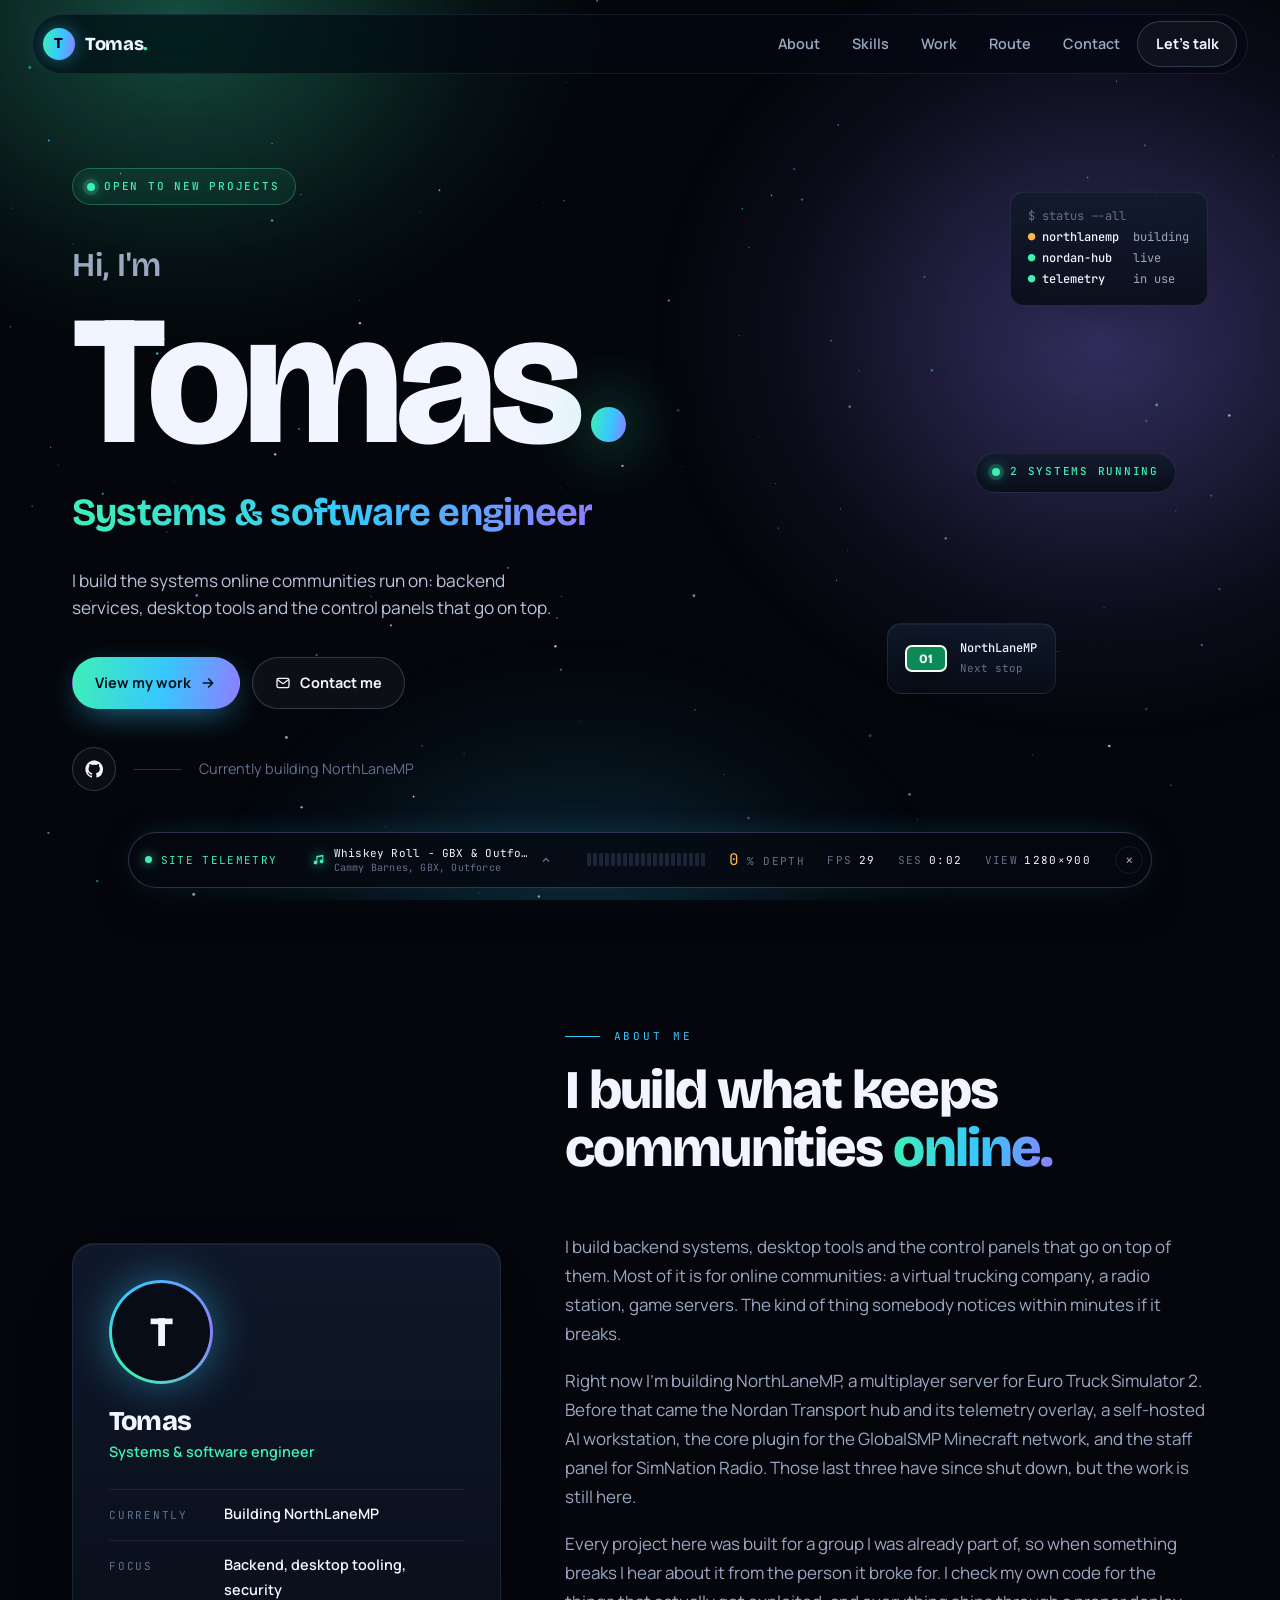
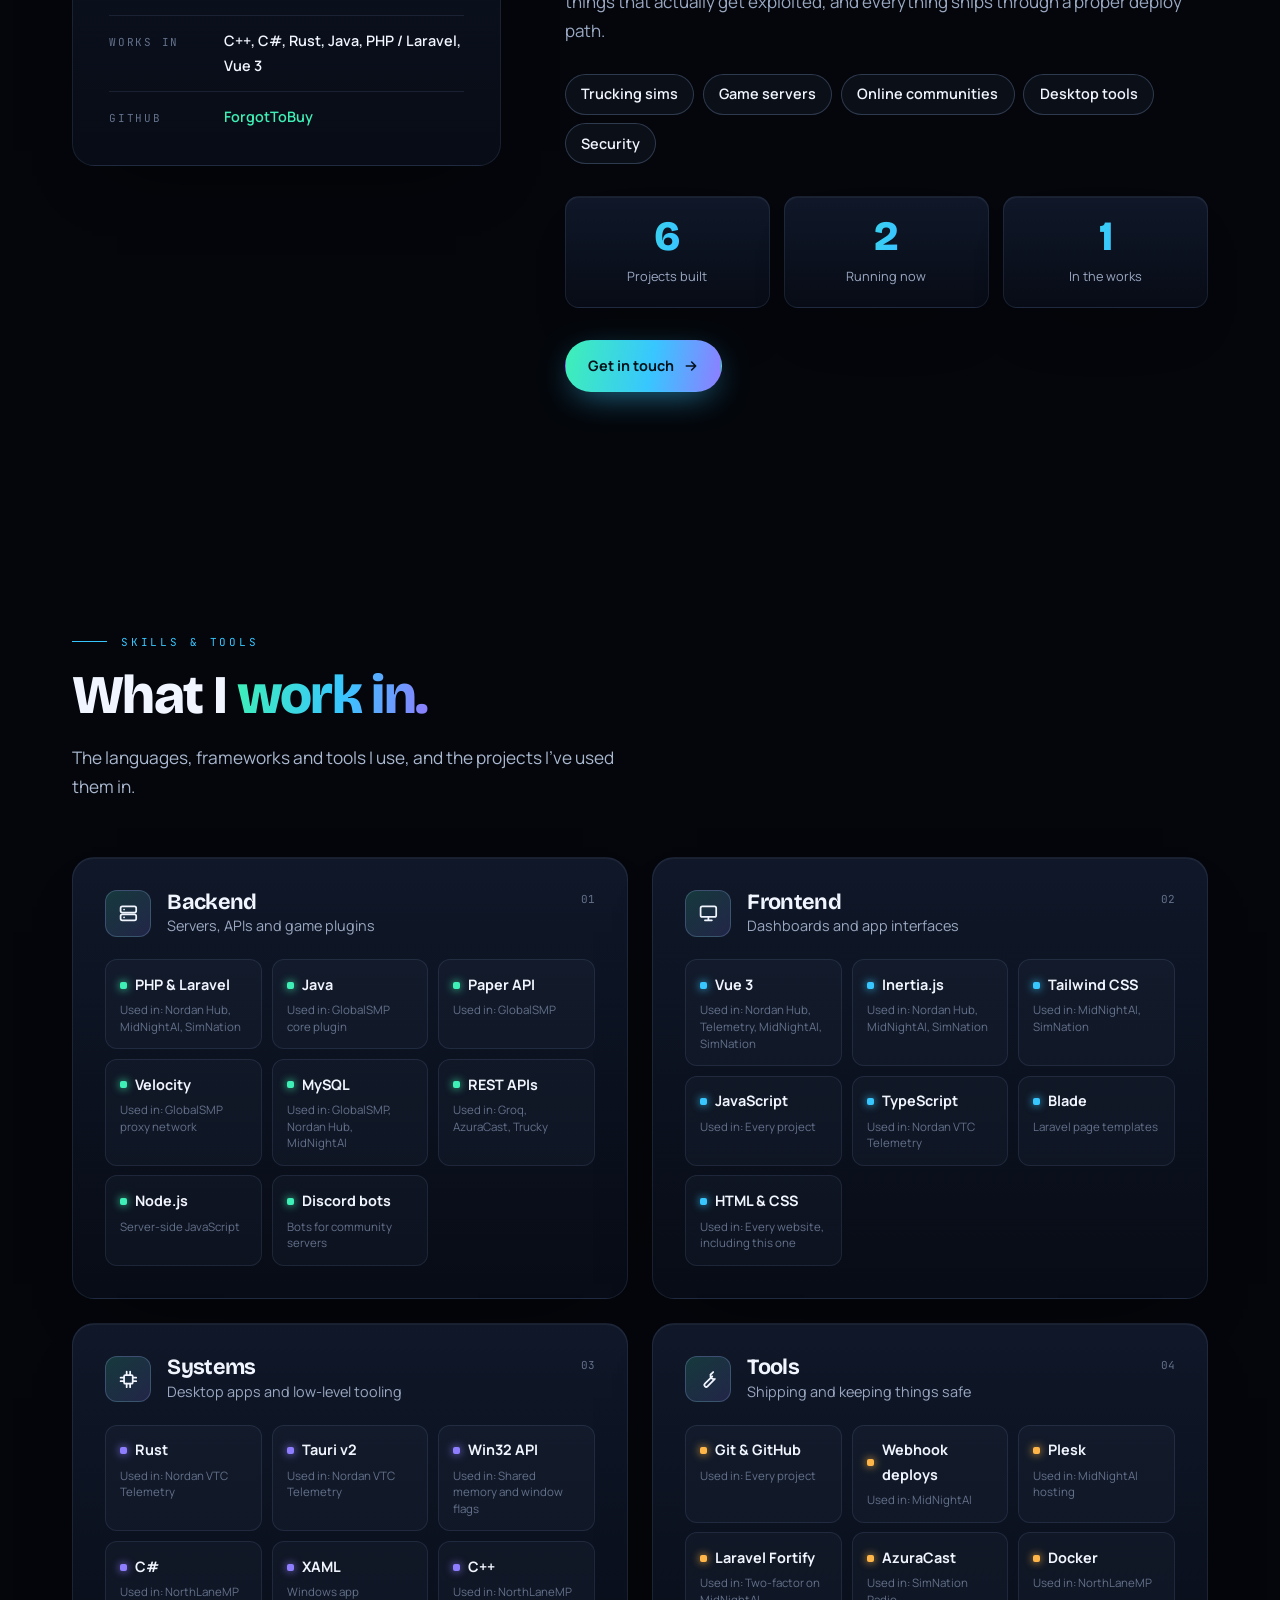
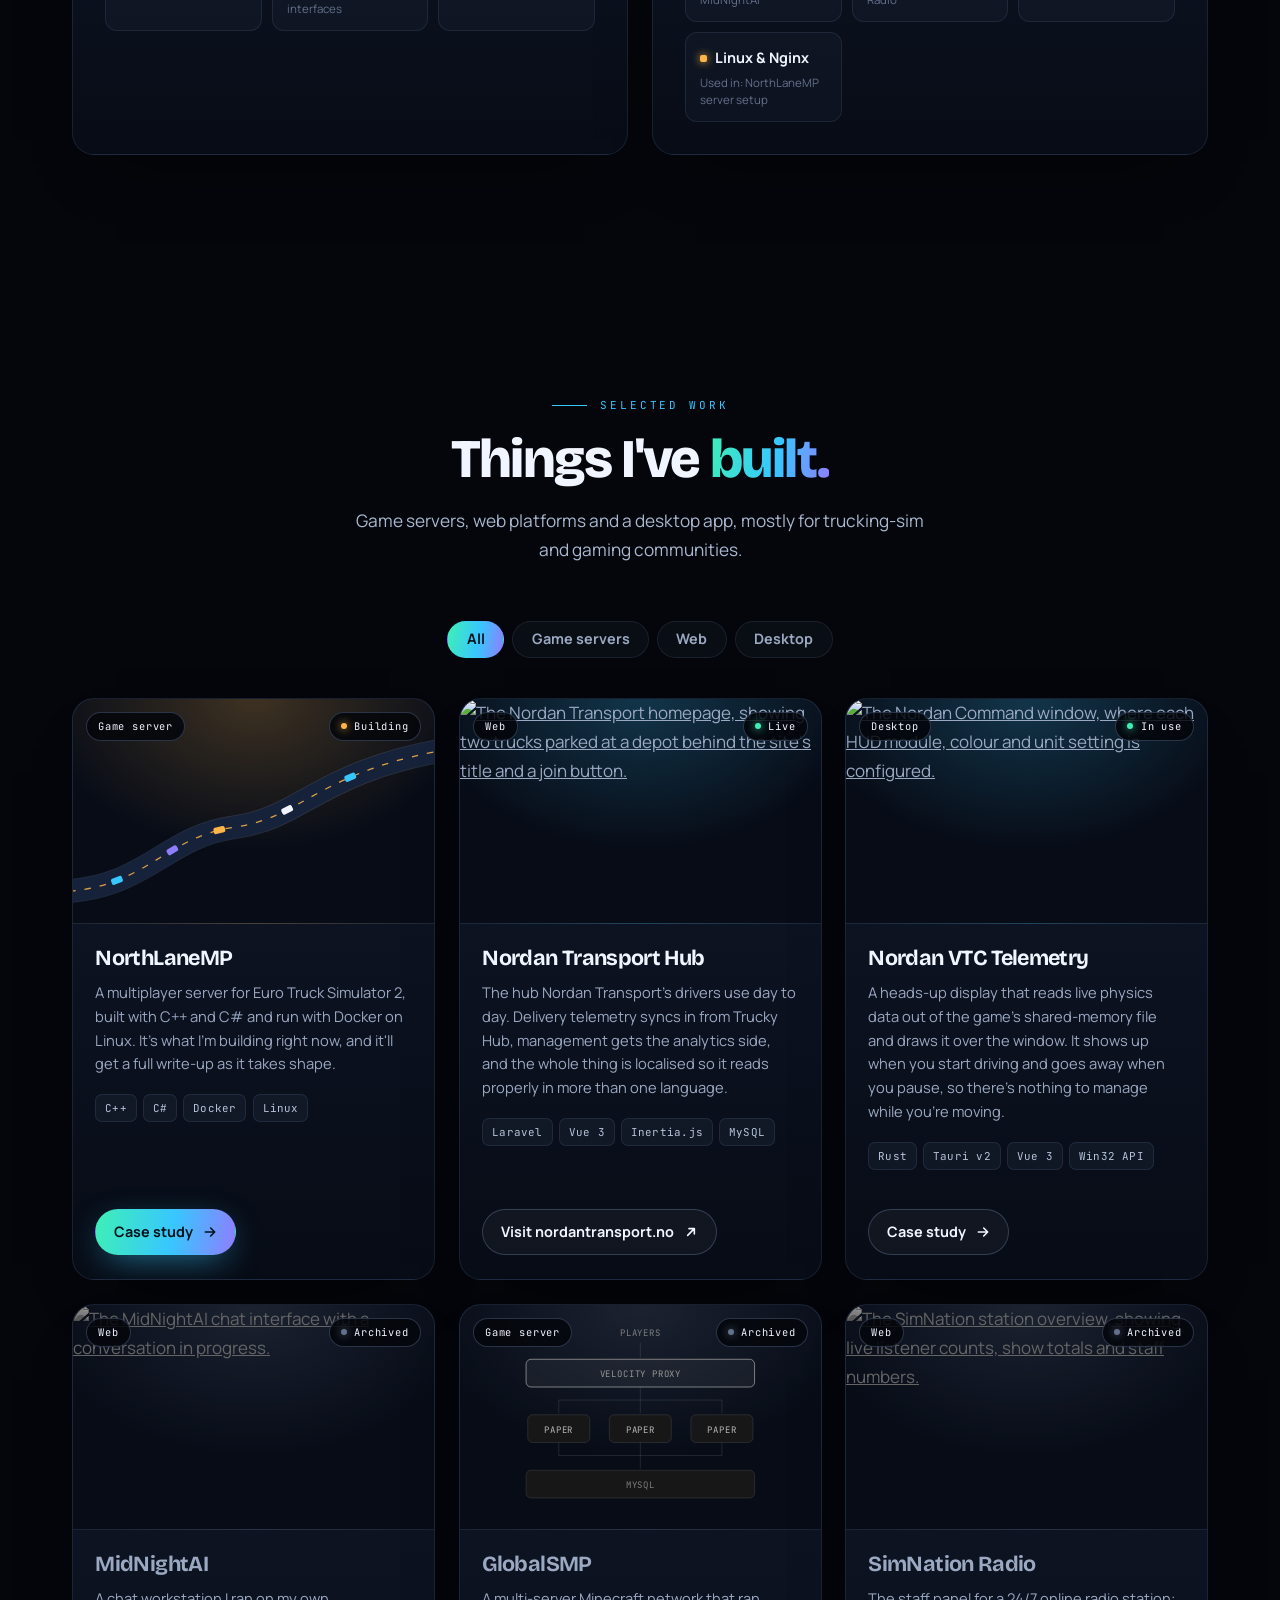
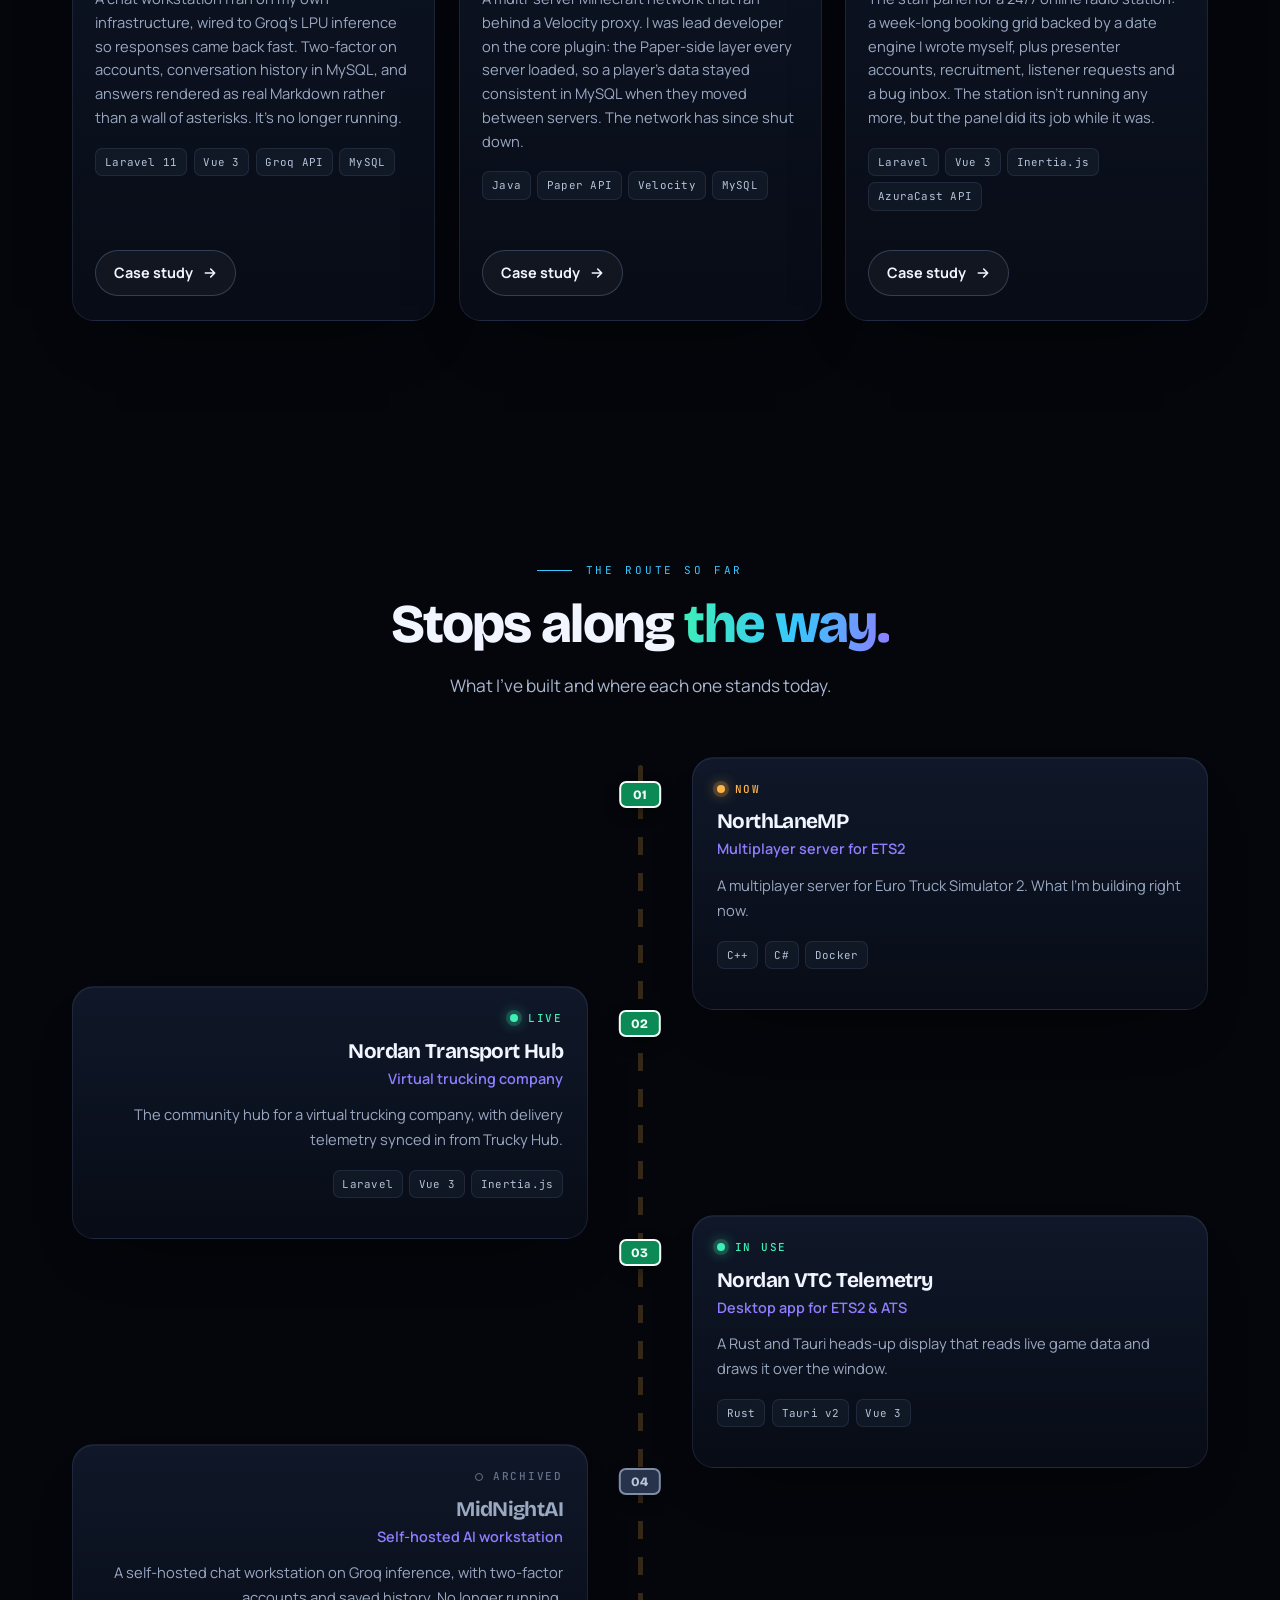
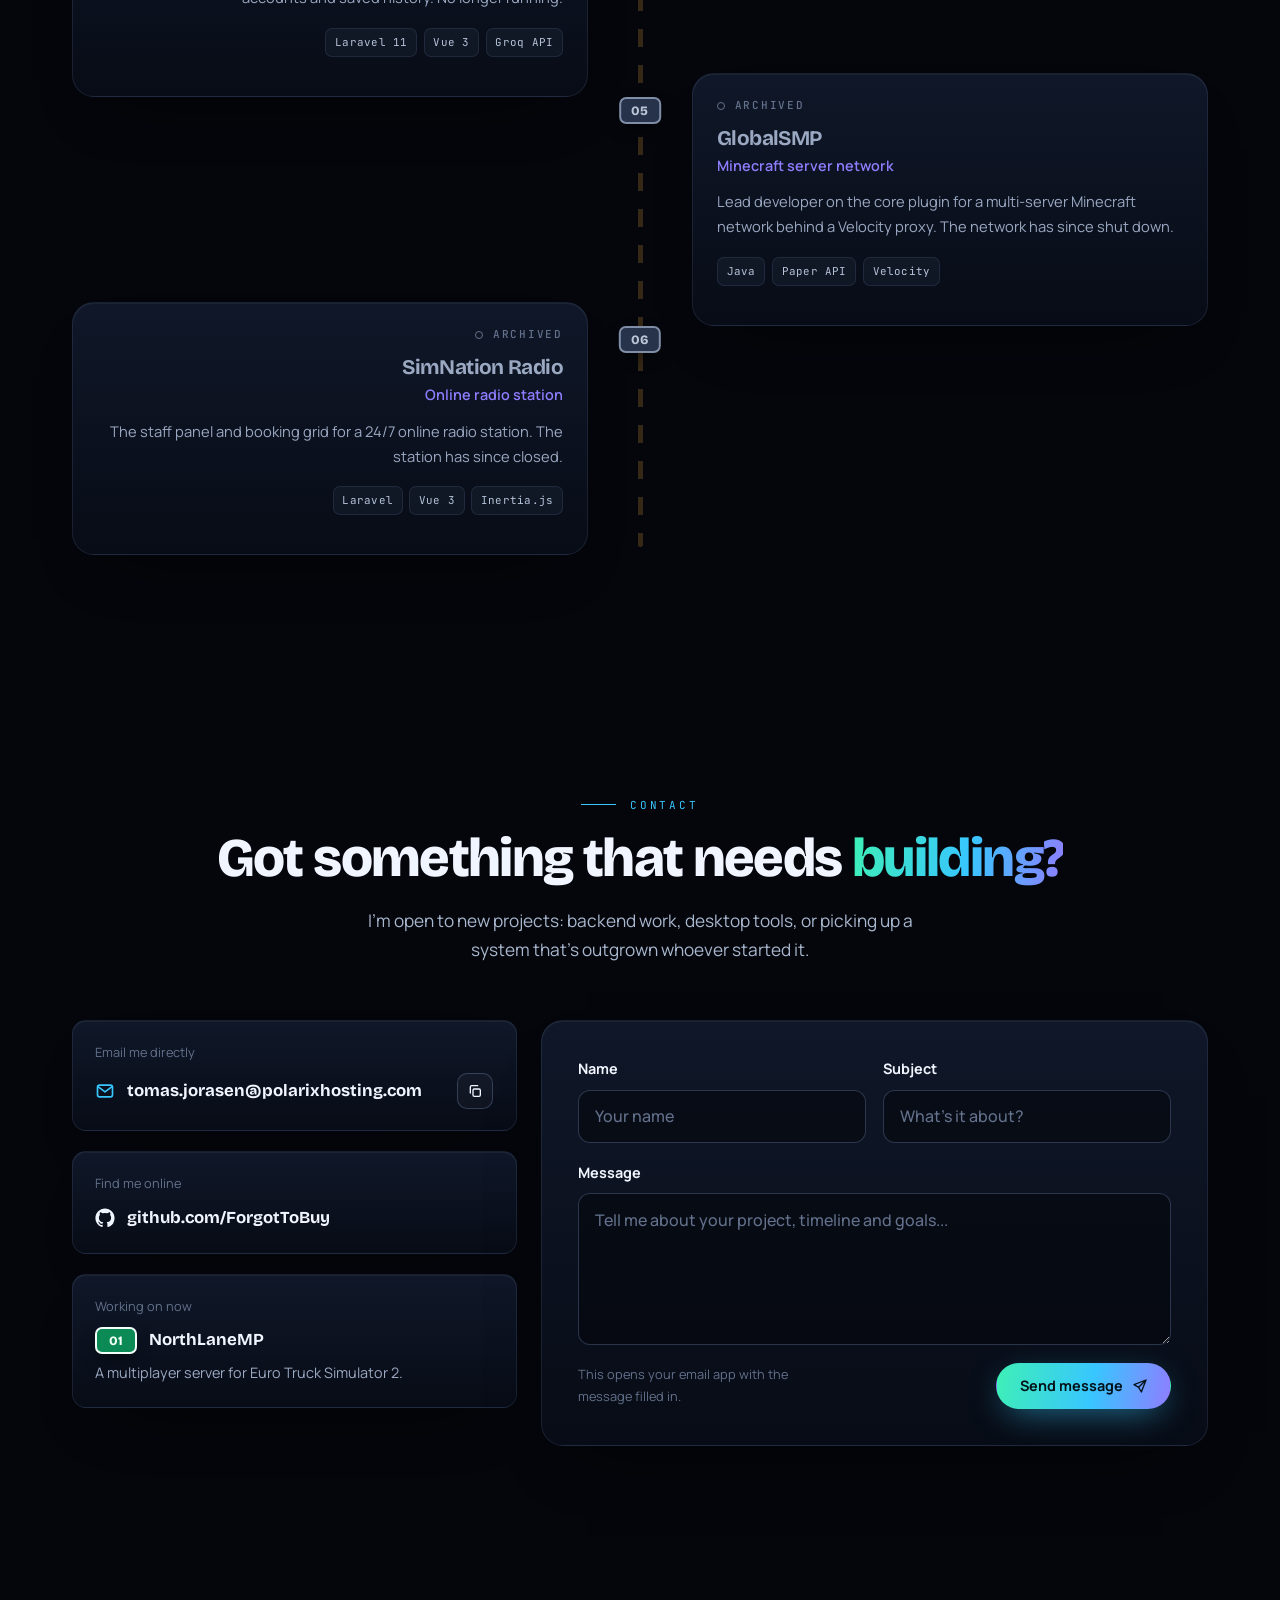
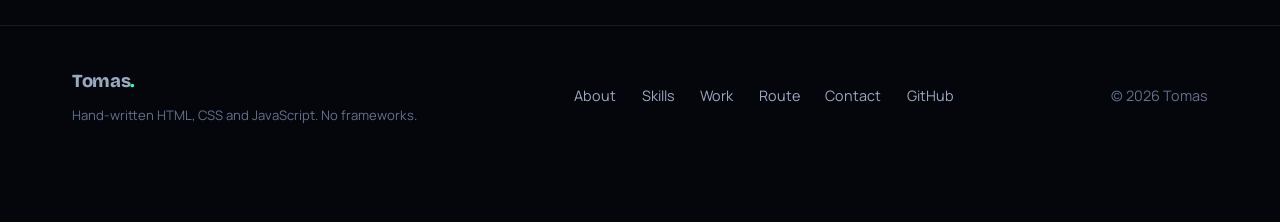
==== commit 839a3e3b: "Cut idle GPU and CPU load from background effects - Drop live backdrop blur from cards and badges (n" ====
--- a/index.html
+++ b/index.html
@@ -22,7 +22,7 @@
 <link rel="preconnect" href="https://fonts.googleapis.com">
 <link rel="preconnect" href="https://fonts.gstatic.com" crossorigin>
 <link rel="stylesheet" href="https://fonts.googleapis.com/css2?family=Bricolage+Grotesque:opsz,wght@12..96,500..800&family=JetBrains+Mono:wght@400;500&family=Manrope:wght@400;500;600;700&display=swap">
-<link rel="stylesheet" href="styles.css?v=7">
+<link rel="stylesheet" href="styles.css?v=8">
 
 <script type="application/ld+json">
 {
@@ -562,7 +562,7 @@
   </div>
 </aside>
 
-<script src="motion.js?v=7" defer onerror="document.documentElement.classList.remove('js')"></script>
+<script src="motion.js?v=8" defer onerror="document.documentElement.classList.remove('js')"></script>
 
 </body>
 </html>
--- a/styles.css
+++ b/styles.css
@@ -63,29 +63,38 @@
   z-index: 0;
   pointer-events: none;
 }
+.stars--a { animation: twinkle 5s ease-in-out infinite alternate; }
+.stars--b { animation: twinkle 7s ease-in-out -3s infinite alternate-reverse; }
+
+@keyframes twinkle { from { opacity: 0.25; } to { opacity: 1; } }
+
+html.is-resting .backdrop i,
+html.is-resting .stars,
+html.is-resting .chip,
+html.is-resting .glance__ring,
+html.is-resting .glance__ring span { animation-play-state: paused; }
 
 .backdrop { position: fixed; inset: 0; z-index: 0; pointer-events: none; overflow: hidden; }
 
 .backdrop i {
   position: absolute;
   border-radius: 50%;
-  filter: blur(80px);
   opacity: 0.85;
   will-change: transform;
 }
 .backdrop i:nth-child(1) {
-  width: 52vw; height: 30rem; left: -12vw; top: -14rem;
-  background: radial-gradient(closest-side, rgba(62, 240, 182, 0.42), transparent);
+  width: 68vw; height: 44rem; left: -20vw; top: -21rem;
+  background: radial-gradient(closest-side, rgba(62, 240, 182, 0.36), rgba(62, 240, 182, 0.2) 38%, rgba(62, 240, 182, 0.07) 68%, transparent);
   animation: sway-a 22s ease-in-out infinite alternate;
 }
 .backdrop i:nth-child(2) {
-  width: 56vw; height: 38rem; right: -14vw; top: 2rem;
-  background: radial-gradient(closest-side, rgba(143, 125, 255, 0.5), transparent);
+  width: 72vw; height: 52rem; right: -22vw; top: -5rem;
+  background: radial-gradient(closest-side, rgba(143, 125, 255, 0.42), rgba(143, 125, 255, 0.23) 38%, rgba(143, 125, 255, 0.08) 68%, transparent);
   animation: sway-b 27s ease-in-out infinite alternate;
 }
 .backdrop i:nth-child(3) {
-  width: 46vw; height: 26rem; left: 22vw; bottom: -16rem;
-  background: radial-gradient(closest-side, rgba(56, 198, 255, 0.3), transparent);
+  width: 62vw; height: 40rem; left: 14vw; bottom: -23rem;
+  background: radial-gradient(closest-side, rgba(56, 198, 255, 0.26), rgba(56, 198, 255, 0.14) 38%, rgba(56, 198, 255, 0.05) 68%, transparent);
   animation: sway-a 31s ease-in-out infinite alternate-reverse;
 }
 
@@ -192,8 +201,7 @@
 .glass {
   border-radius: var(--radius);
   border: 1px solid var(--line);
-  background: linear-gradient(180deg, rgba(20, 30, 50, 0.62), rgba(9, 14, 25, 0.62));
-  backdrop-filter: blur(14px);
+  background: linear-gradient(180deg, rgba(17, 26, 44, 0.9), rgba(8, 13, 23, 0.9));
   box-shadow: 0 30px 70px -45px rgba(0, 0, 0, 0.95), inset 0 1px 0 rgba(255, 255, 255, 0.05);
 }
 
@@ -647,9 +655,8 @@
   font-size: 0.65rem;
   letter-spacing: 0.08em;
   color: var(--snow);
-  background: rgba(4, 6, 11, 0.72);
+  background: rgba(4, 6, 11, 0.86);
   border: 1px solid var(--line-2);
-  backdrop-filter: blur(8px);
 }
 .badge--type { left: 0.8rem; }
 .badge--state { right: 0.8rem; display: inline-flex; align-items: center; gap: 0.45rem; }
@@ -677,7 +684,6 @@
 .convoy__road { fill: none; stroke: #16223a; stroke-width: 34; stroke-linecap: round; }
 .convoy__edge { fill: none; stroke: rgba(160, 190, 255, 0.16); stroke-width: 37; stroke-linecap: round; }
 .convoy__lane { fill: none; stroke: var(--amber); stroke-width: 2; stroke-dasharray: 10 14; opacity: 0.85; }
-.convoy__truck { filter: drop-shadow(0 0 8px currentColor); }
 
 .route__track { position: relative; display: grid; gap: 1.25rem; }
 
@@ -768,8 +774,7 @@
 .card {
   border-radius: var(--radius);
   border: 1px solid var(--line);
-  background: linear-gradient(180deg, rgba(20, 30, 50, 0.62), rgba(9, 14, 25, 0.62));
-  backdrop-filter: blur(14px);
+  background: linear-gradient(180deg, rgba(17, 26, 44, 0.9), rgba(8, 13, 23, 0.9));
   box-shadow: 0 30px 70px -50px rgba(0, 0, 0, 0.95), inset 0 1px 0 rgba(255, 255, 255, 0.05);
   padding: clamp(1.5rem, 2.6vw, 2rem);
   transition: border-color 0.3s, transform 0.3s var(--ease);
